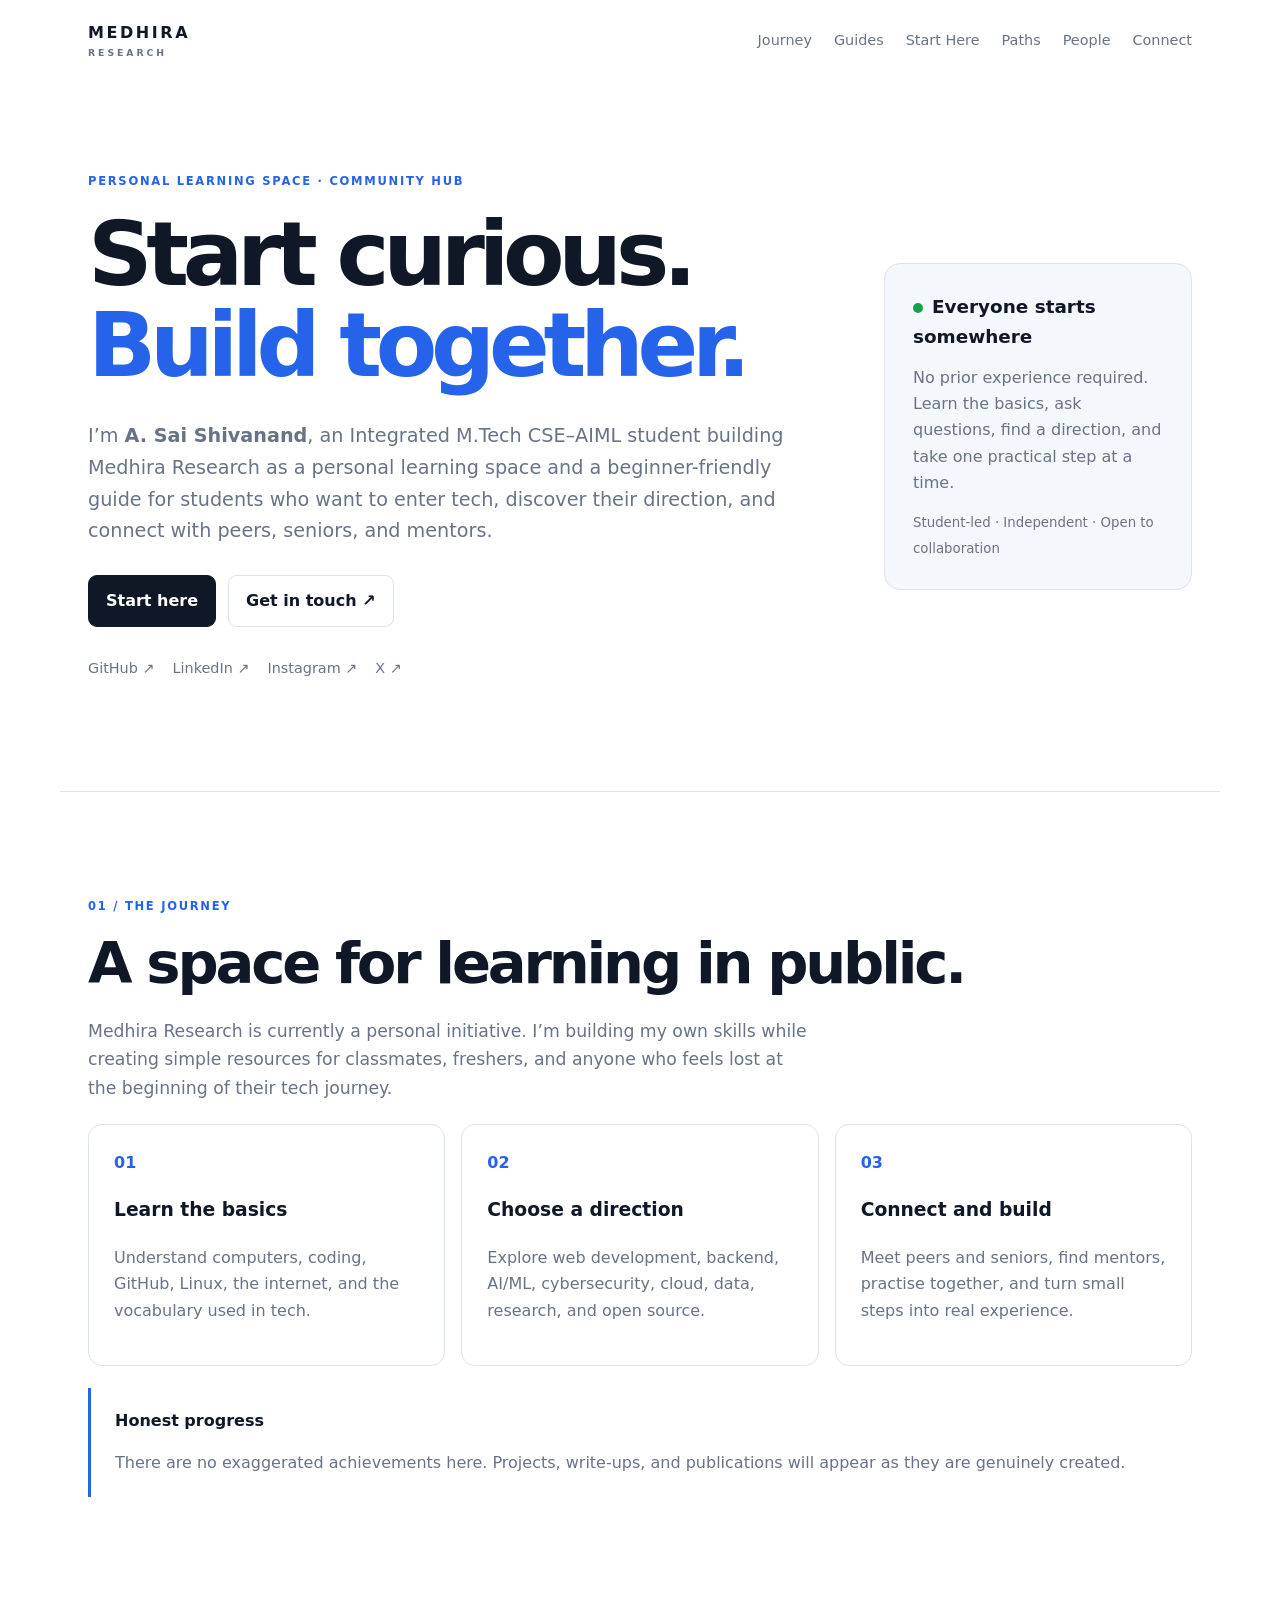
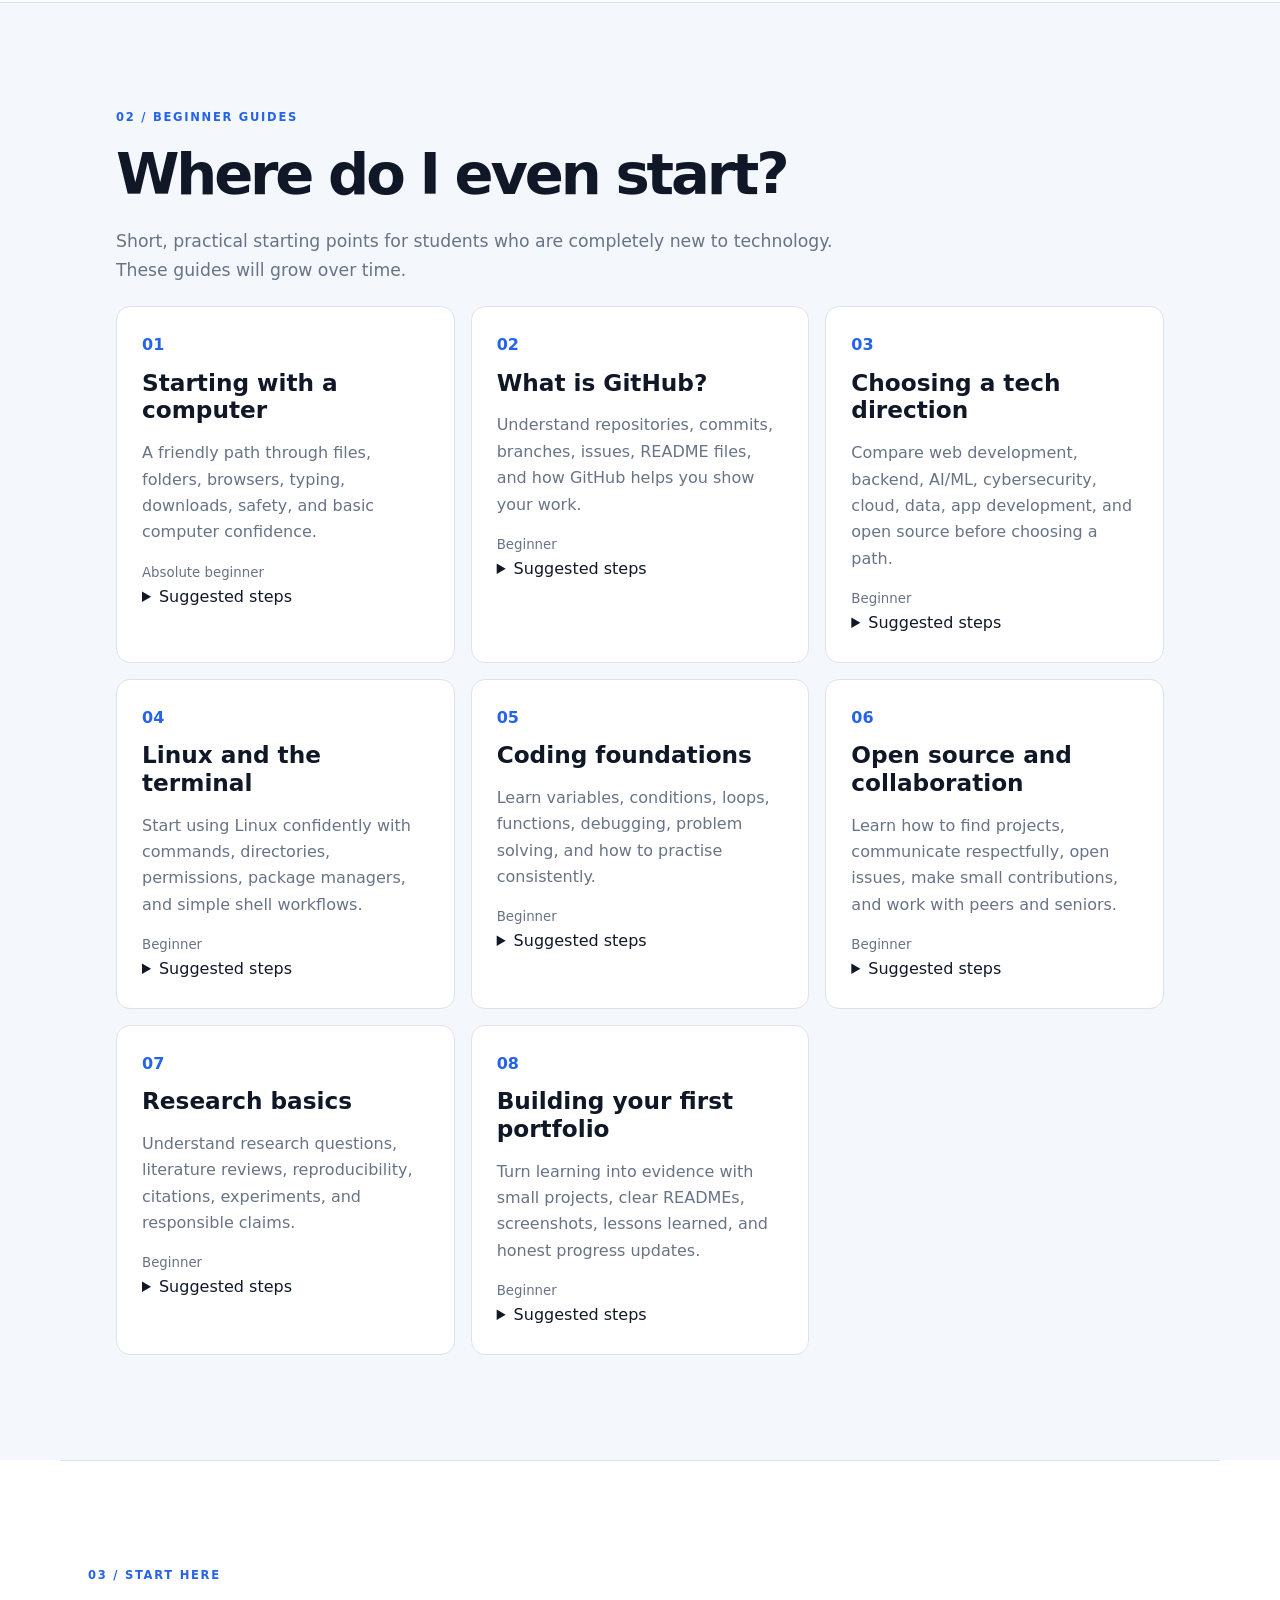
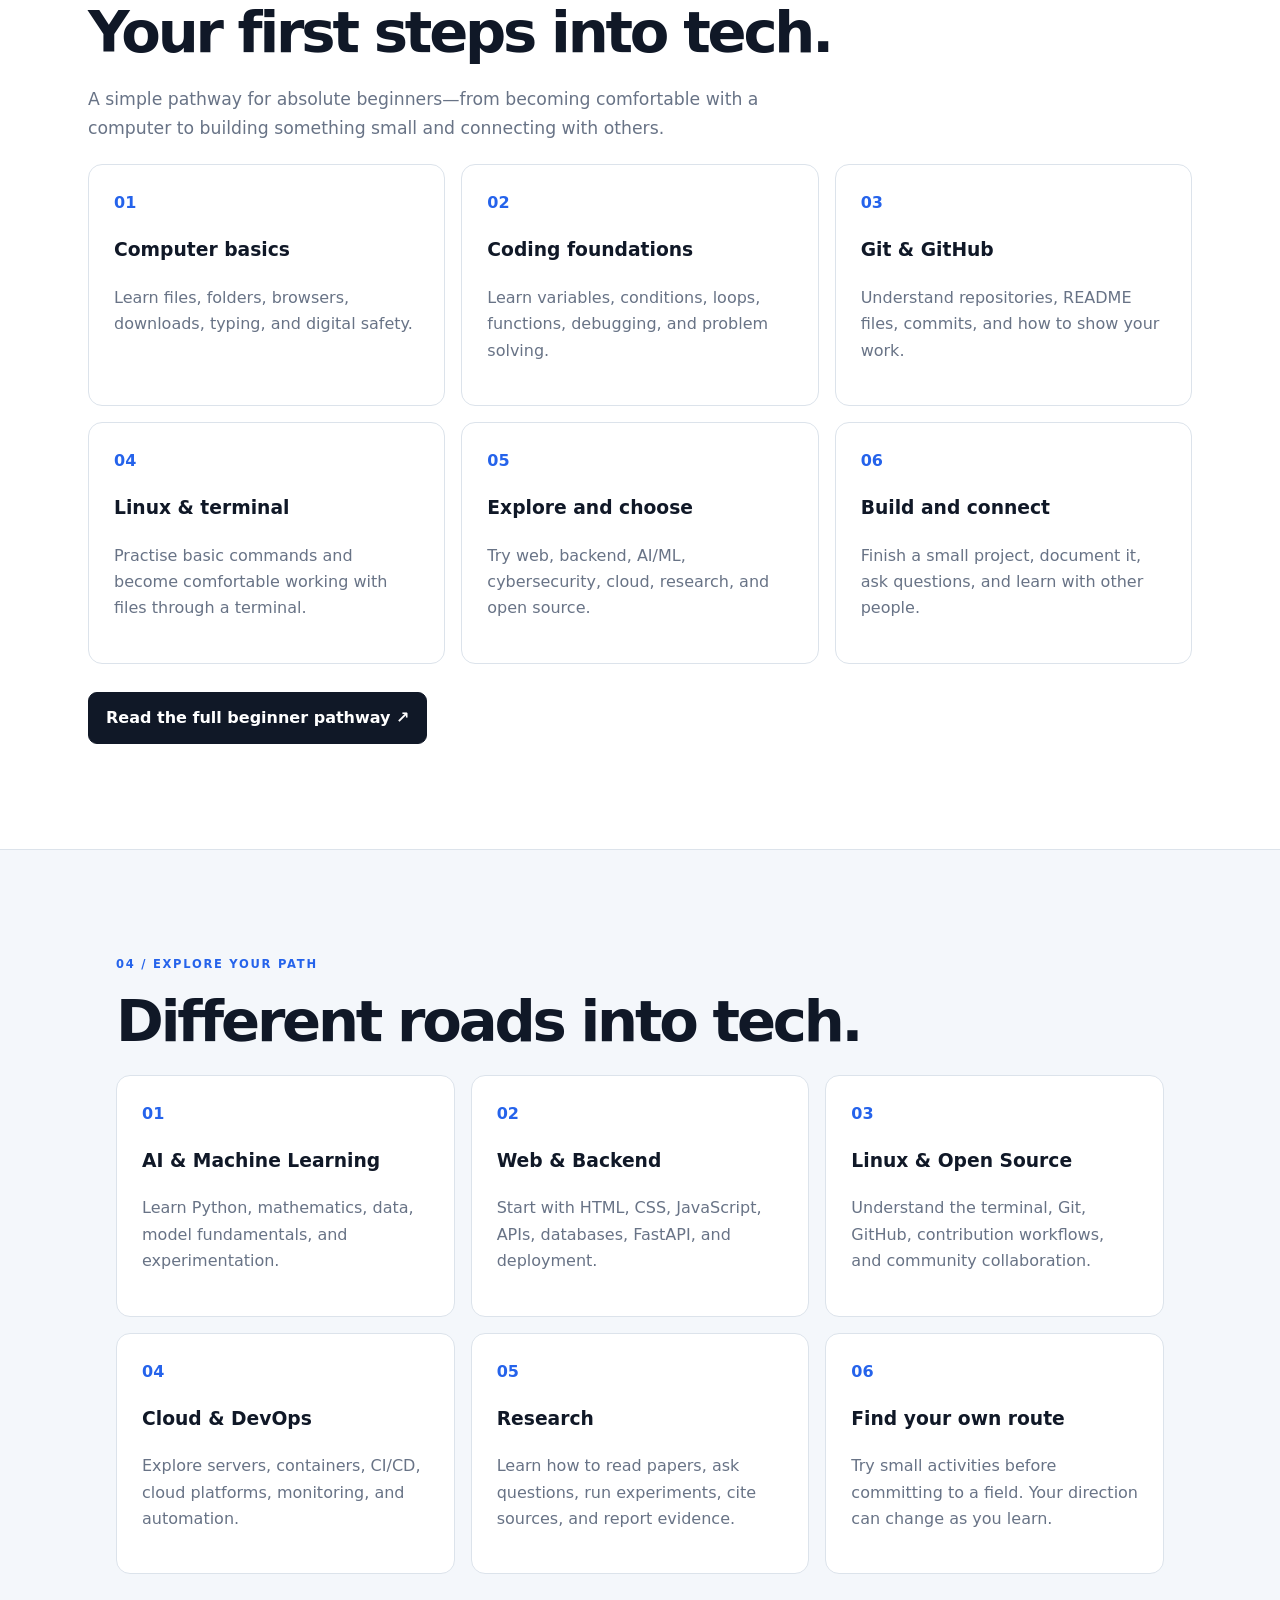
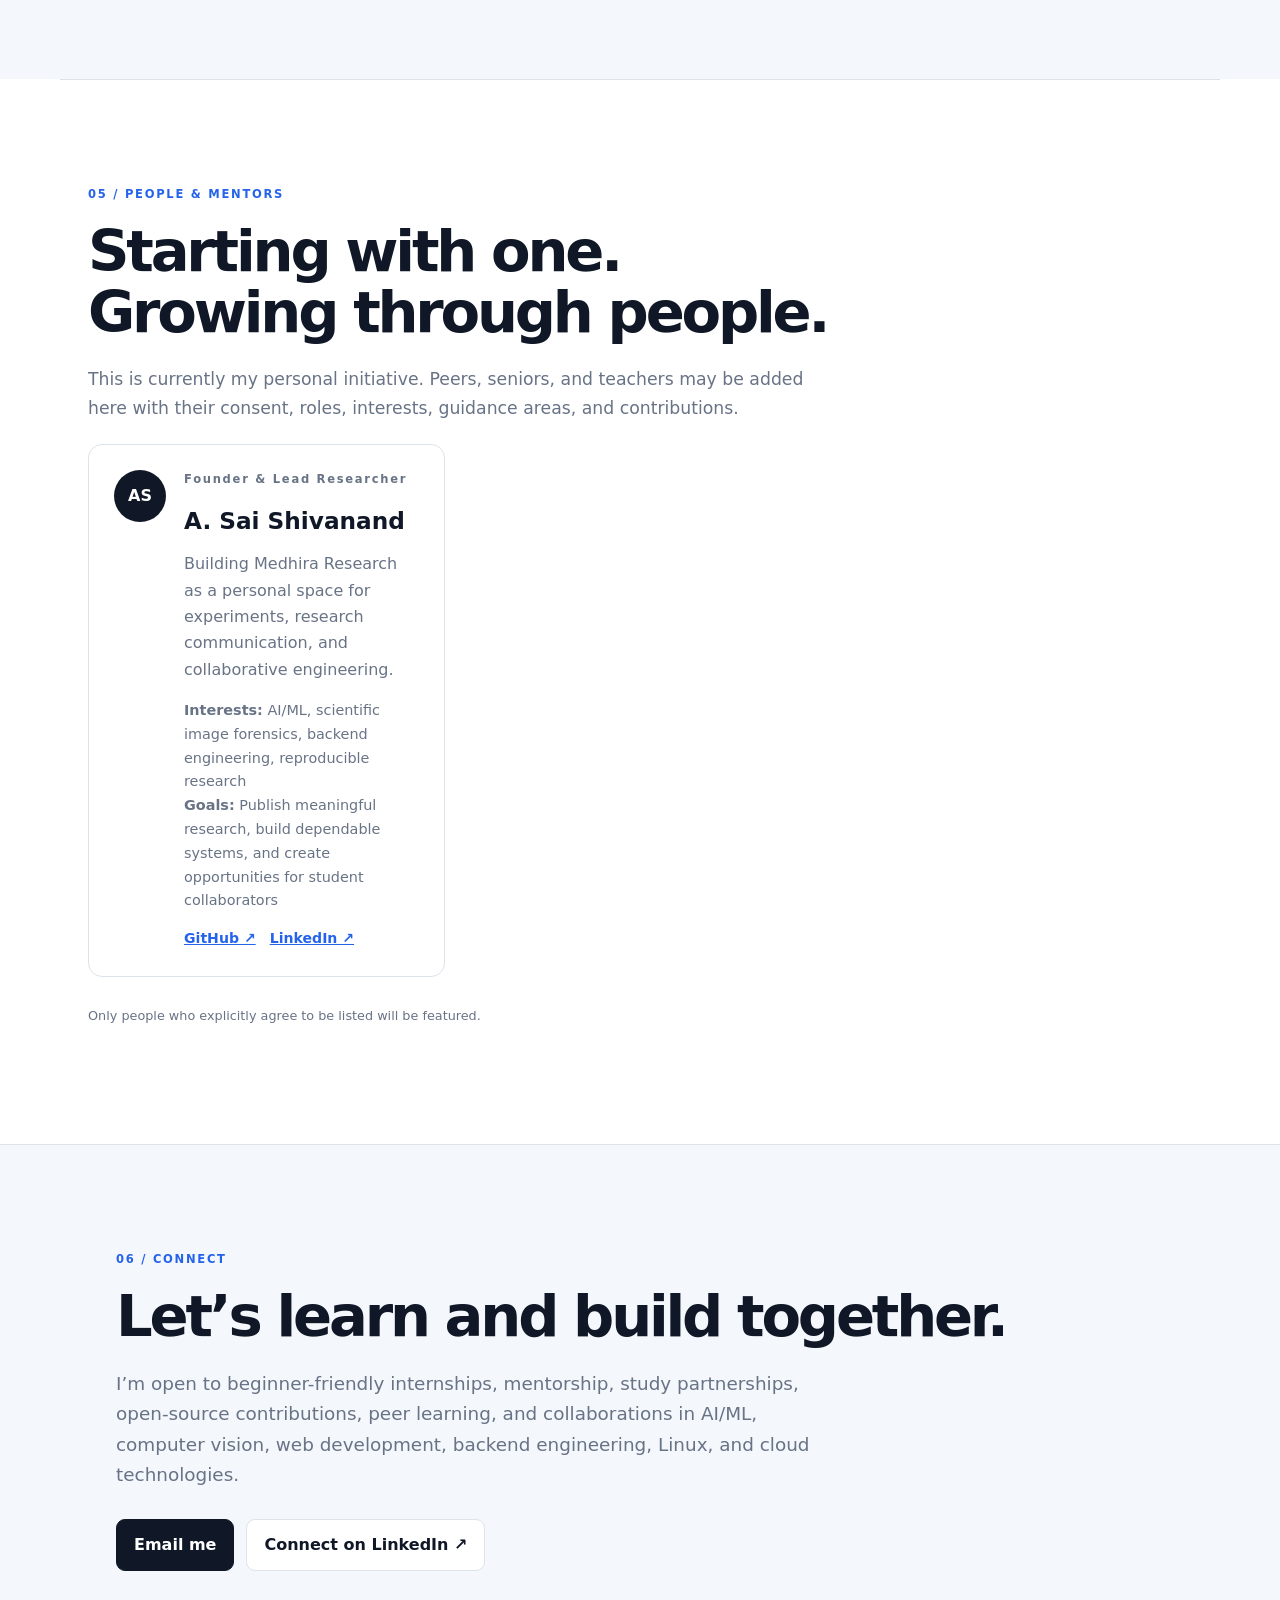
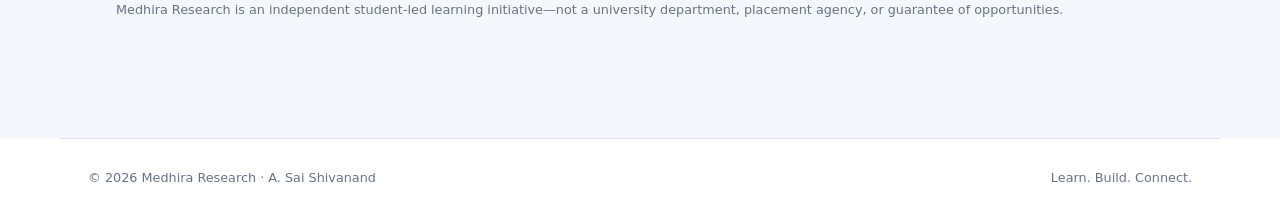
==== website/index.html @ bd8c0472 "Add Start Here beginner pathway to Medhira Research website" ====
<!doctype html>
<html lang="en">
<head>
  <meta charset="utf-8">
  <meta name="viewport" content="width=device-width, initial-scale=1">
  <meta name="description" content="Medhira Research — a beginner-friendly learning, technology guidance, and collaboration space created by A. Sai Shivanand.">
  <title>Medhira Research | Learn. Build. Connect.</title>
  <link rel="stylesheet" href="style.css">
</head>
<body>
<header class="site-header shell">
  <a class="brand" href="#home"><span>MEDHIRA</span><small>RESEARCH</small></a>
  <nav aria-label="Primary navigation"><a href="#journey">Journey</a><a href="#guides">Guides</a><a href="#start-here">Start Here</a><a href="#interests">Paths</a><a href="#people">People</a><a href="#collaborate">Connect</a></nav>
</header>
<main>
<section id="home" class="hero shell">
  <div>
    <p class="kicker">PERSONAL LEARNING SPACE · COMMUNITY HUB</p>
    <h1>Start curious.<br><em>Build together.</em></h1>
    <p class="hero-text">I’m <strong>A. Sai Shivanand</strong>, an Integrated M.Tech CSE–AIML student building Medhira Research as a personal learning space and a beginner-friendly guide for students who want to enter tech, discover their direction, and connect with peers, seniors, and mentors.</p>
    <div class="button-row"><a class="button primary" href="#start-here">Start here</a><a class="button" href="mailto:asaishivanand@gmail.com">Get in touch ↗</a></div>
    <div class="social-row" aria-label="Social profiles"><a href="https://github.com/asaishivanand-design" target="_blank" rel="noreferrer">GitHub ↗</a><a href="https://www.linkedin.com/in/sai-shivanand-appalla-9398b3321/" target="_blank" rel="noreferrer">LinkedIn ↗</a><a href="https://www.instagram.com/_shivanand_21/" target="_blank" rel="noreferrer">Instagram ↗</a><a href="https://x.com/_shivanand_" target="_blank" rel="noreferrer">X ↗</a></div>
  </div>
  <aside class="hero-note"><span class="status-dot"></span><strong>Everyone starts somewhere</strong><p>No prior experience required. Learn the basics, ask questions, find a direction, and take one practical step at a time.</p><small>Student-led · Independent · Open to collaboration</small></aside>
</section>
<section id="journey" class="section shell">
  <p class="kicker">01 / THE JOURNEY</p><h2>A space for learning in public.</h2>
  <p class="section-intro">Medhira Research is currently a personal initiative. I’m building my own skills while creating simple resources for classmates, freshers, and anyone who feels lost at the beginning of their tech journey.</p>
  <div class="research-grid"><article><span>01</span><h3>Learn the basics</h3><p>Understand computers, coding, GitHub, Linux, the internet, and the vocabulary used in tech.</p></article><article><span>02</span><h3>Choose a direction</h3><p>Explore web development, backend, AI/ML, cybersecurity, cloud, data, research, and open source.</p></article><article><span>03</span><h3>Connect and build</h3><p>Meet peers and seniors, find mentors, practise together, and turn small steps into real experience.</p></article></div>
  <div class="research-note"><strong>Honest progress</strong><p>There are no exaggerated achievements here. Projects, write-ups, and publications will appear as they are genuinely created.</p></div>
</section>
<section id="guides" class="section tint"><div class="shell"><p class="kicker">02 / BEGINNER GUIDES</p><h2>Where do I even start?</h2><p class="section-intro">Short, practical starting points for students who are completely new to technology. These guides will grow over time.</p><div id="guide-list" class="project-grid"><p class="muted-text">Loading beginner guides…</p></div></div></section>
<section id="start-here" class="section shell"><p class="kicker">03 / START HERE</p><h2>Your first steps into tech.</h2><p class="section-intro">A simple pathway for absolute beginners—from becoming comfortable with a computer to building something small and connecting with others.</p><div class="research-grid"><article><span>01</span><h3>Computer basics</h3><p>Learn files, folders, browsers, downloads, typing, and digital safety.</p></article><article><span>02</span><h3>Coding foundations</h3><p>Learn variables, conditions, loops, functions, debugging, and problem solving.</p></article><article><span>03</span><h3>Git &amp; GitHub</h3><p>Understand repositories, README files, commits, and how to show your work.</p></article><article><span>04</span><h3>Linux &amp; terminal</h3><p>Practise basic commands and become comfortable working with files through a terminal.</p></article><article><span>05</span><h3>Explore and choose</h3><p>Try web, backend, AI/ML, cybersecurity, cloud, research, and open source.</p></article><article><span>06</span><h3>Build and connect</h3><p>Finish a small project, document it, ask questions, and learn with other people.</p></article></div><div class="button-row"><a class="button primary" href="https://github.com/asaishivanand-design/medhira-research/blob/main/community/START_HERE.md" target="_blank" rel="noreferrer">Read the full beginner pathway ↗</a></div></section>
<section id="interests" class="section tint"><div class="shell"><p class="kicker">04 / EXPLORE YOUR PATH</p><h2>Different roads into tech.</h2><div class="research-grid"><article><span>01</span><h3>AI &amp; Machine Learning</h3><p>Learn Python, mathematics, data, model fundamentals, and experimentation.</p></article><article><span>02</span><h3>Web &amp; Backend</h3><p>Start with HTML, CSS, JavaScript, APIs, databases, FastAPI, and deployment.</p></article><article><span>03</span><h3>Linux &amp; Open Source</h3><p>Understand the terminal, Git, GitHub, contribution workflows, and community collaboration.</p></article><article><span>04</span><h3>Cloud &amp; DevOps</h3><p>Explore servers, containers, CI/CD, cloud platforms, monitoring, and automation.</p></article><article><span>05</span><h3>Research</h3><p>Learn how to read papers, ask questions, run experiments, cite sources, and report evidence.</p></article><article><span>06</span><h3>Find your own route</h3><p>Try small activities before committing to a field. Your direction can change as you learn.</p></article></div></div></section>
<section id="people" class="section shell"><p class="kicker">05 / PEOPLE &amp; MENTORS</p><h2>Starting with one.<br>Growing through people.</h2><p class="section-intro">This is currently my personal initiative. Peers, seniors, and teachers may be added here with their consent, roles, interests, guidance areas, and contributions.</p><div id="team-list" class="team-grid"><p class="muted-text">Loading profile…</p></div><p class="fine-print">Only people who explicitly agree to be listed will be featured.</p></section>
<section id="collaborate" class="section tint"><div class="shell"><div class="collaboration"><p class="kicker">06 / CONNECT</p><h2>Let’s learn and build together.</h2><p>I’m open to beginner-friendly internships, mentorship, study partnerships, open-source contributions, peer learning, and collaborations in AI/ML, computer vision, web development, backend engineering, Linux, and cloud technologies.</p><div class="button-row"><a class="button primary" href="mailto:asaishivanand@gmail.com?subject=Medhira%20Research%20conversation">Email me</a><a class="button" href="https://www.linkedin.com/in/sai-shivanand-appalla-9398b3321/" target="_blank" rel="noreferrer">Connect on LinkedIn ↗</a></div><p class="fine-print">Medhira Research is an independent student-led learning initiative—not a university department, placement agency, or guarantee of opportunities.</p></div></div></section>
</main>
<footer class="site-footer shell"><span>© <span id="year"></span> Medhira Research · A. Sai Shivanand</span><span>Learn. Build. Connect.</span></footer>
<script>
const esc=v=>String(v??'').replace(/[&<>\"']/g,c=>({'&':'&amp;','<':'&lt;','>':'&gt;','\"':'&quot;',"'":'&#39;'}[c]));
document.querySelector('#year').textContent=new Date().getFullYear();
fetch('data/guides.json').then(r=>r.json()).then(items=>{document.querySelector('#guide-list').innerHTML=items.map((g,i)=>`<article class="project-card"><span class="card-index">${String(i+1).padStart(2,'0')}</span><h3>${esc(g.title)}</h3><p>${esc(g.description)}</p><small>${esc(g.level)}</small><details><summary>Suggested steps</summary><ul>${g.steps.map(s=>`<li>${esc(s)}</li>`).join('')}</ul></details></article>`).join('')}).catch(()=>document.querySelector('#guide-list').innerHTML='<p class="muted-text">Guides unavailable right now.</p>');
fetch('data/team.json').then(r=>r.json()).then(people=>{document.querySelector('#team-list').innerHTML=people.map(p=>`<article class="person-card"><div class="avatar">${esc(p.initials)}</div><div><p class="tag">${esc(p.role)}</p><h3>${esc(p.name)}</h3><p>${esc(p.bio)}</p><p class="person-meta"><strong>Interests:</strong> ${esc(p.interests)}<br><strong>Goals:</strong> ${esc(p.goals)}</p><div class="person-links">${p.github?`<a href="${esc(p.github)}" target="_blank" rel="noreferrer">GitHub ↗</a>`:''}${p.linkedin?`<a href="${esc(p.linkedin)}" target="_blank" rel="noreferrer">LinkedIn ↗</a>`:''}</div></div></article>`).join('')}).catch(()=>document.querySelector('#team-list').innerHTML='<p class="muted-text">Profile unavailable.</p>');
</script>
</body></html>
---- website/style.css ----
:root{--ink:#101827;--muted:#687386;--line:#dce3eb;--paper:#fff;--soft:#f4f7fb;--accent:#2563eb;--accent-soft:#eaf1ff}*{box-sizing:border-box}html{scroll-behavior:smooth}body{margin:0;font-family:Inter,ui-sans-serif,system-ui,-apple-system,BlinkMacSystemFont,"Segoe UI",sans-serif;color:var(--ink);background:var(--paper);line-height:1.65}a{color:inherit}.shell{max-width:1160px;margin:0 auto;padding-left:28px;padding-right:28px}.site-header{display:flex;justify-content:space-between;align-items:center;gap:24px;padding-top:25px;padding-bottom:25px}.brand{display:inline-flex;flex-direction:column;text-decoration:none;font-weight:900;letter-spacing:.16em;line-height:1}.brand small{font-size:.58rem;letter-spacing:.32em;color:var(--muted);margin-top:7px}.site-header nav{display:flex;gap:22px;flex-wrap:wrap}.site-header nav a{font-size:.9rem;color:var(--muted);text-decoration:none}.site-header nav a:hover,.text-link:hover{color:var(--accent)}.hero{min-height:78vh;display:grid;grid-template-columns:minmax(0,1.65fr) minmax(250px,.7fr);align-items:center;gap:70px;padding-top:90px;padding-bottom:110px}.kicker,.tag{font-size:.72rem;letter-spacing:.15em;font-weight:800;color:var(--accent);margin:0 0 18px}.hero h1{font-size:clamp(3rem,7vw,6.7rem);line-height:1.01;letter-spacing:-.07em;margin:0 0 30px;max-width:900px}.hero h1 em{font-style:normal;color:var(--accent)}.hero-text{font-size:1.2rem;color:var(--muted);max-width:720px}.button-row{display:flex;gap:12px;flex-wrap:wrap;margin-top:28px}.button{display:inline-block;border:1px solid var(--line);border-radius:9px;padding:12px 17px;text-decoration:none;font-weight:750;background:var(--paper)}.button.primary{background:var(--ink);border-color:var(--ink);color:#fff}.social-row{display:flex;gap:18px;flex-wrap:wrap;margin-top:30px}.social-row a{font-size:.9rem;color:var(--muted);text-decoration:none}.hero-note{border:1px solid var(--line);border-radius:16px;padding:28px;background:var(--soft)}.hero-note strong{font-size:1.15rem}.hero-note p{color:var(--muted);margin:12px 0}.hero-note small{color:var(--muted)}.status-dot{display:inline-block;width:10px;height:10px;border-radius:50%;background:#16a34a;margin-right:9px}.section{border-top:1px solid var(--line);padding-top:105px;padding-bottom:105px}.section h2{font-size:clamp(2.2rem,4.5vw,4.2rem);line-height:1.05;letter-spacing:-.055em;margin:0 0 22px}.section-intro{color:var(--muted);font-size:1.08rem;max-width:720px}.featured-project{display:grid;grid-template-columns:1fr auto;gap:30px;border:1px solid var(--line);border-radius:16px;padding:34px;margin-top:38px;background:linear-gradient(135deg,#fff,var(--soft))}.featured-project h3,.project-card h3,.person-card h3{font-size:1.45rem;line-height:1.2;margin:10px 0}.featured-project p{max-width:760px;color:var(--muted)}.project-number{font-size:5rem;font-weight:900;color:var(--accent-soft);line-height:1}.tag-list{display:flex;flex-wrap:wrap;gap:8px;margin:22px 0}.tag-list span{font-size:.78rem;border:1px solid var(--line);padding:5px 9px;border-radius:999px;background:#fff}.text-link{display:inline-block;color:var(--accent);font-weight:800;text-decoration:none;margin-top:14px}.project-grid,.research-grid,.team-grid{display:grid;grid-template-columns:repeat(3,1fr);gap:16px;margin-top:22px}.project-card,.research-grid article,.person-card{border:1px solid var(--line);border-radius:14px;padding:25px;background:#fff}.project-card .card-index,.research-grid article>span{color:var(--accent);font-weight:850}.project-card p,.project-card small,.research-grid p,.person-card p{color:var(--muted)}.project-card small{display:block;margin-top:16px}.tint{background:var(--soft);max-width:none;padding-left:max(28px,calc((100% - 1104px)/2));padding-right:max(28px,calc((100% - 1104px)/2))}.research-note{margin-top:22px;padding:20px 24px;border-left:3px solid var(--accent);background:#fff}.research-note p{margin-bottom:0;color:var(--muted)}.person-card{display:grid;grid-template-columns:auto 1fr;gap:18px}.avatar{width:52px;height:52px;display:grid;place-items:center;border-radius:50%;background:var(--ink);color:#fff;font-weight:850}.person-card h3{margin-top:4px}.person-meta{font-size:.9rem}.person-links{display:flex;gap:14px;flex-wrap:wrap}.person-links a{color:var(--accent);font-size:.88rem;font-weight:750}.collaboration{max-width:1160px}.collaboration>p:not(.kicker):not(.fine-print){max-width:700px;color:var(--muted);font-size:1.15rem}.fine-print{font-size:.8rem;color:var(--muted);margin-top:28px}.muted-text{color:var(--muted)}.site-footer{border-top:1px solid var(--line);padding-top:28px;padding-bottom:28px;display:flex;justify-content:space-between;gap:20px;flex-wrap:wrap;color:var(--muted);font-size:.8rem}@media(max-width:800px){.site-header{align-items:flex-start;flex-direction:column}.hero{grid-template-columns:1fr;gap:32px;padding-top:65px}.project-grid,.research-grid,.team-grid{grid-template-columns:1fr}.section{padding-top:70px;padding-bottom:70px}.featured-project{grid-template-columns:1fr}.project-number{display:none}}
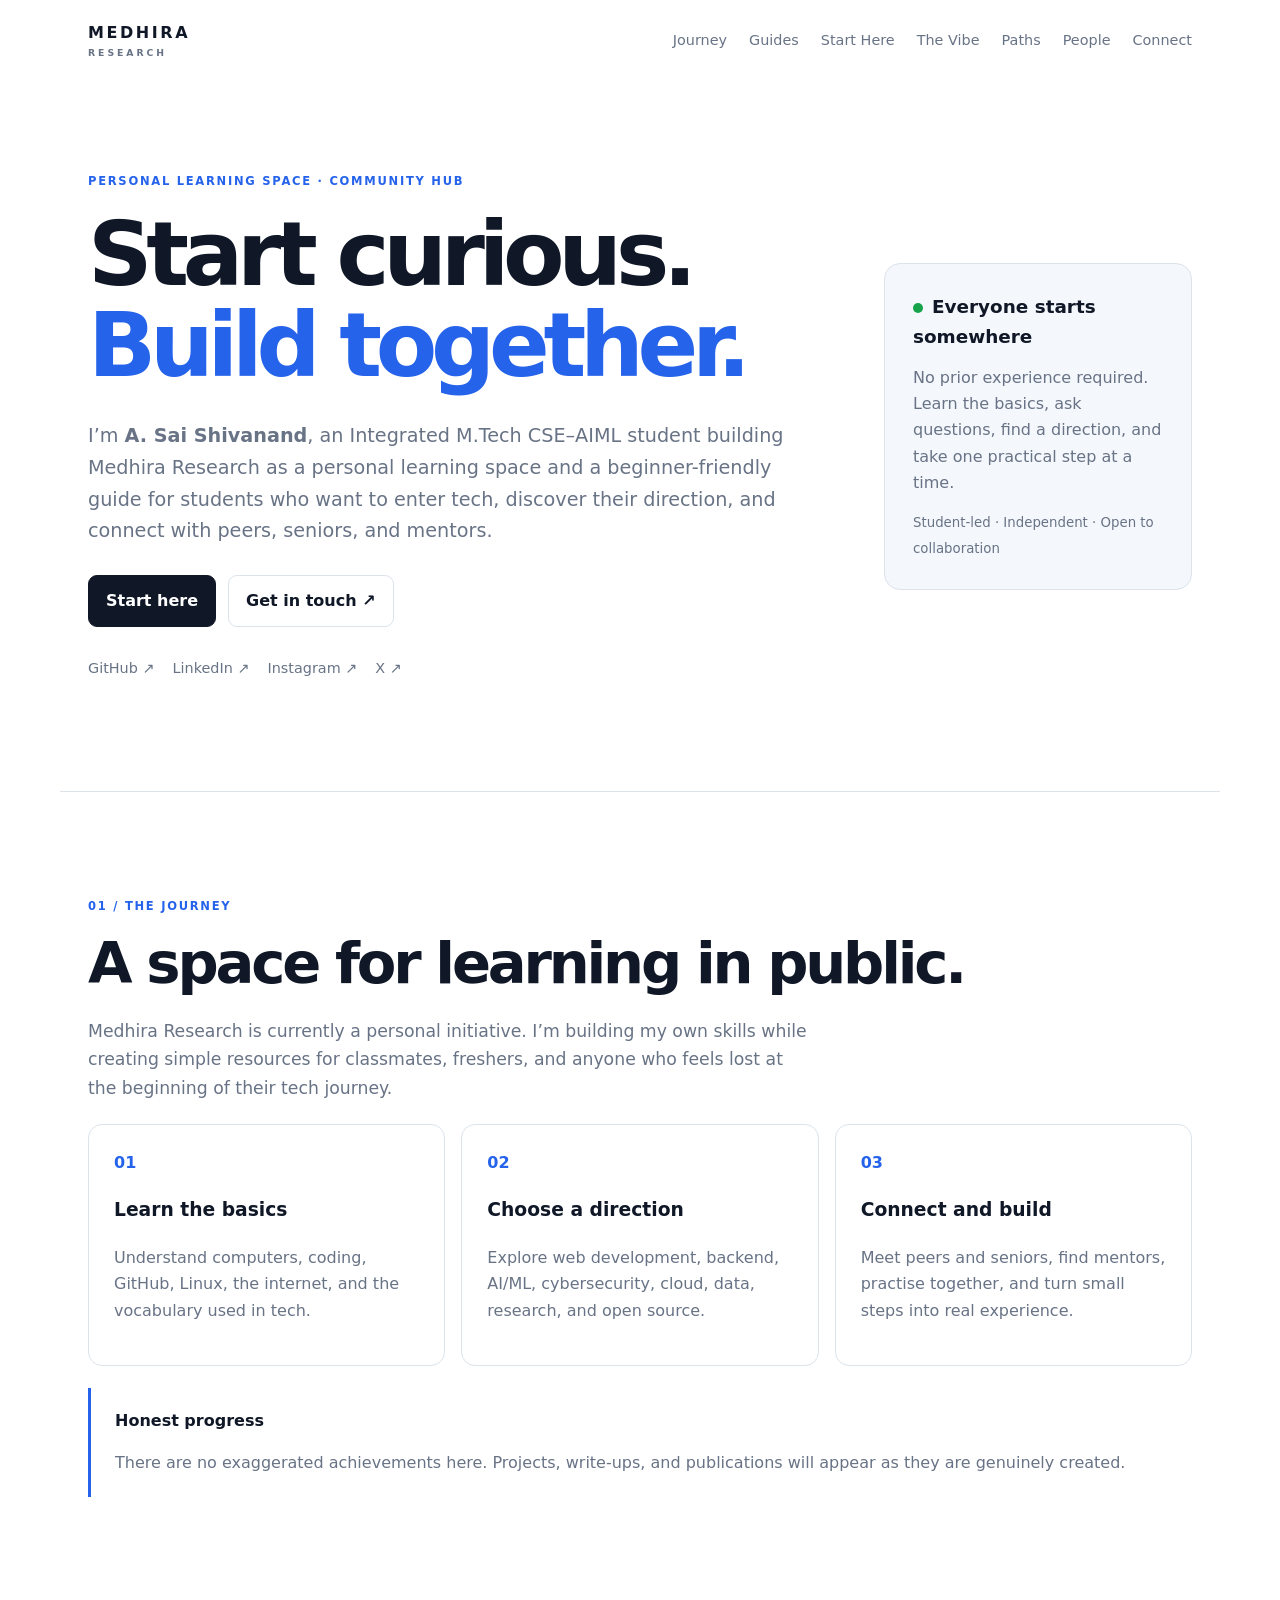
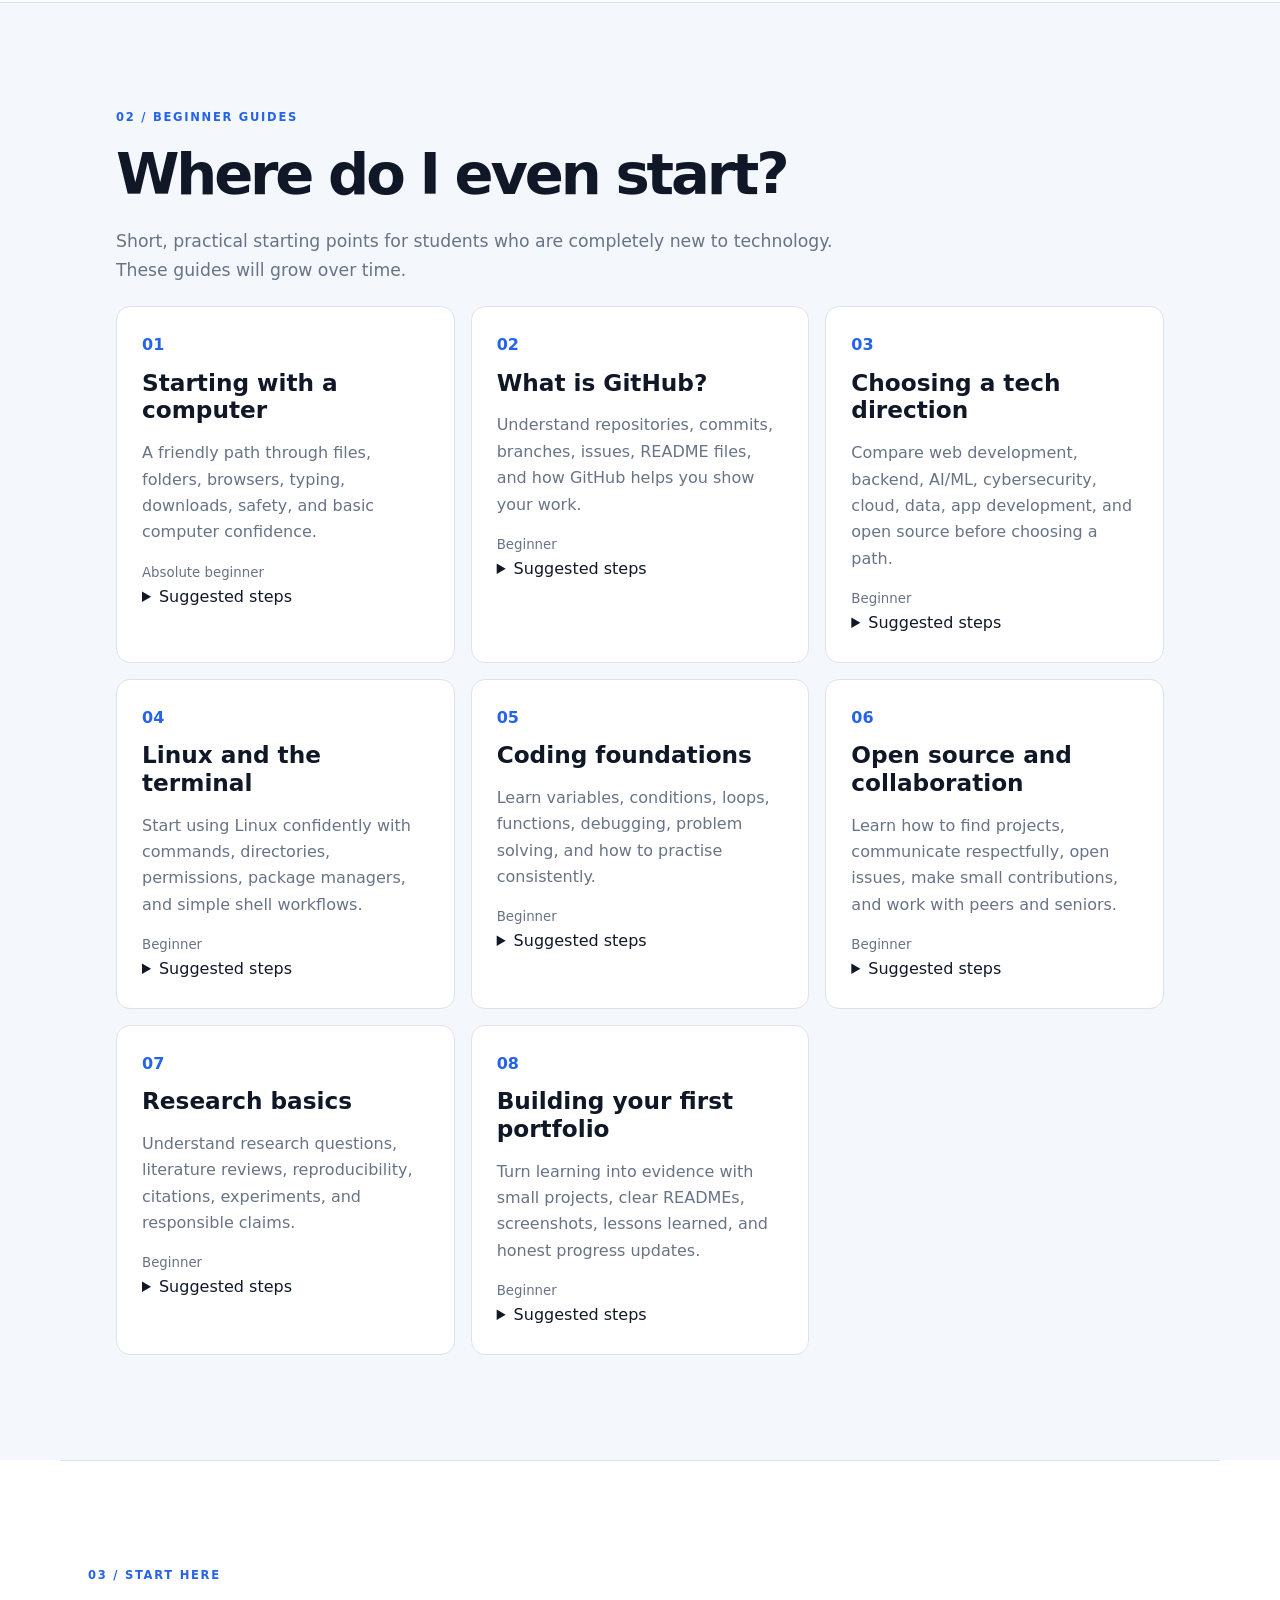
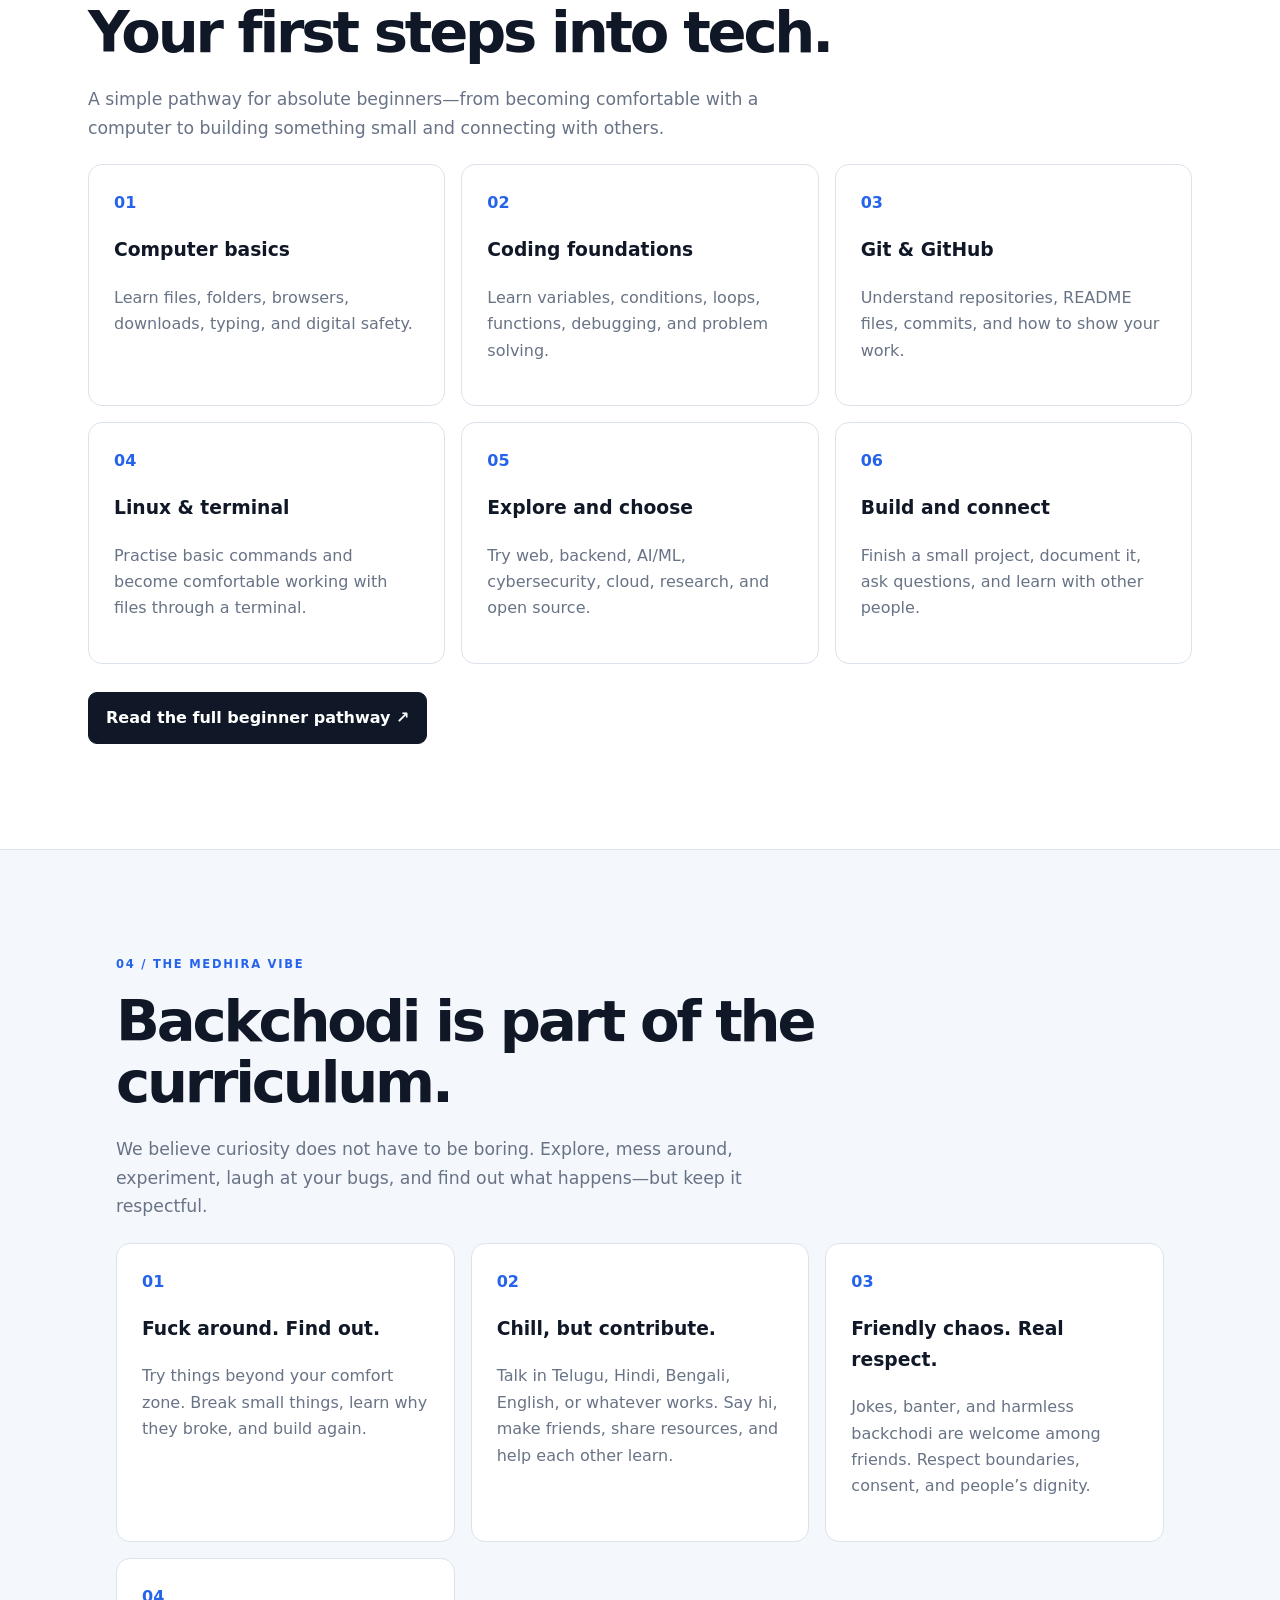
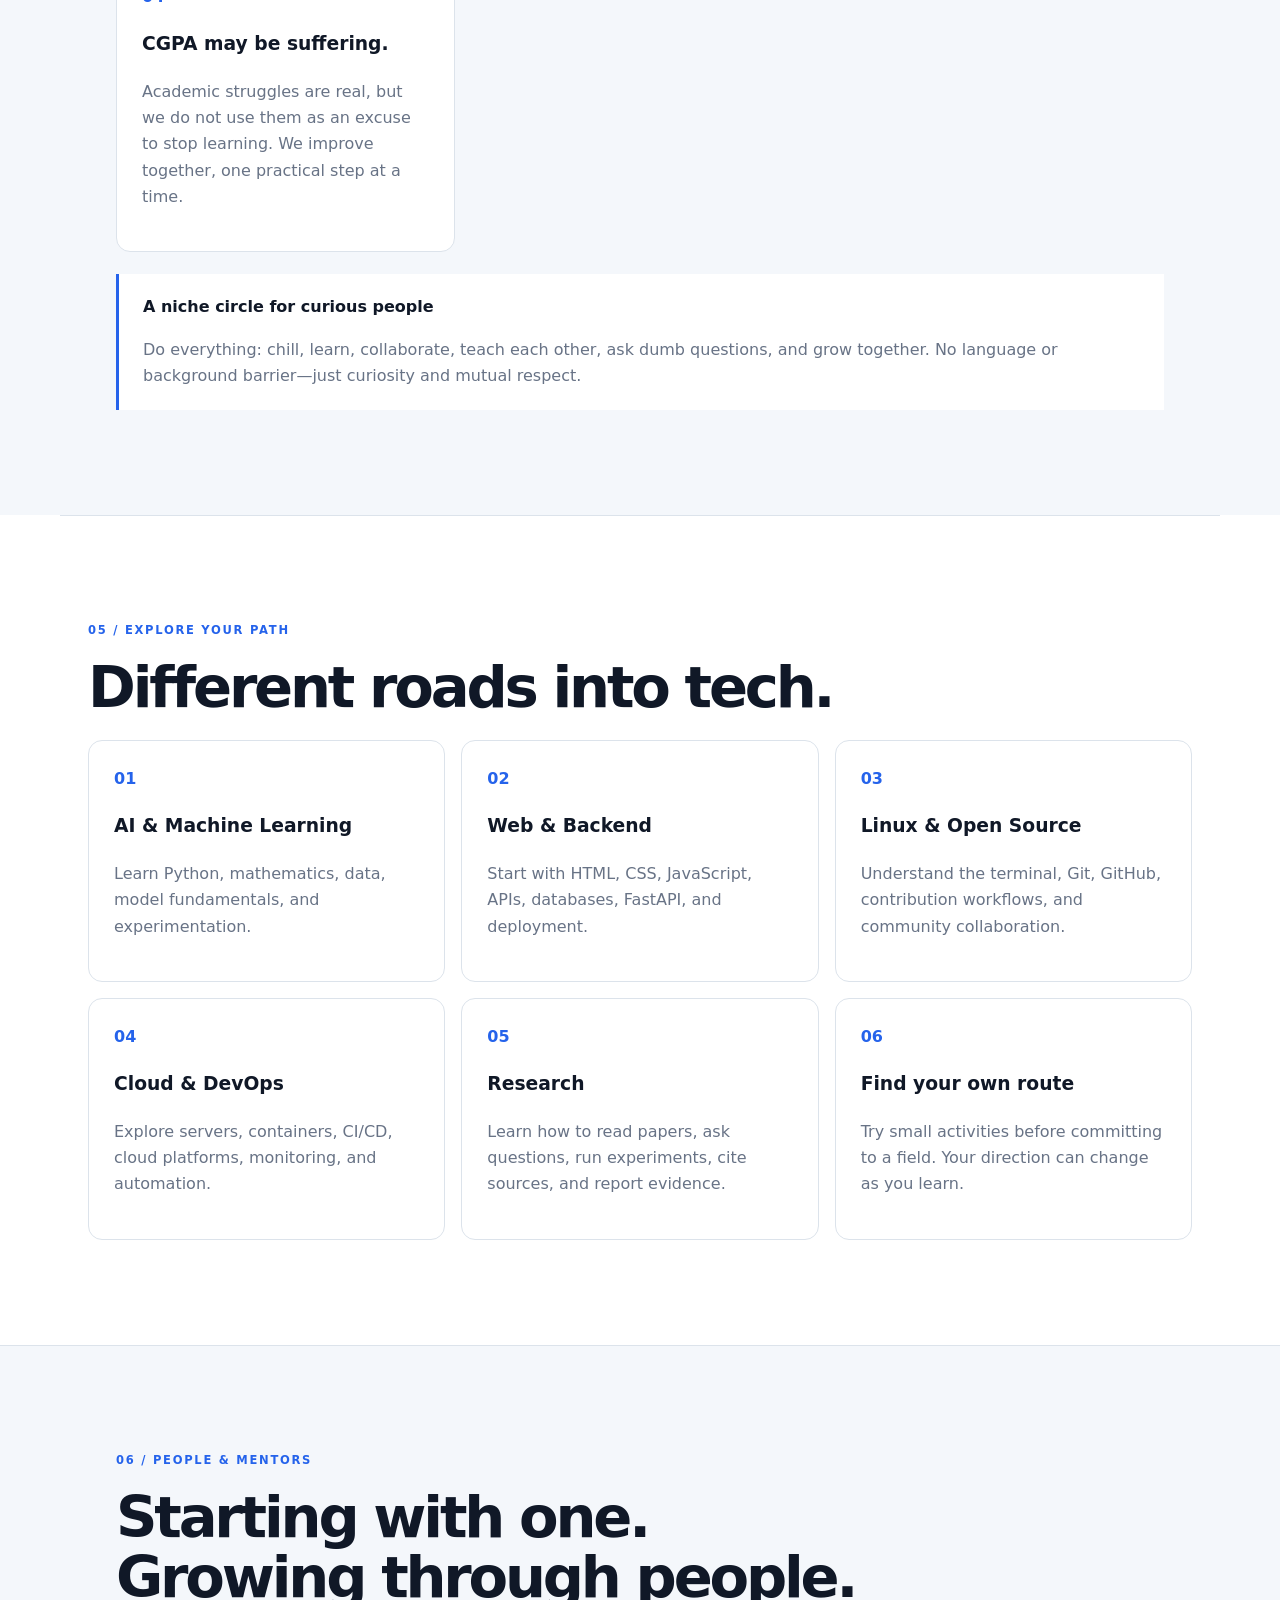
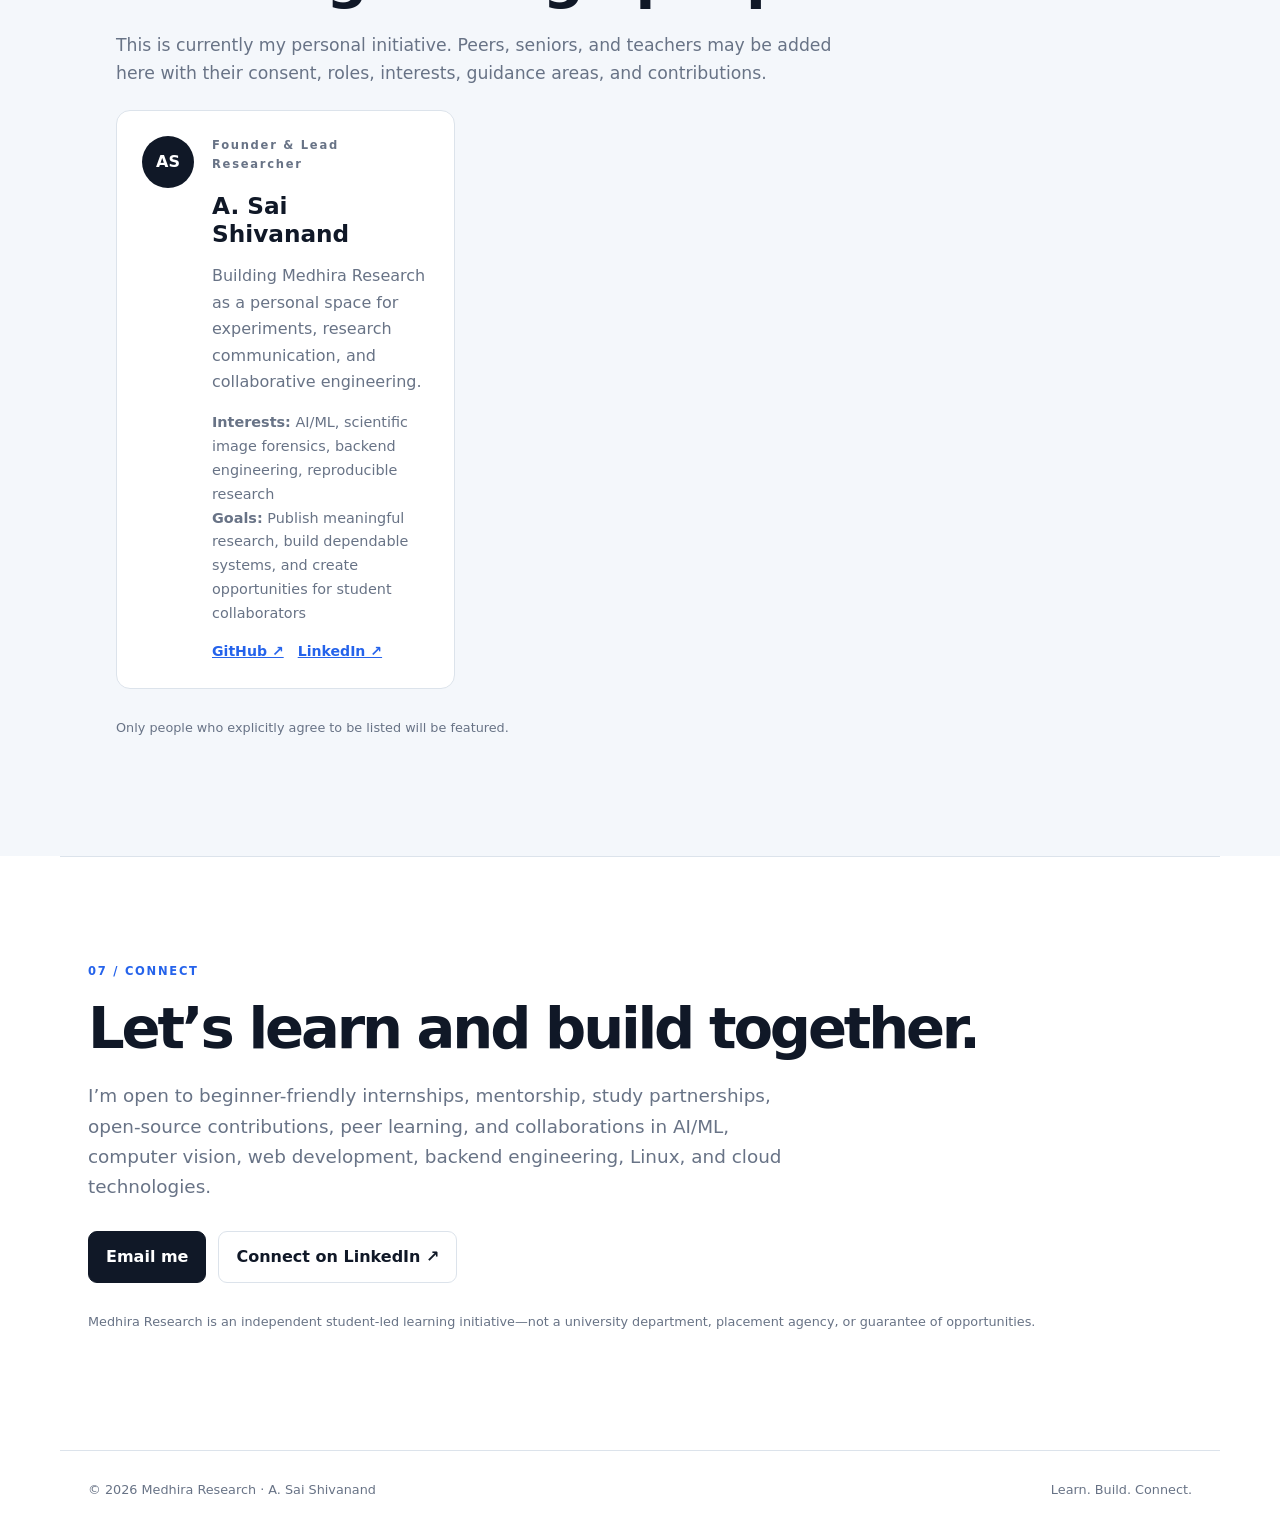
==== commit f5f63856: "Add the Medhira Research community vibe section" ====
--- a/website/index.html
+++ b/website/index.html
@@ -10,7 +10,7 @@
 <body>
 <header class="site-header shell">
   <a class="brand" href="#home"><span>MEDHIRA</span><small>RESEARCH</small></a>
-  <nav aria-label="Primary navigation"><a href="#journey">Journey</a><a href="#guides">Guides</a><a href="#start-here">Start Here</a><a href="#interests">Paths</a><a href="#people">People</a><a href="#collaborate">Connect</a></nav>
+  <nav aria-label="Primary navigation"><a href="#journey">Journey</a><a href="#guides">Guides</a><a href="#start-here">Start Here</a><a href="#vibe">The Vibe</a><a href="#interests">Paths</a><a href="#people">People</a><a href="#collaborate">Connect</a></nav>
 </header>
 <main>
 <section id="home" class="hero shell">
@@ -31,9 +31,10 @@
 </section>
 <section id="guides" class="section tint"><div class="shell"><p class="kicker">02 / BEGINNER GUIDES</p><h2>Where do I even start?</h2><p class="section-intro">Short, practical starting points for students who are completely new to technology. These guides will grow over time.</p><div id="guide-list" class="project-grid"><p class="muted-text">Loading beginner guides…</p></div></div></section>
 <section id="start-here" class="section shell"><p class="kicker">03 / START HERE</p><h2>Your first steps into tech.</h2><p class="section-intro">A simple pathway for absolute beginners—from becoming comfortable with a computer to building something small and connecting with others.</p><div class="research-grid"><article><span>01</span><h3>Computer basics</h3><p>Learn files, folders, browsers, downloads, typing, and digital safety.</p></article><article><span>02</span><h3>Coding foundations</h3><p>Learn variables, conditions, loops, functions, debugging, and problem solving.</p></article><article><span>03</span><h3>Git &amp; GitHub</h3><p>Understand repositories, README files, commits, and how to show your work.</p></article><article><span>04</span><h3>Linux &amp; terminal</h3><p>Practise basic commands and become comfortable working with files through a terminal.</p></article><article><span>05</span><h3>Explore and choose</h3><p>Try web, backend, AI/ML, cybersecurity, cloud, research, and open source.</p></article><article><span>06</span><h3>Build and connect</h3><p>Finish a small project, document it, ask questions, and learn with other people.</p></article></div><div class="button-row"><a class="button primary" href="https://github.com/asaishivanand-design/medhira-research/blob/main/community/START_HERE.md" target="_blank" rel="noreferrer">Read the full beginner pathway ↗</a></div></section>
-<section id="interests" class="section tint"><div class="shell"><p class="kicker">04 / EXPLORE YOUR PATH</p><h2>Different roads into tech.</h2><div class="research-grid"><article><span>01</span><h3>AI &amp; Machine Learning</h3><p>Learn Python, mathematics, data, model fundamentals, and experimentation.</p></article><article><span>02</span><h3>Web &amp; Backend</h3><p>Start with HTML, CSS, JavaScript, APIs, databases, FastAPI, and deployment.</p></article><article><span>03</span><h3>Linux &amp; Open Source</h3><p>Understand the terminal, Git, GitHub, contribution workflows, and community collaboration.</p></article><article><span>04</span><h3>Cloud &amp; DevOps</h3><p>Explore servers, containers, CI/CD, cloud platforms, monitoring, and automation.</p></article><article><span>05</span><h3>Research</h3><p>Learn how to read papers, ask questions, run experiments, cite sources, and report evidence.</p></article><article><span>06</span><h3>Find your own route</h3><p>Try small activities before committing to a field. Your direction can change as you learn.</p></article></div></div></section>
-<section id="people" class="section shell"><p class="kicker">05 / PEOPLE &amp; MENTORS</p><h2>Starting with one.<br>Growing through people.</h2><p class="section-intro">This is currently my personal initiative. Peers, seniors, and teachers may be added here with their consent, roles, interests, guidance areas, and contributions.</p><div id="team-list" class="team-grid"><p class="muted-text">Loading profile…</p></div><p class="fine-print">Only people who explicitly agree to be listed will be featured.</p></section>
-<section id="collaborate" class="section tint"><div class="shell"><div class="collaboration"><p class="kicker">06 / CONNECT</p><h2>Let’s learn and build together.</h2><p>I’m open to beginner-friendly internships, mentorship, study partnerships, open-source contributions, peer learning, and collaborations in AI/ML, computer vision, web development, backend engineering, Linux, and cloud technologies.</p><div class="button-row"><a class="button primary" href="mailto:asaishivanand@gmail.com?subject=Medhira%20Research%20conversation">Email me</a><a class="button" href="https://www.linkedin.com/in/sai-shivanand-appalla-9398b3321/" target="_blank" rel="noreferrer">Connect on LinkedIn ↗</a></div><p class="fine-print">Medhira Research is an independent student-led learning initiative—not a university department, placement agency, or guarantee of opportunities.</p></div></div></section>
+<section id="vibe" class="section tint"><div class="shell"><p class="kicker">04 / THE MEDHIRA VIBE</p><h2>Backchodi is part of the curriculum.</h2><p class="section-intro">We believe curiosity does not have to be boring. Explore, mess around, experiment, laugh at your bugs, and find out what happens—but keep it respectful.</p><div class="research-grid"><article><span>01</span><h3>Fuck around. Find out.</h3><p>Try things beyond your comfort zone. Break small things, learn why they broke, and build again.</p></article><article><span>02</span><h3>Chill, but contribute.</h3><p>Talk in Telugu, Hindi, Bengali, English, or whatever works. Say hi, make friends, share resources, and help each other learn.</p></article><article><span>03</span><h3>Friendly chaos. Real respect.</h3><p>Jokes, banter, and harmless backchodi are welcome among friends. Respect boundaries, consent, and people’s dignity.</p></article><article><span>04</span><h3>CGPA may be suffering.</h3><p>Academic struggles are real, but we do not use them as an excuse to stop learning. We improve together, one practical step at a time.</p></article></div><div class="research-note"><strong>A niche circle for curious people</strong><p>Do everything: chill, learn, collaborate, teach each other, ask dumb questions, and grow together. No language or background barrier—just curiosity and mutual respect.</p></div></div></section>
+<section id="interests" class="section shell"><p class="kicker">05 / EXPLORE YOUR PATH</p><h2>Different roads into tech.</h2><div class="research-grid"><article><span>01</span><h3>AI &amp; Machine Learning</h3><p>Learn Python, mathematics, data, model fundamentals, and experimentation.</p></article><article><span>02</span><h3>Web &amp; Backend</h3><p>Start with HTML, CSS, JavaScript, APIs, databases, FastAPI, and deployment.</p></article><article><span>03</span><h3>Linux &amp; Open Source</h3><p>Understand the terminal, Git, GitHub, contribution workflows, and community collaboration.</p></article><article><span>04</span><h3>Cloud &amp; DevOps</h3><p>Explore servers, containers, CI/CD, cloud platforms, monitoring, and automation.</p></article><article><span>05</span><h3>Research</h3><p>Learn how to read papers, ask questions, run experiments, cite sources, and report evidence.</p></article><article><span>06</span><h3>Find your own route</h3><p>Try small activities before committing to a field. Your direction can change as you learn.</p></article></div></section>
+<section id="people" class="section tint"><div class="shell"><p class="kicker">06 / PEOPLE &amp; MENTORS</p><h2>Starting with one.<br>Growing through people.</h2><p class="section-intro">This is currently my personal initiative. Peers, seniors, and teachers may be added here with their consent, roles, interests, guidance areas, and contributions.</p><div id="team-list" class="team-grid"><p class="muted-text">Loading profile…</p></div><p class="fine-print">Only people who explicitly agree to be listed will be featured.</p></div></section>
+<section id="collaborate" class="section shell"><div class="collaboration"><p class="kicker">07 / CONNECT</p><h2>Let’s learn and build together.</h2><p>I’m open to beginner-friendly internships, mentorship, study partnerships, open-source contributions, peer learning, and collaborations in AI/ML, computer vision, web development, backend engineering, Linux, and cloud technologies.</p><div class="button-row"><a class="button primary" href="mailto:asaishivanand@gmail.com?subject=Medhira%20Research%20conversation">Email me</a><a class="button" href="https://www.linkedin.com/in/sai-shivanand-appalla-9398b3321/" target="_blank" rel="noreferrer">Connect on LinkedIn ↗</a></div><p class="fine-print">Medhira Research is an independent student-led learning initiative—not a university department, placement agency, or guarantee of opportunities.</p></div></section>
 </main>
 <footer class="site-footer shell"><span>© <span id="year"></span> Medhira Research · A. Sai Shivanand</span><span>Learn. Build. Connect.</span></footer>
 <script>
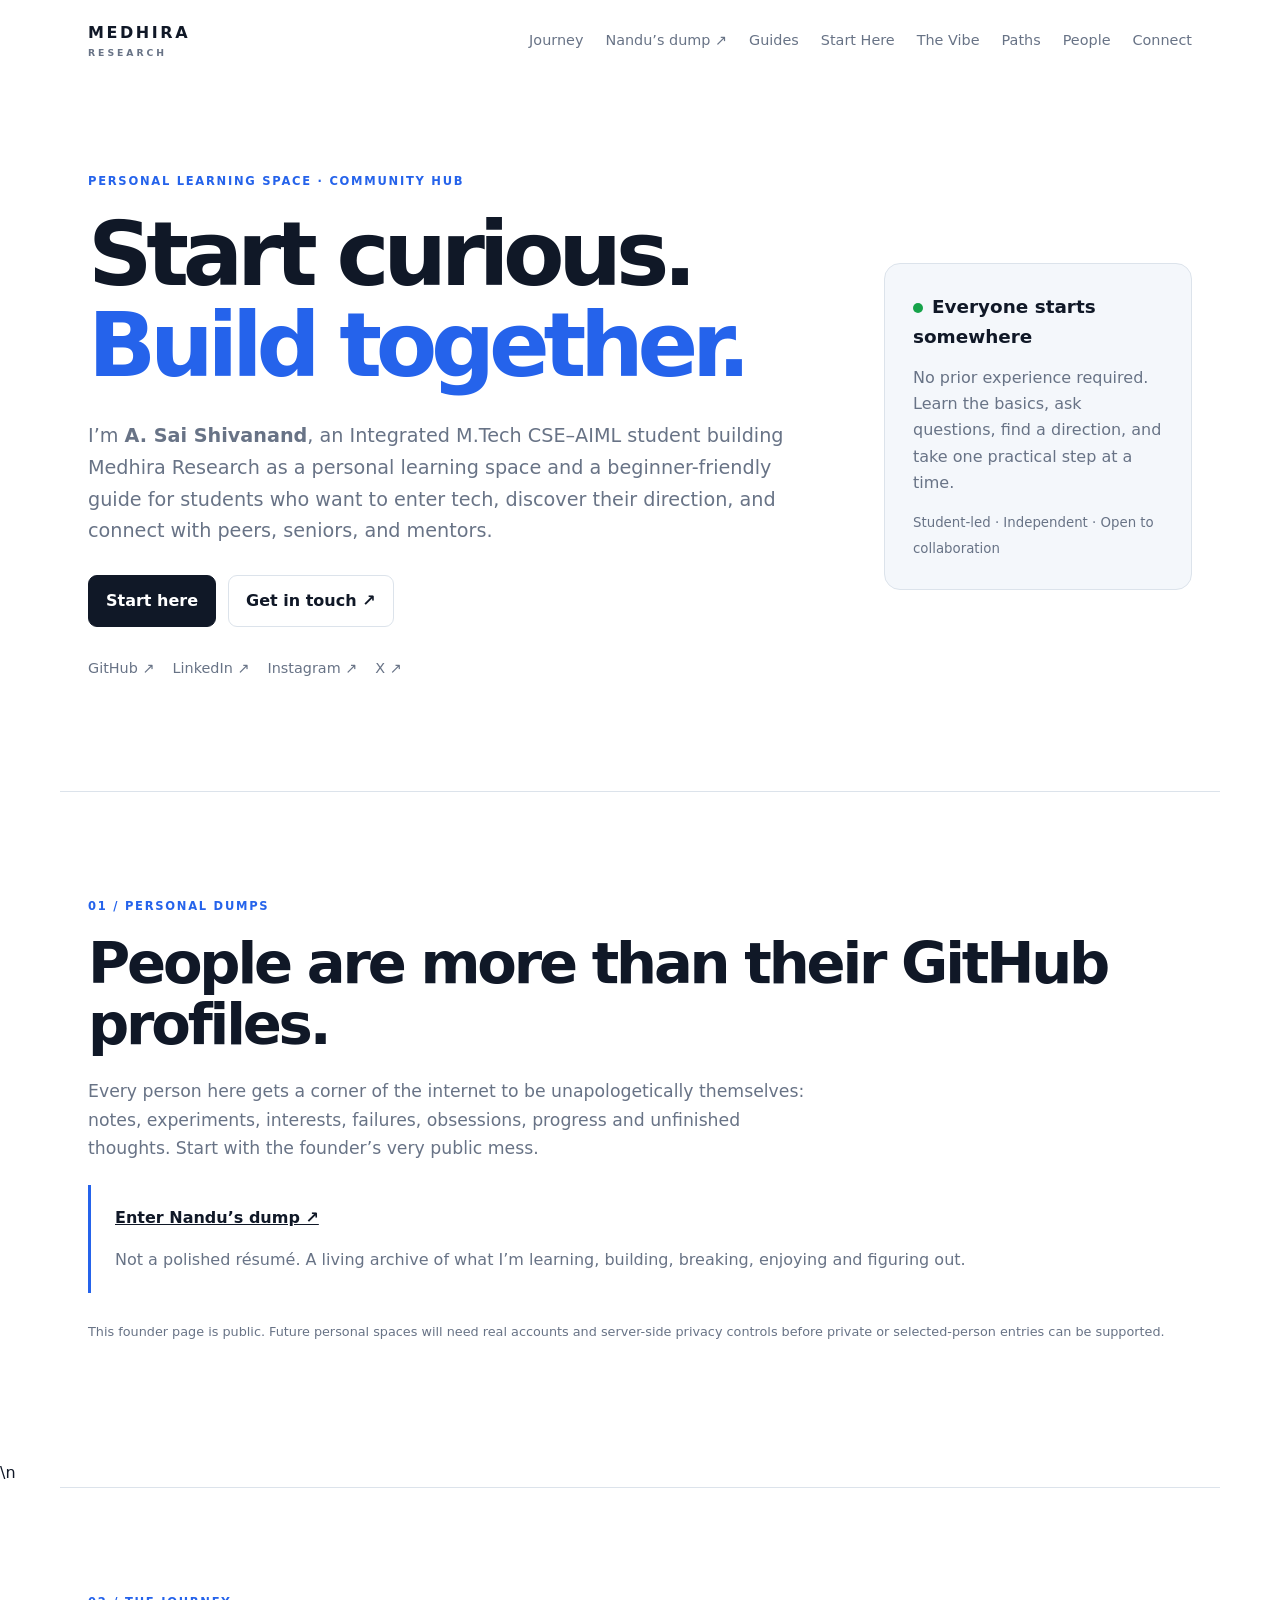
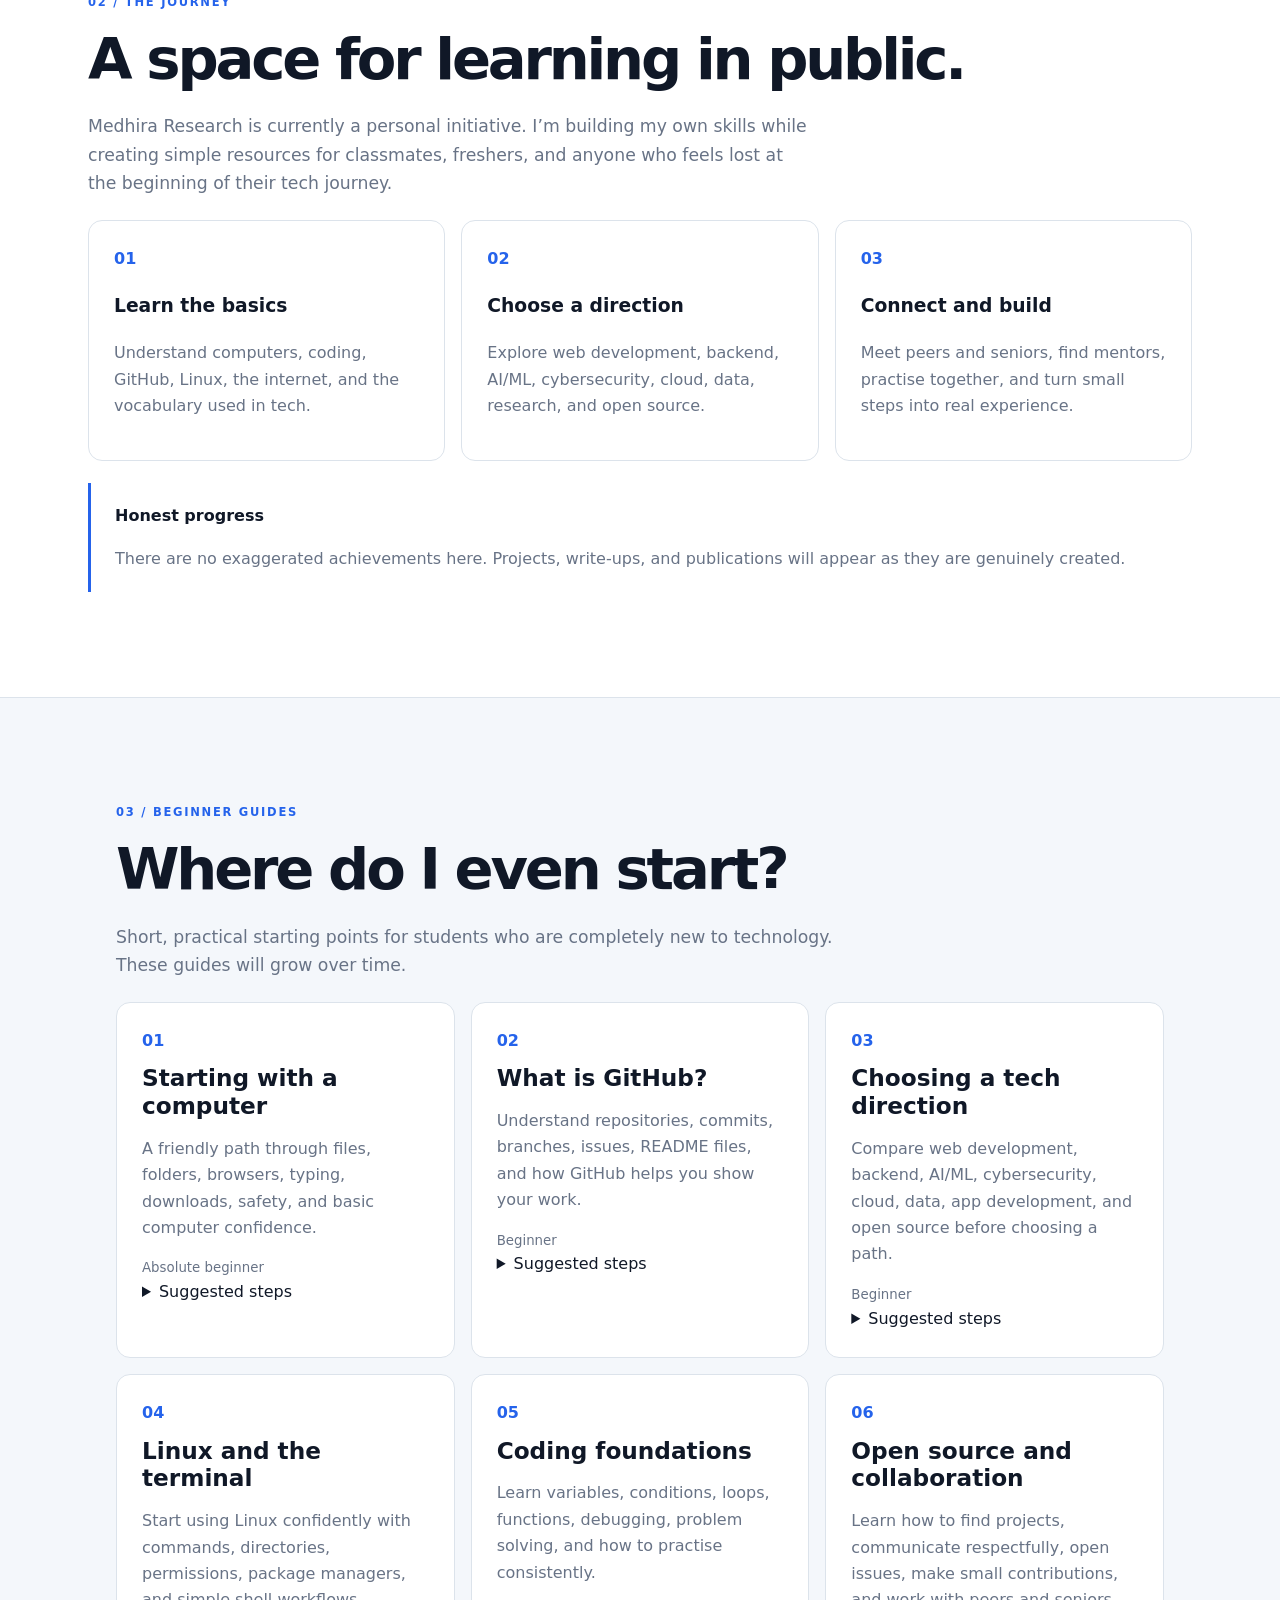
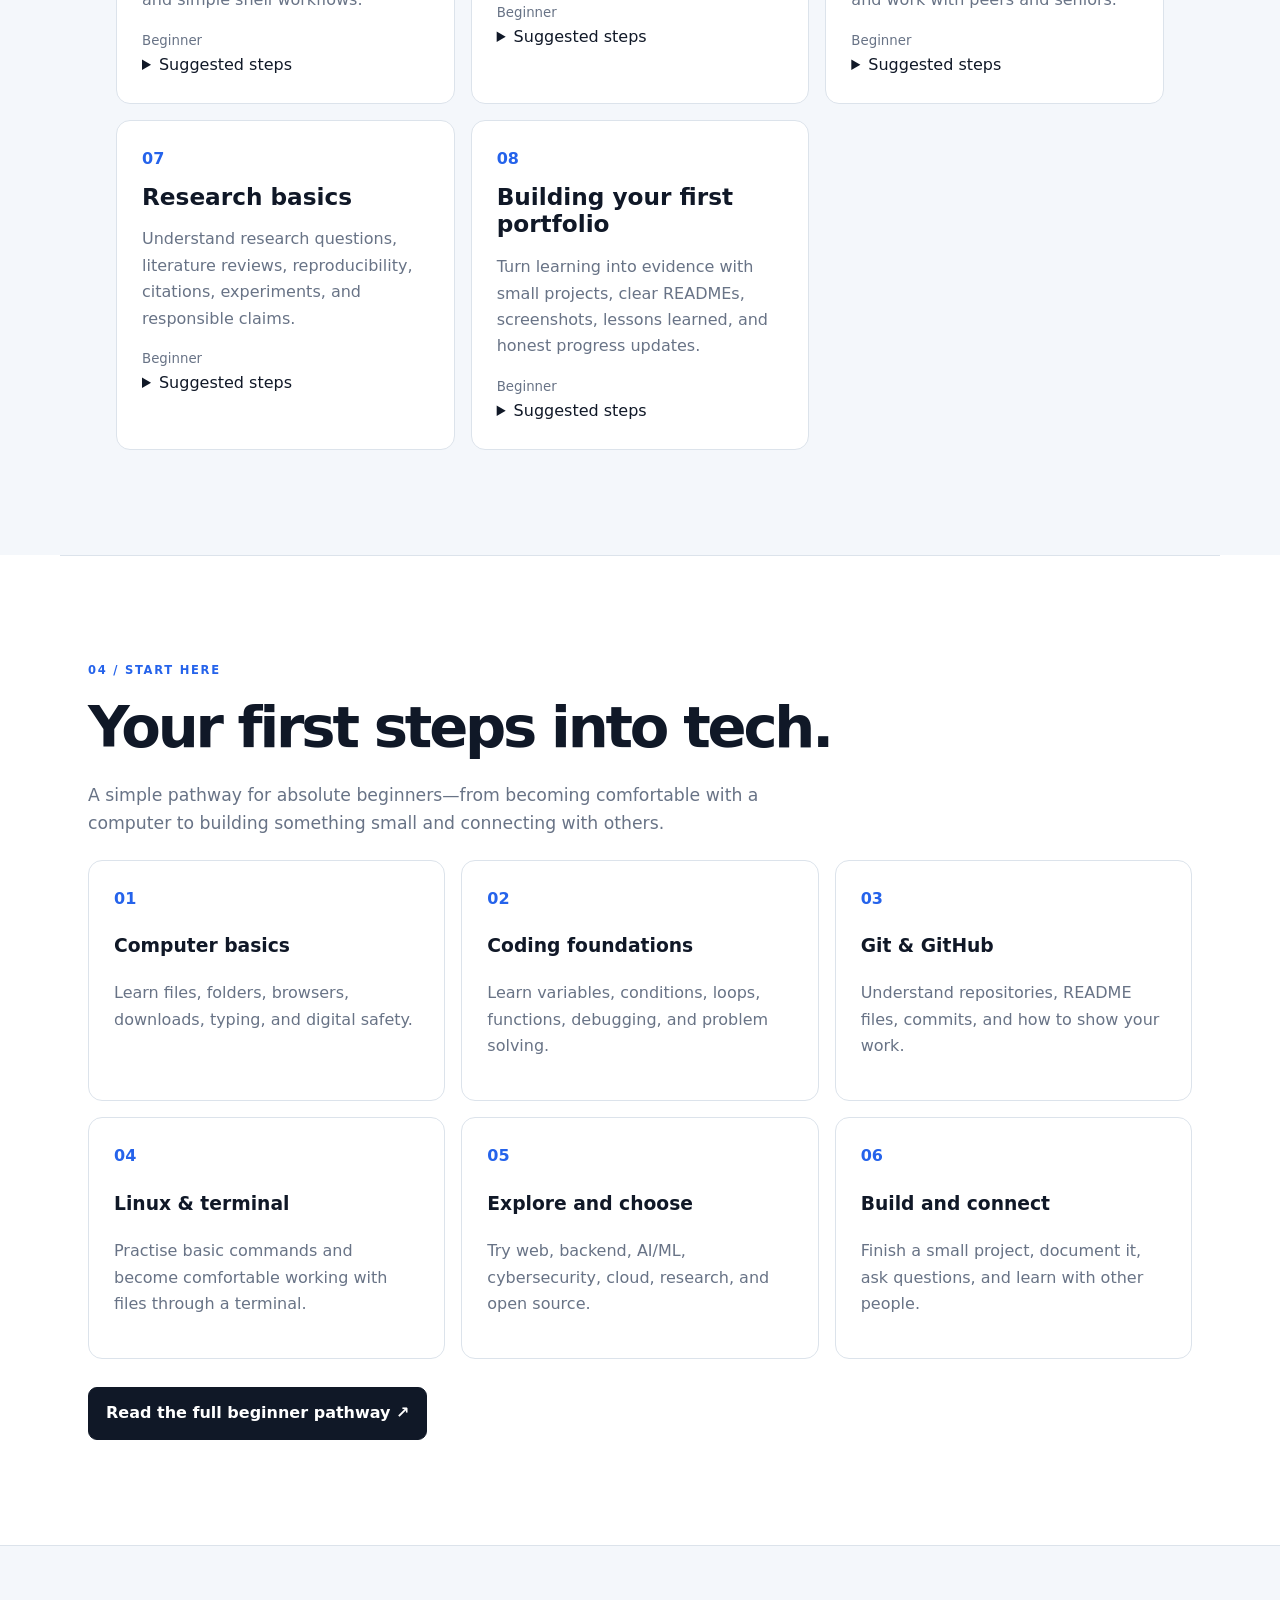
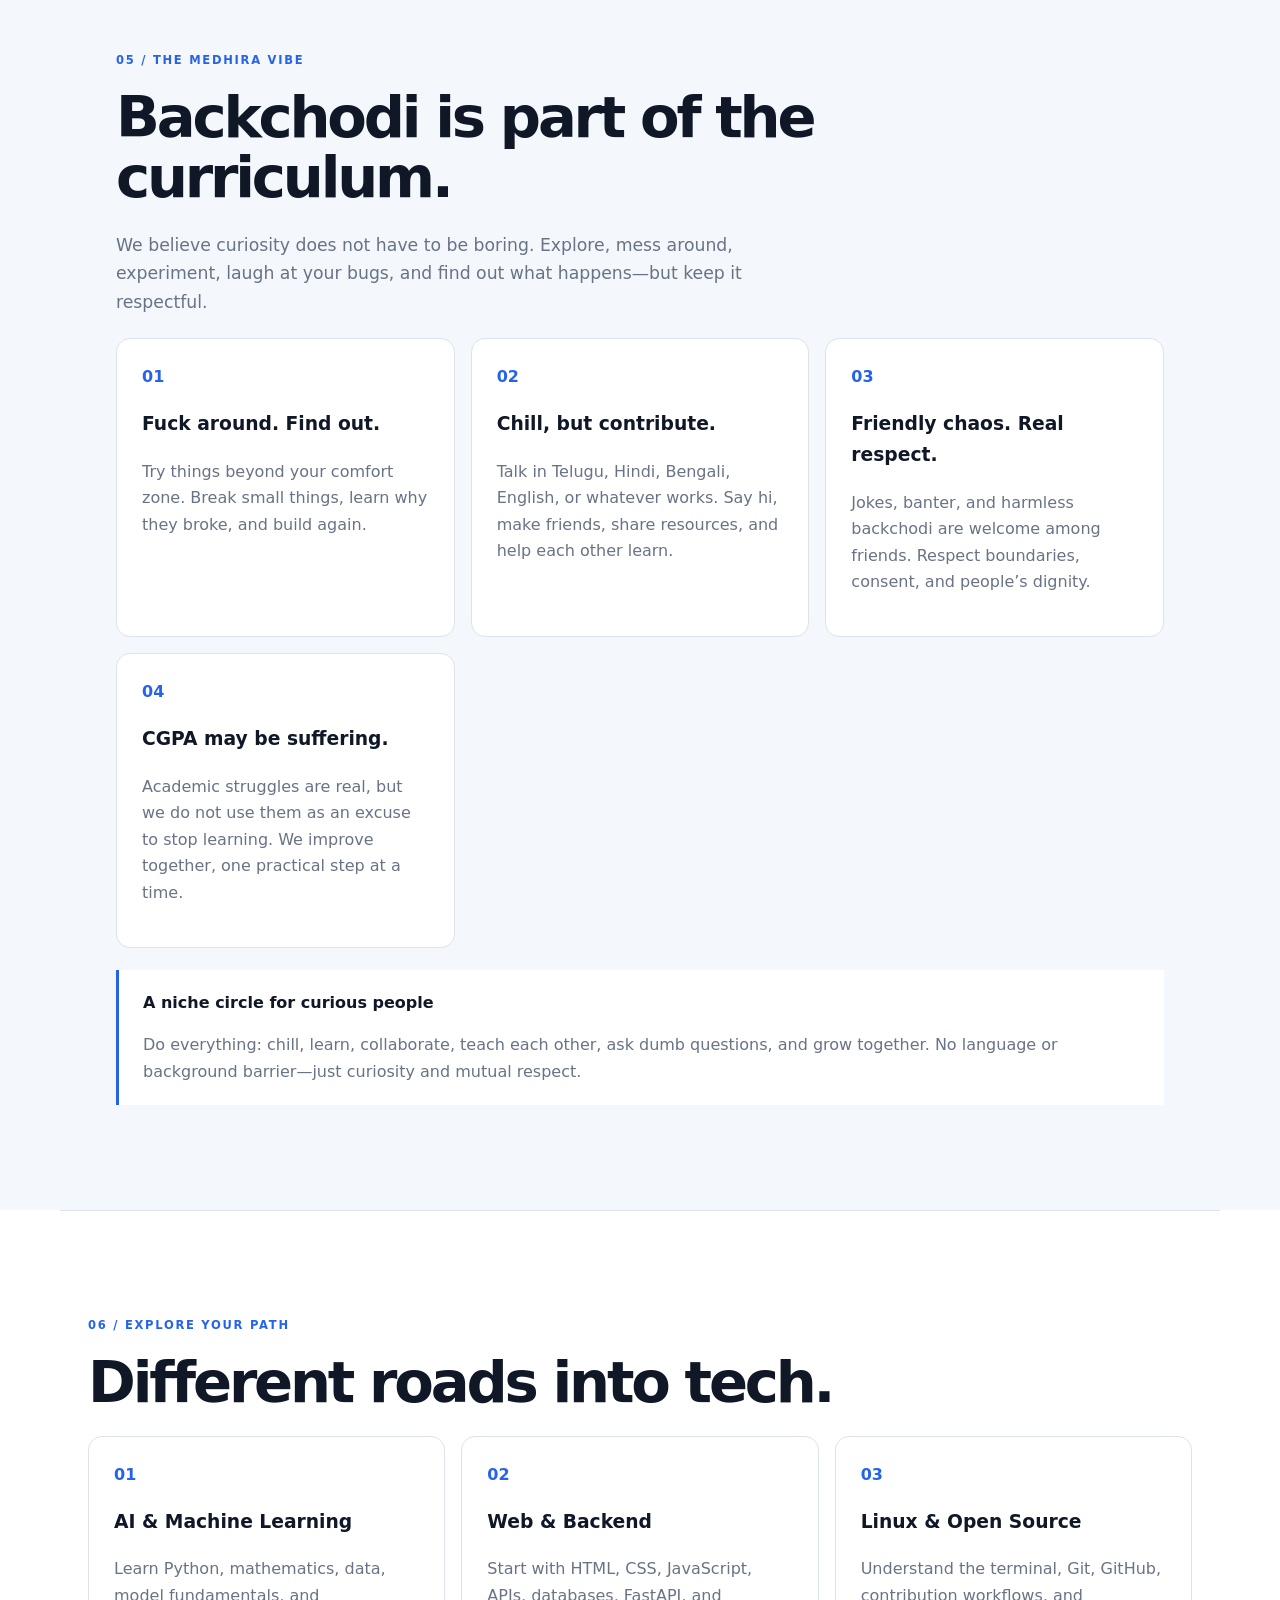
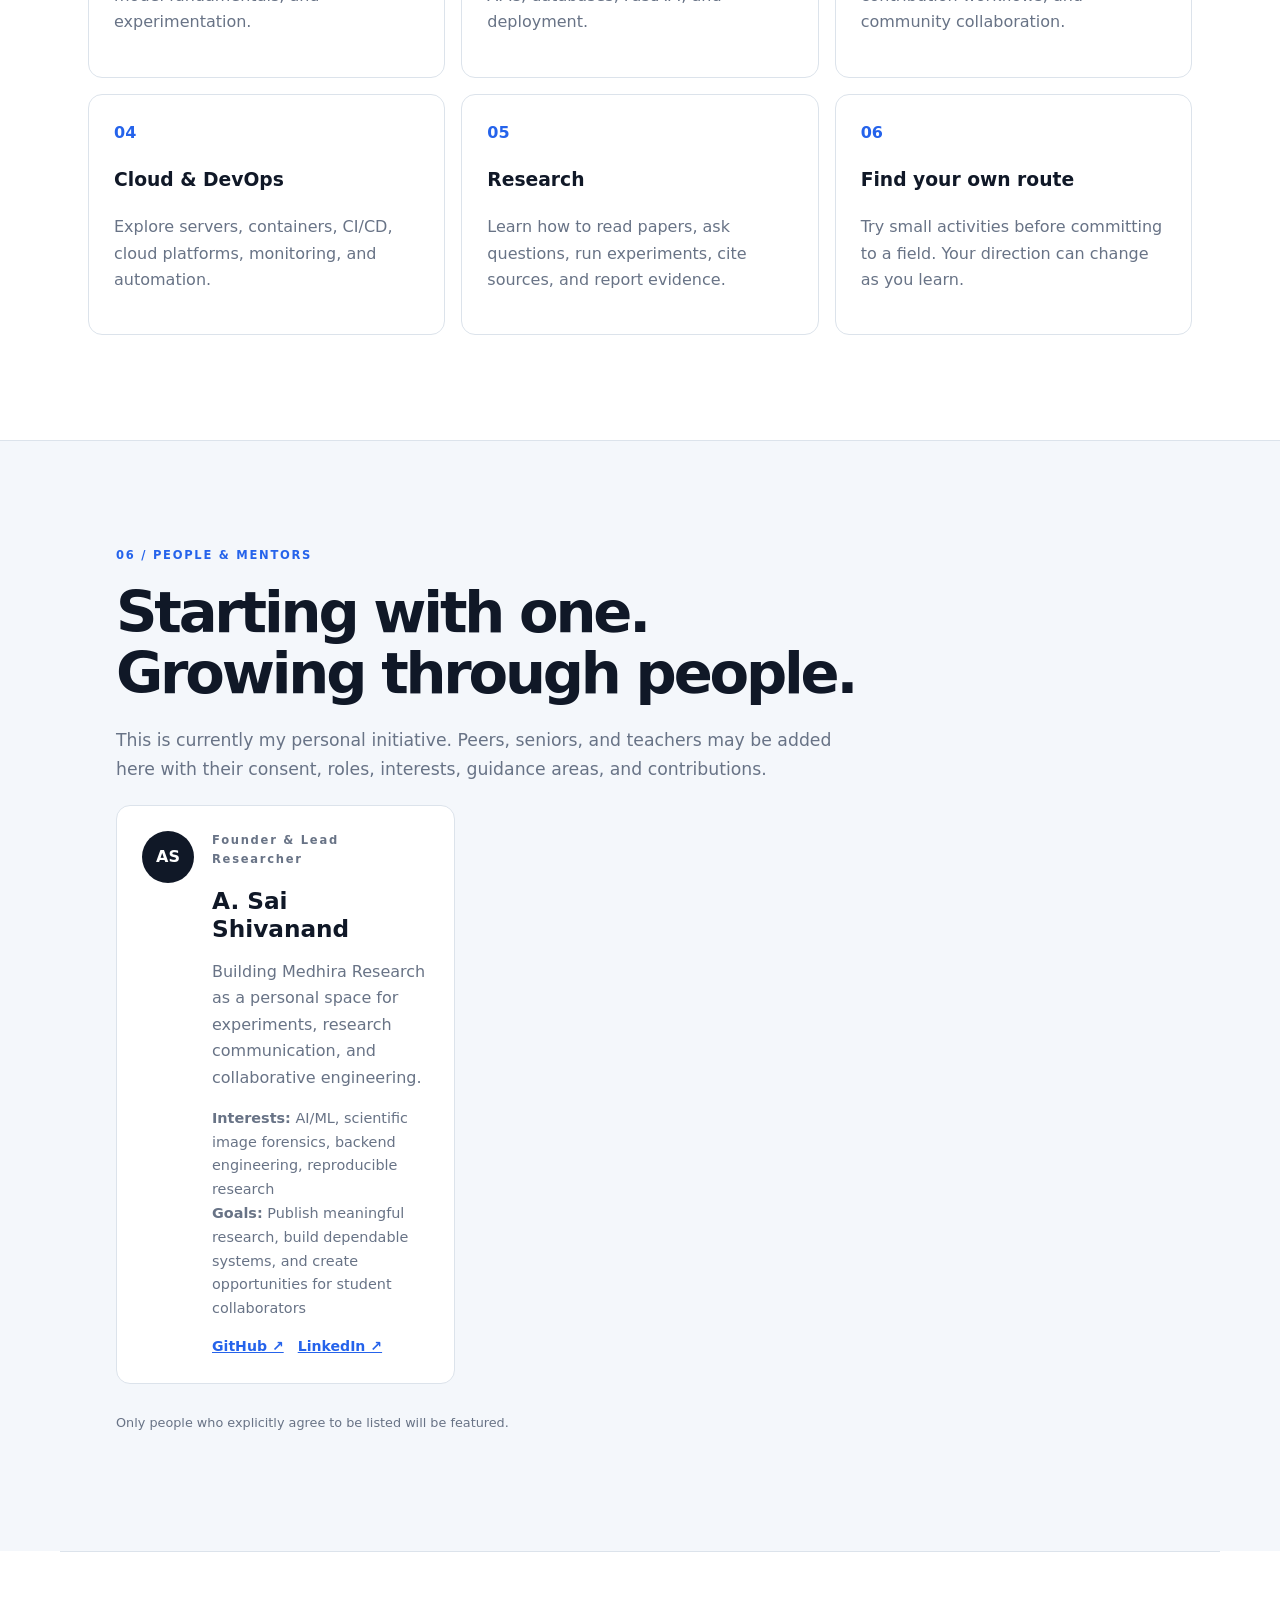
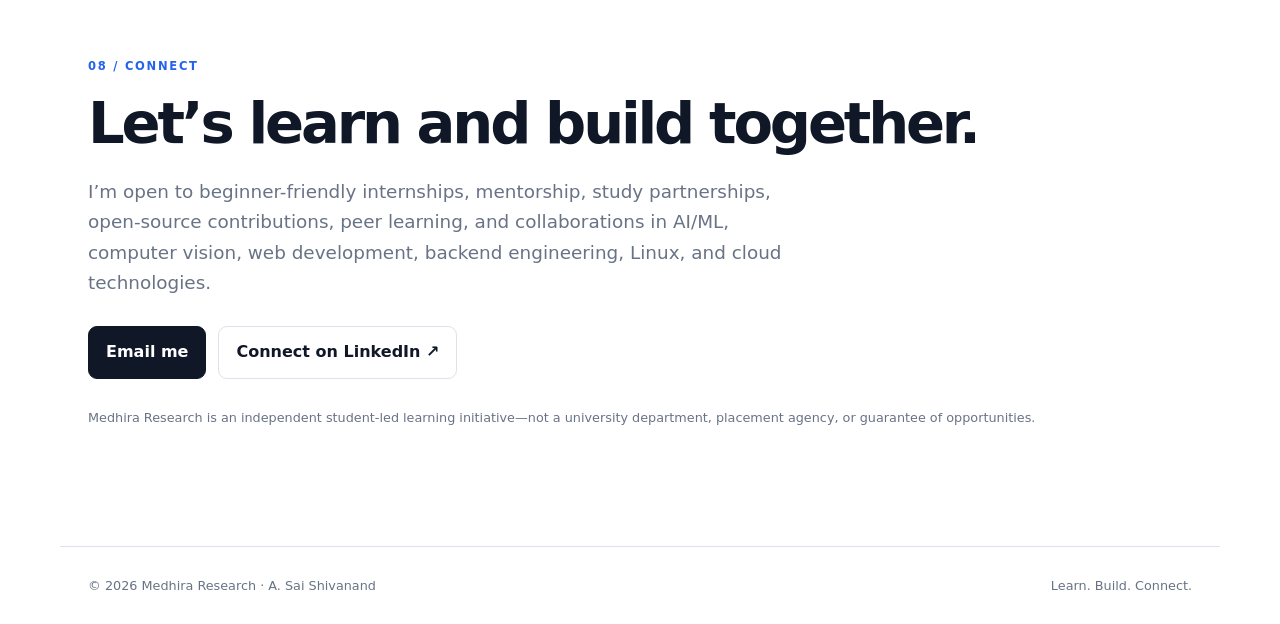
==== commit baf2bf08: "Add personal dump entry point to Medhira homepage" ====
--- a/website/index.html
+++ b/website/index.html
@@ -10,7 +10,7 @@
 <body>
 <header class="site-header shell">
   <a class="brand" href="#home"><span>MEDHIRA</span><small>RESEARCH</small></a>
-  <nav aria-label="Primary navigation"><a href="#journey">Journey</a><a href="#guides">Guides</a><a href="#start-here">Start Here</a><a href="#vibe">The Vibe</a><a href="#interests">Paths</a><a href="#people">People</a><a href="#collaborate">Connect</a></nav>
+  <nav aria-label="Primary navigation"><a href="#journey">Journey</a><a href="nandu/">Nandu’s dump ↗</a><a href="#guides">Guides</a><a href="#start-here">Start Here</a><a href="#vibe">The Vibe</a><a href="#interests">Paths</a><a href="#people">People</a><a href="#collaborate">Connect</a></nav>
 </header>
 <main>
 <section id="home" class="hero shell">
@@ -23,18 +23,18 @@
   </div>
   <aside class="hero-note"><span class="status-dot"></span><strong>Everyone starts somewhere</strong><p>No prior experience required. Learn the basics, ask questions, find a direction, and take one practical step at a time.</p><small>Student-led · Independent · Open to collaboration</small></aside>
 </section>
-<section id="journey" class="section shell">
-  <p class="kicker">01 / THE JOURNEY</p><h2>A space for learning in public.</h2>
+<section id="personal-dumps" class="section shell"><p class="kicker">01 / PERSONAL DUMPS</p><h2>People are more than their GitHub profiles.</h2><p class="section-intro">Every person here gets a corner of the internet to be unapologetically themselves: notes, experiments, interests, failures, obsessions, progress and unfinished thoughts. Start with the founder’s very public mess.</p><div class="research-note"><strong><a href="nandu/">Enter Nandu’s dump ↗</a></strong><p>Not a polished résumé. A living archive of what I’m learning, building, breaking, enjoying and figuring out.</p></div><p class="fine-print">This founder page is public. Future personal spaces will need real accounts and server-side privacy controls before private or selected-person entries can be supported.</p></section>\n<section id="journey" class="section shell">
+  <p class="kicker">02 / THE JOURNEY</p><h2>A space for learning in public.</h2>
   <p class="section-intro">Medhira Research is currently a personal initiative. I’m building my own skills while creating simple resources for classmates, freshers, and anyone who feels lost at the beginning of their tech journey.</p>
   <div class="research-grid"><article><span>01</span><h3>Learn the basics</h3><p>Understand computers, coding, GitHub, Linux, the internet, and the vocabulary used in tech.</p></article><article><span>02</span><h3>Choose a direction</h3><p>Explore web development, backend, AI/ML, cybersecurity, cloud, data, research, and open source.</p></article><article><span>03</span><h3>Connect and build</h3><p>Meet peers and seniors, find mentors, practise together, and turn small steps into real experience.</p></article></div>
   <div class="research-note"><strong>Honest progress</strong><p>There are no exaggerated achievements here. Projects, write-ups, and publications will appear as they are genuinely created.</p></div>
 </section>
-<section id="guides" class="section tint"><div class="shell"><p class="kicker">02 / BEGINNER GUIDES</p><h2>Where do I even start?</h2><p class="section-intro">Short, practical starting points for students who are completely new to technology. These guides will grow over time.</p><div id="guide-list" class="project-grid"><p class="muted-text">Loading beginner guides…</p></div></div></section>
-<section id="start-here" class="section shell"><p class="kicker">03 / START HERE</p><h2>Your first steps into tech.</h2><p class="section-intro">A simple pathway for absolute beginners—from becoming comfortable with a computer to building something small and connecting with others.</p><div class="research-grid"><article><span>01</span><h3>Computer basics</h3><p>Learn files, folders, browsers, downloads, typing, and digital safety.</p></article><article><span>02</span><h3>Coding foundations</h3><p>Learn variables, conditions, loops, functions, debugging, and problem solving.</p></article><article><span>03</span><h3>Git &amp; GitHub</h3><p>Understand repositories, README files, commits, and how to show your work.</p></article><article><span>04</span><h3>Linux &amp; terminal</h3><p>Practise basic commands and become comfortable working with files through a terminal.</p></article><article><span>05</span><h3>Explore and choose</h3><p>Try web, backend, AI/ML, cybersecurity, cloud, research, and open source.</p></article><article><span>06</span><h3>Build and connect</h3><p>Finish a small project, document it, ask questions, and learn with other people.</p></article></div><div class="button-row"><a class="button primary" href="https://github.com/asaishivanand-design/medhira-research/blob/main/community/START_HERE.md" target="_blank" rel="noreferrer">Read the full beginner pathway ↗</a></div></section>
-<section id="vibe" class="section tint"><div class="shell"><p class="kicker">04 / THE MEDHIRA VIBE</p><h2>Backchodi is part of the curriculum.</h2><p class="section-intro">We believe curiosity does not have to be boring. Explore, mess around, experiment, laugh at your bugs, and find out what happens—but keep it respectful.</p><div class="research-grid"><article><span>01</span><h3>Fuck around. Find out.</h3><p>Try things beyond your comfort zone. Break small things, learn why they broke, and build again.</p></article><article><span>02</span><h3>Chill, but contribute.</h3><p>Talk in Telugu, Hindi, Bengali, English, or whatever works. Say hi, make friends, share resources, and help each other learn.</p></article><article><span>03</span><h3>Friendly chaos. Real respect.</h3><p>Jokes, banter, and harmless backchodi are welcome among friends. Respect boundaries, consent, and people’s dignity.</p></article><article><span>04</span><h3>CGPA may be suffering.</h3><p>Academic struggles are real, but we do not use them as an excuse to stop learning. We improve together, one practical step at a time.</p></article></div><div class="research-note"><strong>A niche circle for curious people</strong><p>Do everything: chill, learn, collaborate, teach each other, ask dumb questions, and grow together. No language or background barrier—just curiosity and mutual respect.</p></div></div></section>
-<section id="interests" class="section shell"><p class="kicker">05 / EXPLORE YOUR PATH</p><h2>Different roads into tech.</h2><div class="research-grid"><article><span>01</span><h3>AI &amp; Machine Learning</h3><p>Learn Python, mathematics, data, model fundamentals, and experimentation.</p></article><article><span>02</span><h3>Web &amp; Backend</h3><p>Start with HTML, CSS, JavaScript, APIs, databases, FastAPI, and deployment.</p></article><article><span>03</span><h3>Linux &amp; Open Source</h3><p>Understand the terminal, Git, GitHub, contribution workflows, and community collaboration.</p></article><article><span>04</span><h3>Cloud &amp; DevOps</h3><p>Explore servers, containers, CI/CD, cloud platforms, monitoring, and automation.</p></article><article><span>05</span><h3>Research</h3><p>Learn how to read papers, ask questions, run experiments, cite sources, and report evidence.</p></article><article><span>06</span><h3>Find your own route</h3><p>Try small activities before committing to a field. Your direction can change as you learn.</p></article></div></section>
+<section id="guides" class="section tint"><div class="shell"><p class="kicker">03 / BEGINNER GUIDES</p><h2>Where do I even start?</h2><p class="section-intro">Short, practical starting points for students who are completely new to technology. These guides will grow over time.</p><div id="guide-list" class="project-grid"><p class="muted-text">Loading beginner guides…</p></div></div></section>
+<section id="start-here" class="section shell"><p class="kicker">04 / START HERE</p><h2>Your first steps into tech.</h2><p class="section-intro">A simple pathway for absolute beginners—from becoming comfortable with a computer to building something small and connecting with others.</p><div class="research-grid"><article><span>01</span><h3>Computer basics</h3><p>Learn files, folders, browsers, downloads, typing, and digital safety.</p></article><article><span>02</span><h3>Coding foundations</h3><p>Learn variables, conditions, loops, functions, debugging, and problem solving.</p></article><article><span>03</span><h3>Git &amp; GitHub</h3><p>Understand repositories, README files, commits, and how to show your work.</p></article><article><span>04</span><h3>Linux &amp; terminal</h3><p>Practise basic commands and become comfortable working with files through a terminal.</p></article><article><span>05</span><h3>Explore and choose</h3><p>Try web, backend, AI/ML, cybersecurity, cloud, research, and open source.</p></article><article><span>06</span><h3>Build and connect</h3><p>Finish a small project, document it, ask questions, and learn with other people.</p></article></div><div class="button-row"><a class="button primary" href="https://github.com/Medhira-Research/medhira-research/blob/main/community/START_HERE.md" target="_blank" rel="noreferrer">Read the full beginner pathway ↗</a></div></section>
+<section id="vibe" class="section tint"><div class="shell"><p class="kicker">05 / THE MEDHIRA VIBE</p><h2>Backchodi is part of the curriculum.</h2><p class="section-intro">We believe curiosity does not have to be boring. Explore, mess around, experiment, laugh at your bugs, and find out what happens—but keep it respectful.</p><div class="research-grid"><article><span>01</span><h3>Fuck around. Find out.</h3><p>Try things beyond your comfort zone. Break small things, learn why they broke, and build again.</p></article><article><span>02</span><h3>Chill, but contribute.</h3><p>Talk in Telugu, Hindi, Bengali, English, or whatever works. Say hi, make friends, share resources, and help each other learn.</p></article><article><span>03</span><h3>Friendly chaos. Real respect.</h3><p>Jokes, banter, and harmless backchodi are welcome among friends. Respect boundaries, consent, and people’s dignity.</p></article><article><span>04</span><h3>CGPA may be suffering.</h3><p>Academic struggles are real, but we do not use them as an excuse to stop learning. We improve together, one practical step at a time.</p></article></div><div class="research-note"><strong>A niche circle for curious people</strong><p>Do everything: chill, learn, collaborate, teach each other, ask dumb questions, and grow together. No language or background barrier—just curiosity and mutual respect.</p></div></div></section>
+<section id="interests" class="section shell"><p class="kicker">06 / EXPLORE YOUR PATH</p><h2>Different roads into tech.</h2><div class="research-grid"><article><span>01</span><h3>AI &amp; Machine Learning</h3><p>Learn Python, mathematics, data, model fundamentals, and experimentation.</p></article><article><span>02</span><h3>Web &amp; Backend</h3><p>Start with HTML, CSS, JavaScript, APIs, databases, FastAPI, and deployment.</p></article><article><span>03</span><h3>Linux &amp; Open Source</h3><p>Understand the terminal, Git, GitHub, contribution workflows, and community collaboration.</p></article><article><span>04</span><h3>Cloud &amp; DevOps</h3><p>Explore servers, containers, CI/CD, cloud platforms, monitoring, and automation.</p></article><article><span>05</span><h3>Research</h3><p>Learn how to read papers, ask questions, run experiments, cite sources, and report evidence.</p></article><article><span>06</span><h3>Find your own route</h3><p>Try small activities before committing to a field. Your direction can change as you learn.</p></article></div></section>
 <section id="people" class="section tint"><div class="shell"><p class="kicker">06 / PEOPLE &amp; MENTORS</p><h2>Starting with one.<br>Growing through people.</h2><p class="section-intro">This is currently my personal initiative. Peers, seniors, and teachers may be added here with their consent, roles, interests, guidance areas, and contributions.</p><div id="team-list" class="team-grid"><p class="muted-text">Loading profile…</p></div><p class="fine-print">Only people who explicitly agree to be listed will be featured.</p></div></section>
-<section id="collaborate" class="section shell"><div class="collaboration"><p class="kicker">07 / CONNECT</p><h2>Let’s learn and build together.</h2><p>I’m open to beginner-friendly internships, mentorship, study partnerships, open-source contributions, peer learning, and collaborations in AI/ML, computer vision, web development, backend engineering, Linux, and cloud technologies.</p><div class="button-row"><a class="button primary" href="mailto:asaishivanand@gmail.com?subject=Medhira%20Research%20conversation">Email me</a><a class="button" href="https://www.linkedin.com/in/sai-shivanand-appalla-9398b3321/" target="_blank" rel="noreferrer">Connect on LinkedIn ↗</a></div><p class="fine-print">Medhira Research is an independent student-led learning initiative—not a university department, placement agency, or guarantee of opportunities.</p></div></section>
+<section id="collaborate" class="section shell"><div class="collaboration"><p class="kicker">08 / CONNECT</p><h2>Let’s learn and build together.</h2><p>I’m open to beginner-friendly internships, mentorship, study partnerships, open-source contributions, peer learning, and collaborations in AI/ML, computer vision, web development, backend engineering, Linux, and cloud technologies.</p><div class="button-row"><a class="button primary" href="mailto:asaishivanand@gmail.com?subject=Medhira%20Research%20conversation">Email me</a><a class="button" href="https://www.linkedin.com/in/sai-shivanand-appalla-9398b3321/" target="_blank" rel="noreferrer">Connect on LinkedIn ↗</a></div><p class="fine-print">Medhira Research is an independent student-led learning initiative—not a university department, placement agency, or guarantee of opportunities.</p></div></section>
 </main>
 <footer class="site-footer shell"><span>© <span id="year"></span> Medhira Research · A. Sai Shivanand</span><span>Learn. Build. Connect.</span></footer>
 <script>
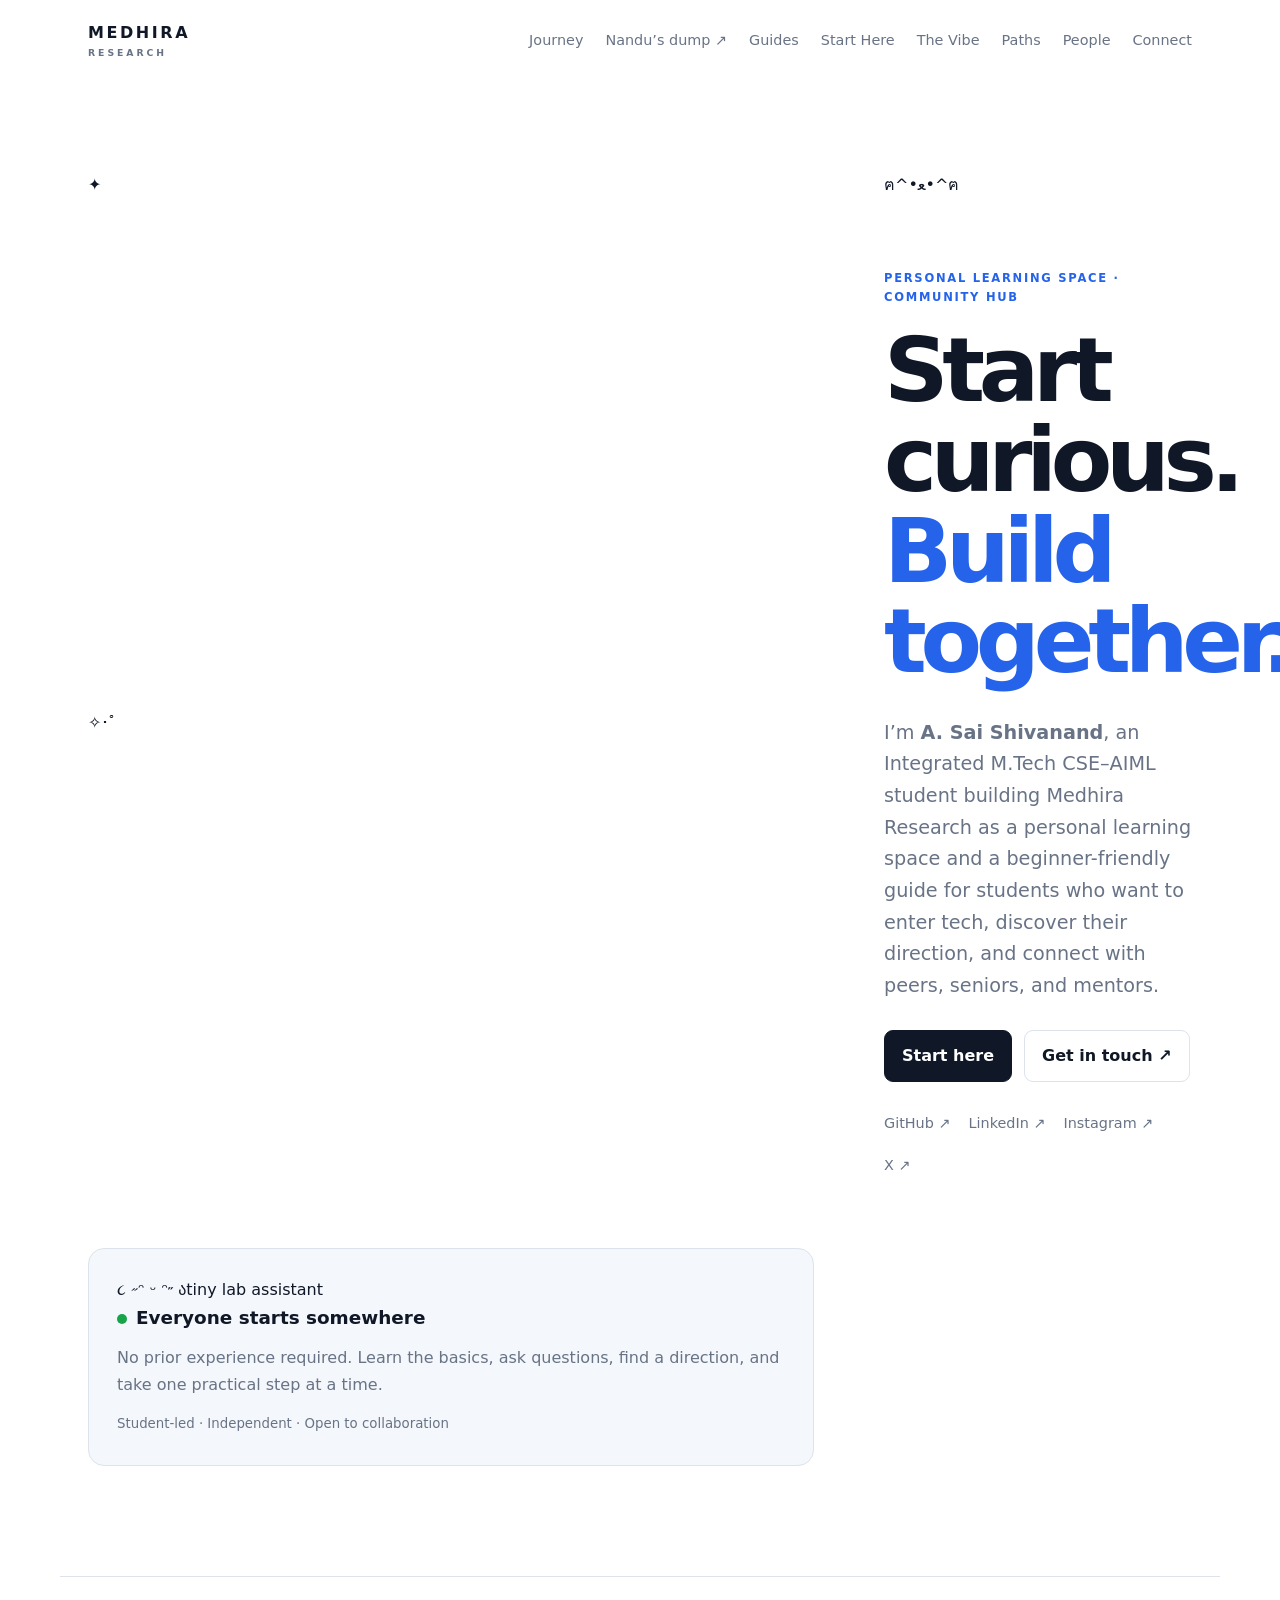
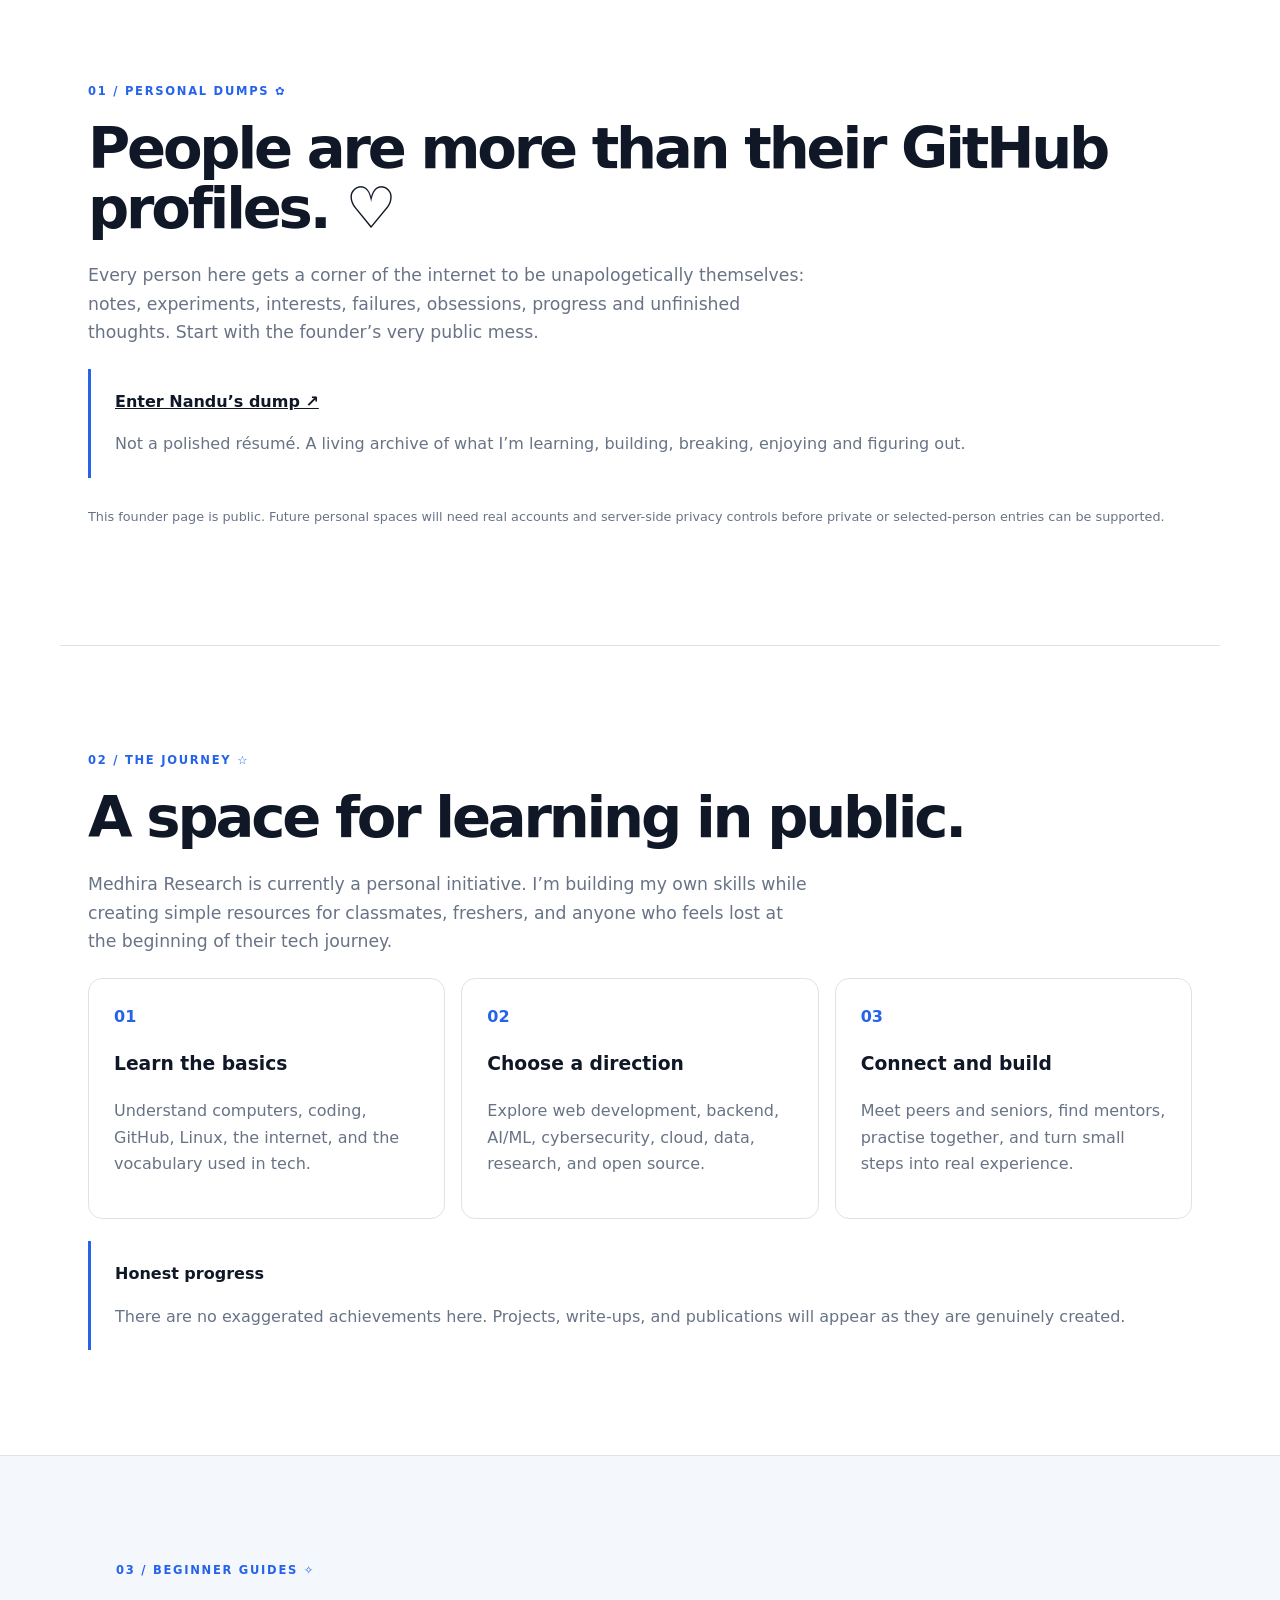
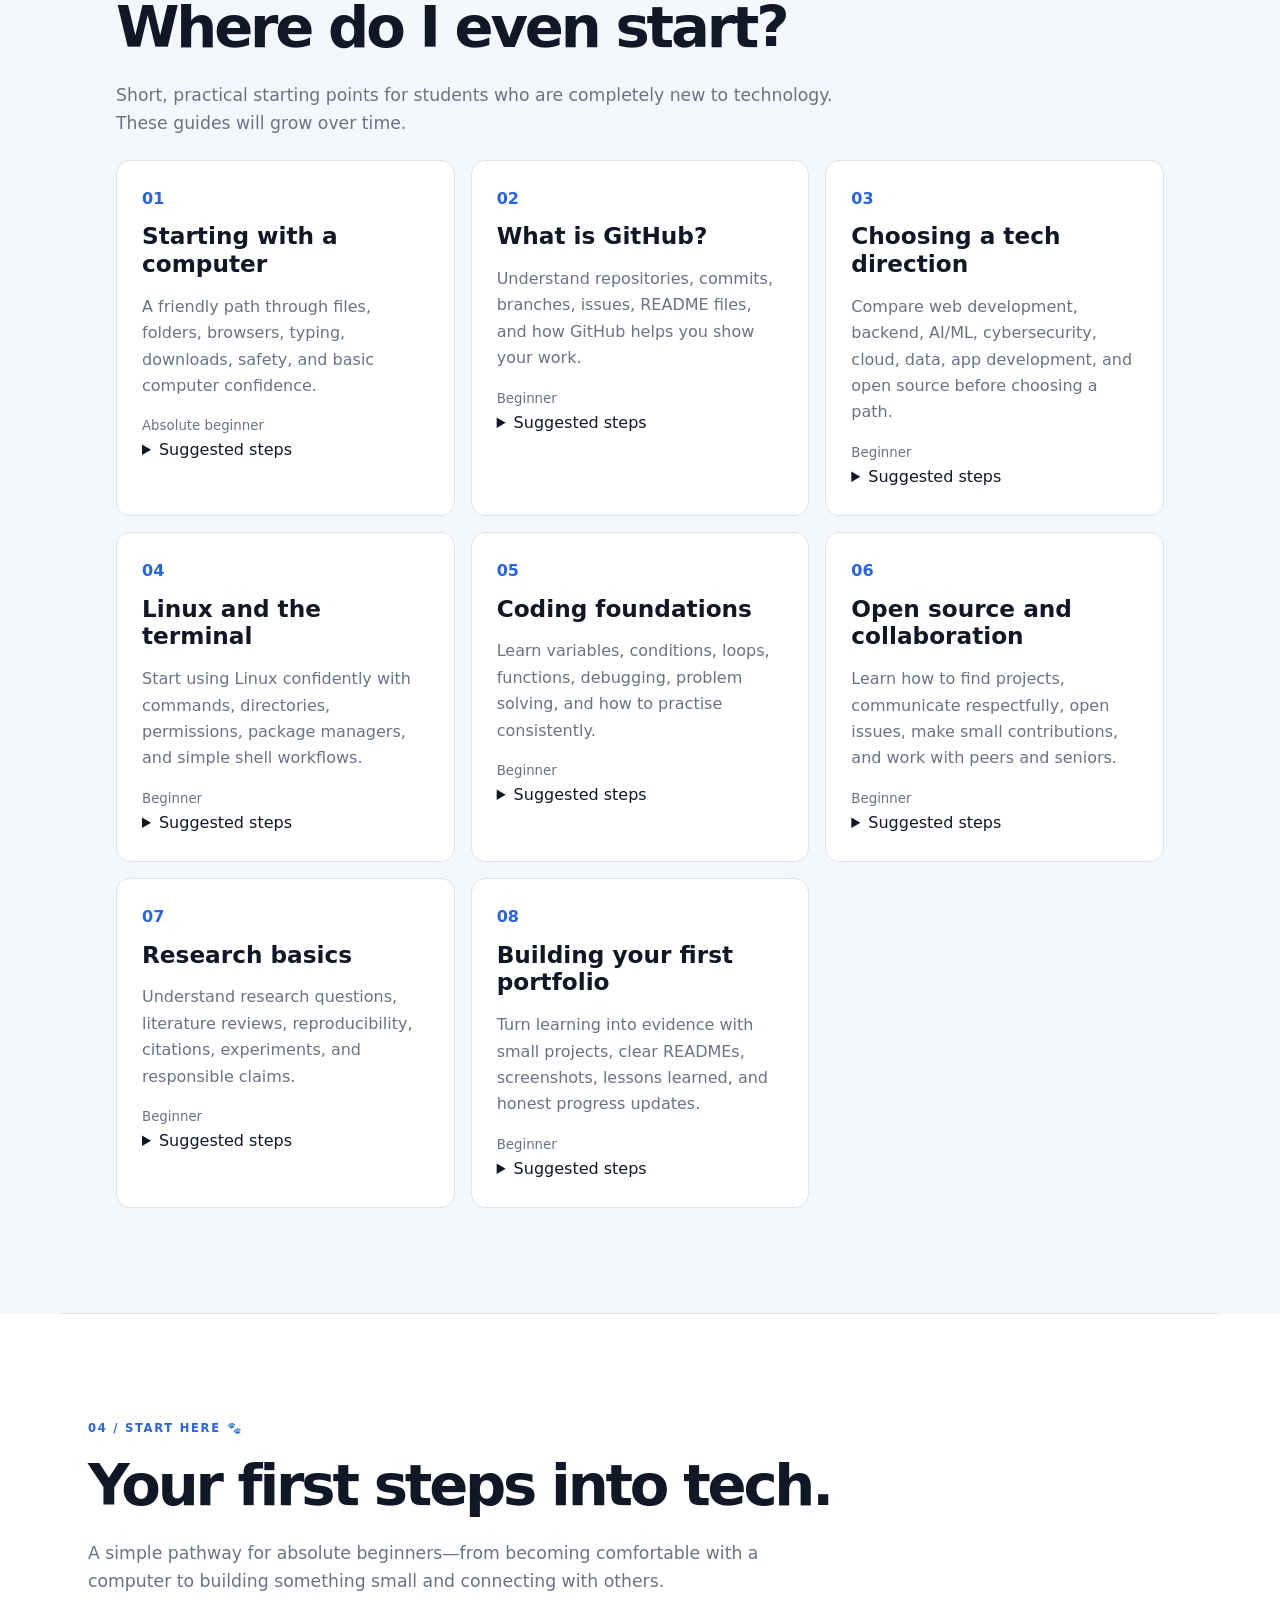
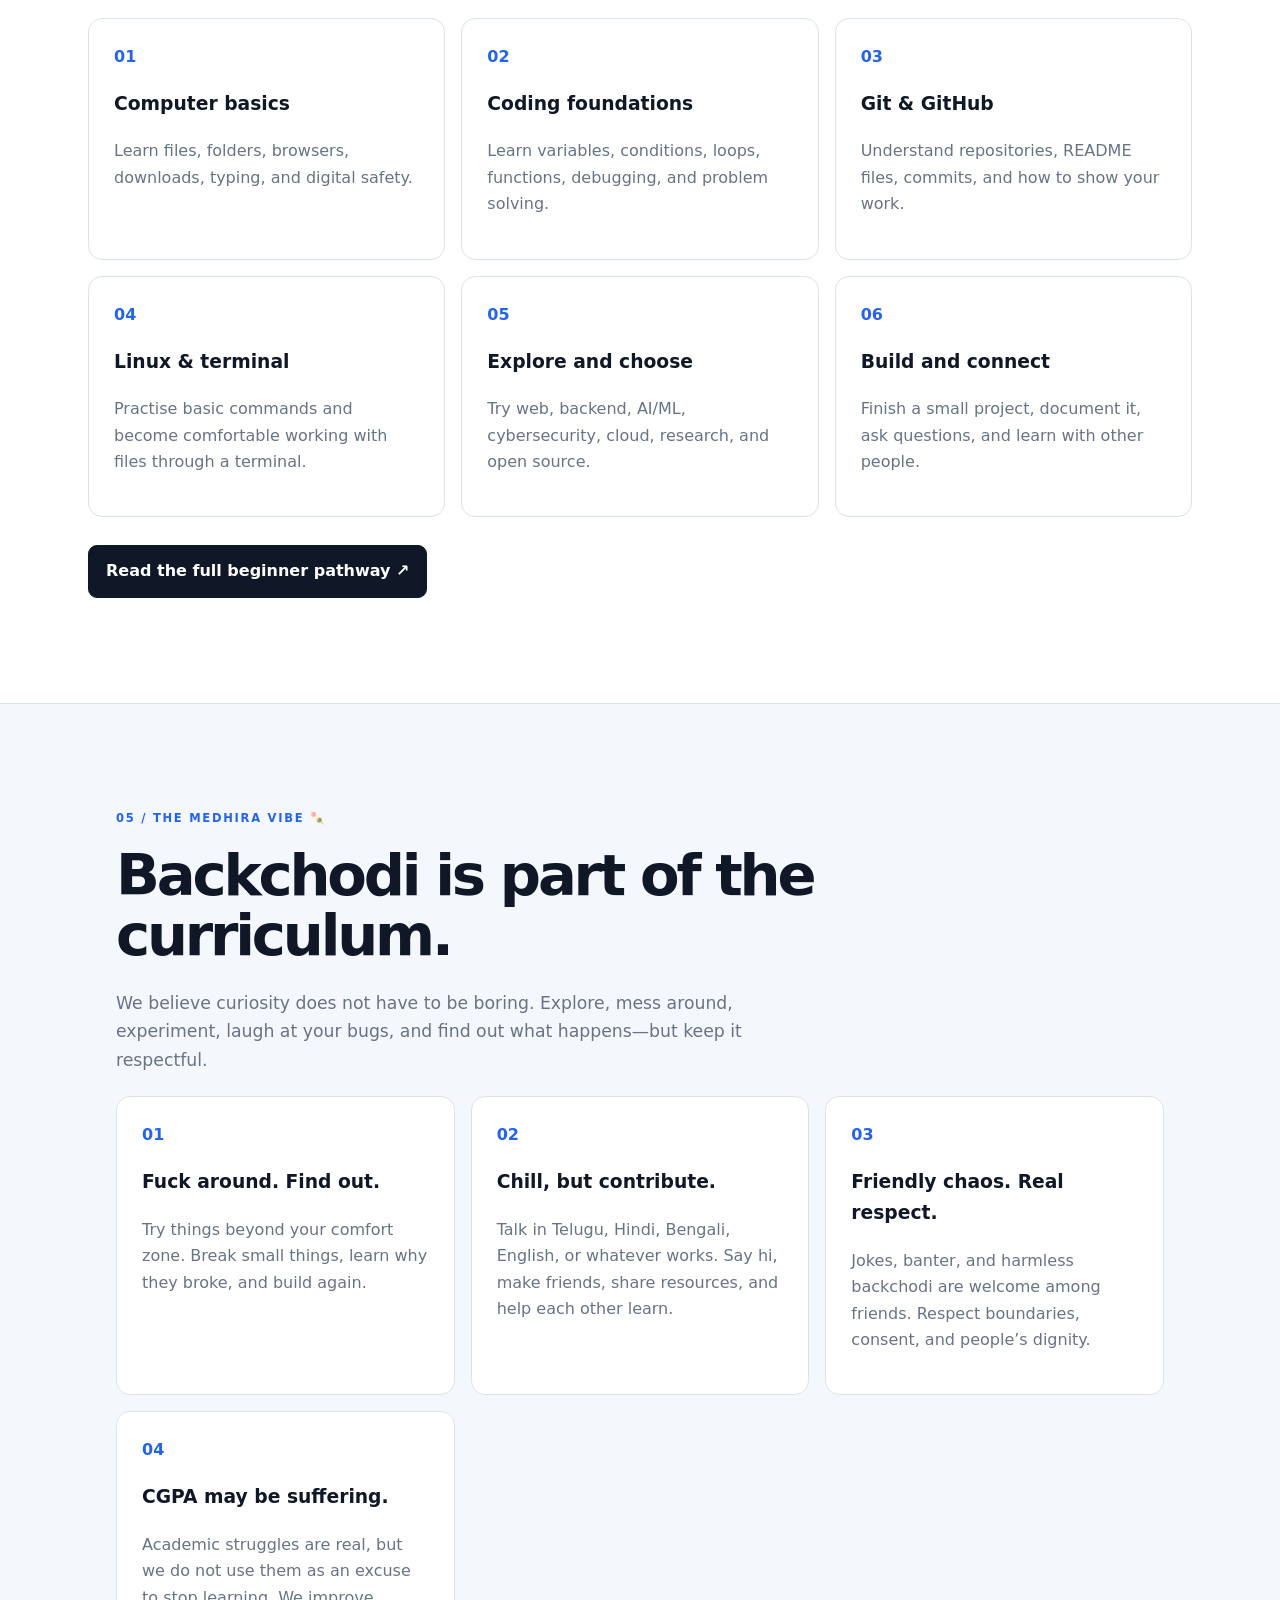
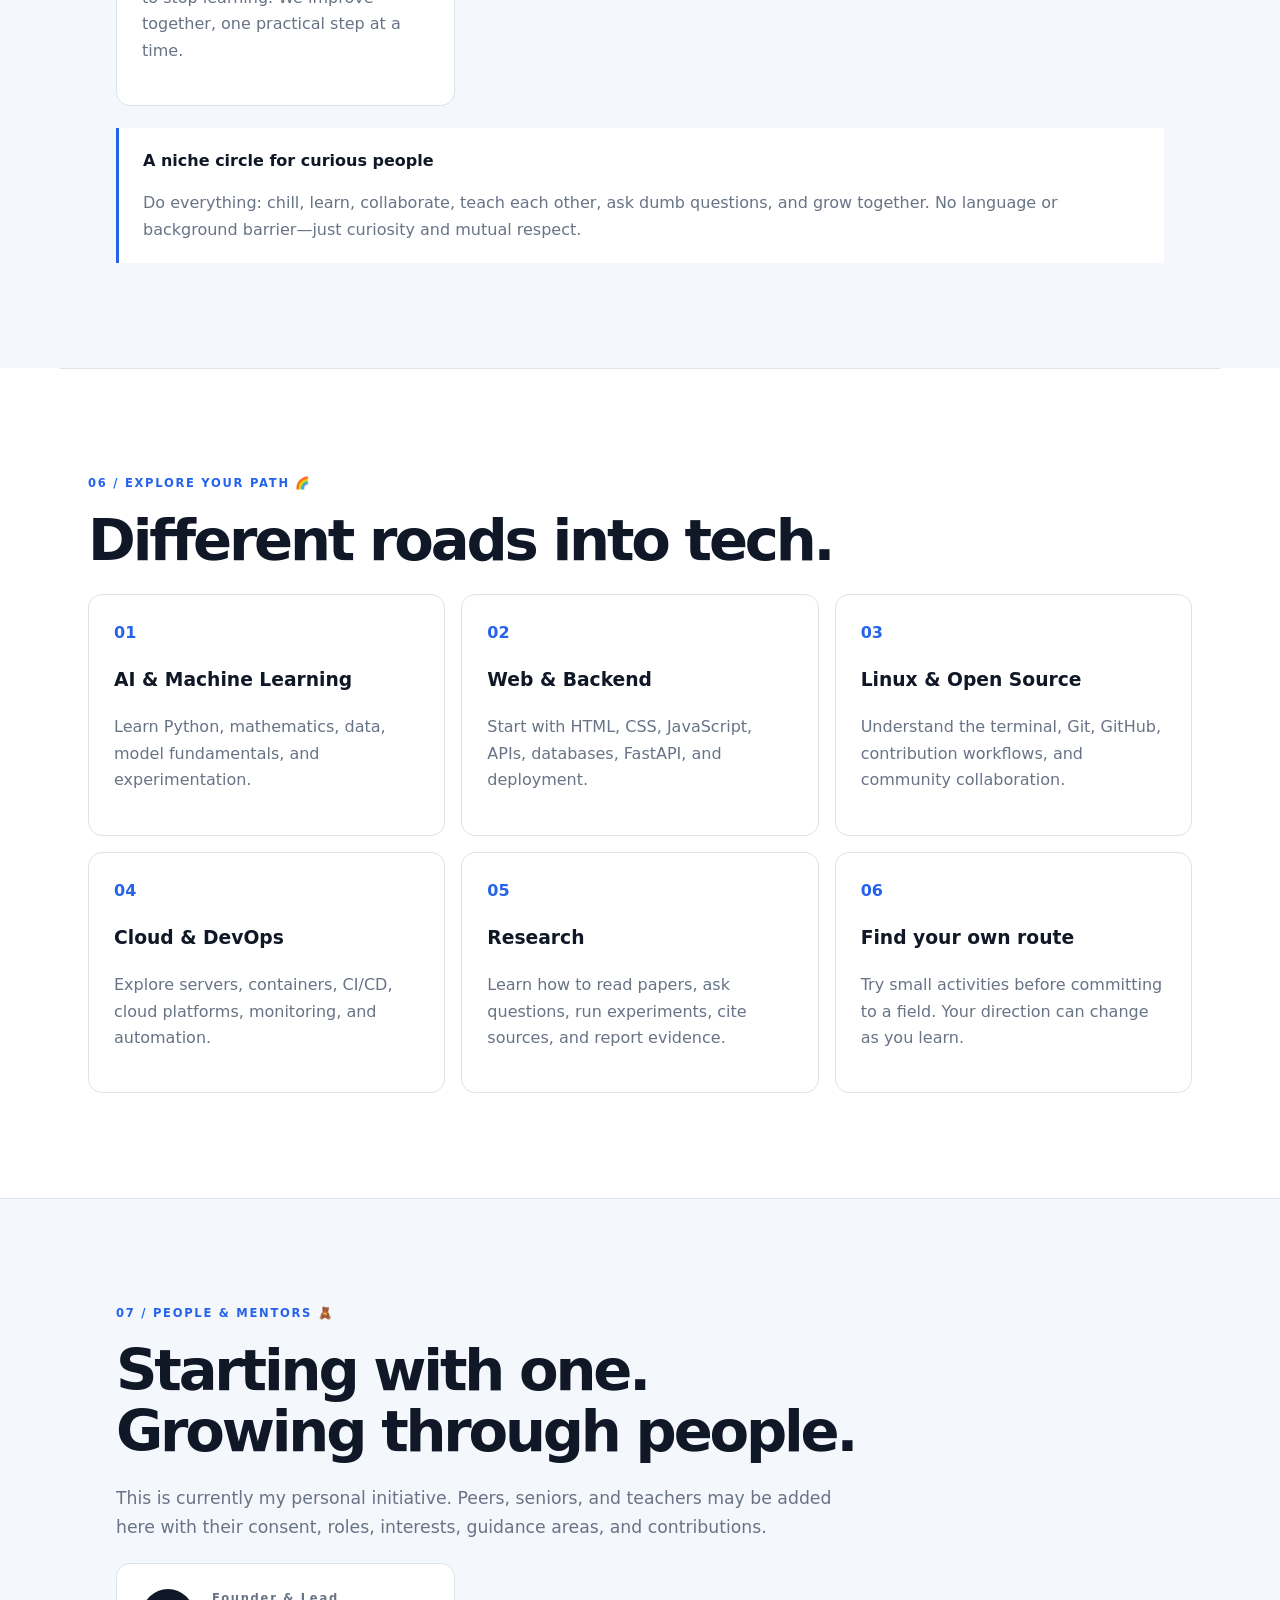
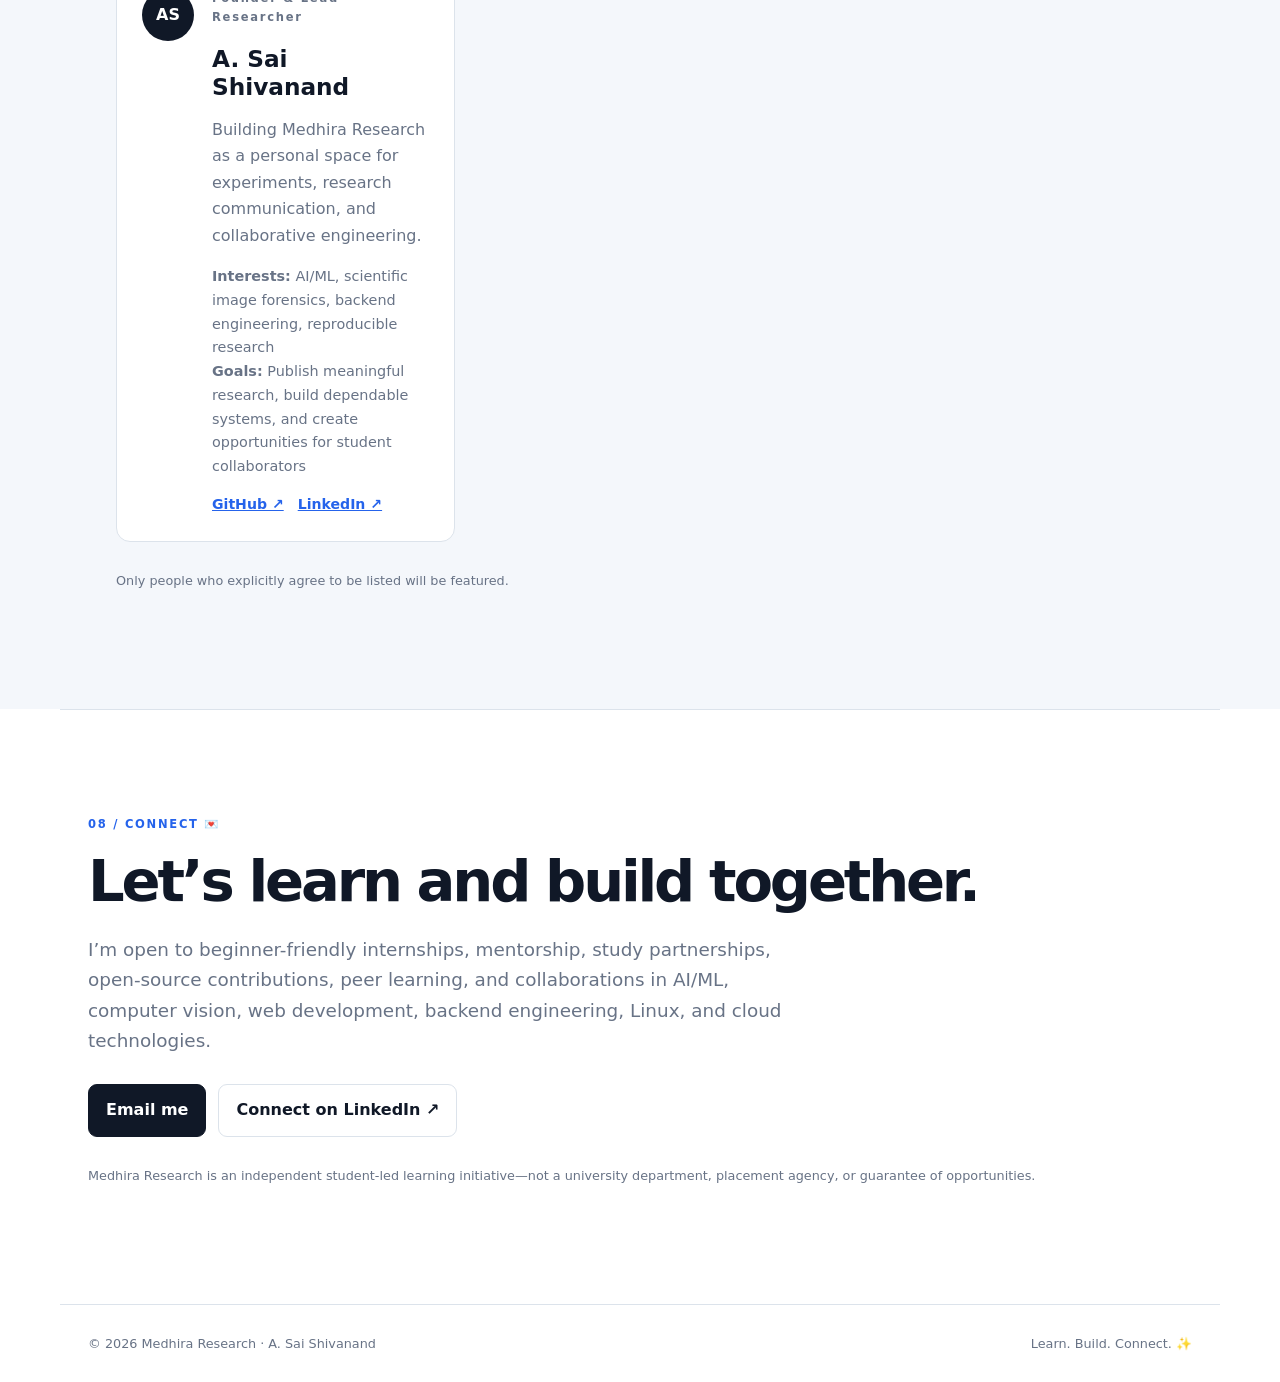
==== commit 8e416eac: "design: add playful anime-inspired website details" ====
--- a/website/index.html
+++ b/website/index.html
@@ -14,6 +14,7 @@
 </header>
 <main>
 <section id="home" class="hero shell">
+  <div class="sticker sticker-star" aria-hidden="true">✦</div><div class="sticker sticker-cat" aria-hidden="true">ฅ^•ﻌ•^ฅ</div><div class="sticker sticker-spark" aria-hidden="true">✧･ﾟ</div>
   <div>
     <p class="kicker">PERSONAL LEARNING SPACE · COMMUNITY HUB</p>
     <h1>Start curious.<br><em>Build together.</em></h1>
@@ -21,22 +22,23 @@
     <div class="button-row"><a class="button primary" href="#start-here">Start here</a><a class="button" href="mailto:asaishivanand@gmail.com">Get in touch ↗</a></div>
     <div class="social-row" aria-label="Social profiles"><a href="https://github.com/asaishivanand-design" target="_blank" rel="noreferrer">GitHub ↗</a><a href="https://www.linkedin.com/in/sai-shivanand-appalla-9398b3321/" target="_blank" rel="noreferrer">LinkedIn ↗</a><a href="https://www.instagram.com/_shivanand_21/" target="_blank" rel="noreferrer">Instagram ↗</a><a href="https://x.com/_shivanand_" target="_blank" rel="noreferrer">X ↗</a></div>
   </div>
-  <aside class="hero-note"><span class="status-dot"></span><strong>Everyone starts somewhere</strong><p>No prior experience required. Learn the basics, ask questions, find a direction, and take one practical step at a time.</p><small>Student-led · Independent · Open to collaboration</small></aside>
+  <aside class="hero-note"><div class="mascot" aria-hidden="true"><span class="mascot-face">૮ ˶ᵔ ᵕ ᵔ˶ ა</span><span class="mascot-caption">tiny lab assistant</span></div><span class="status-dot"></span><strong>Everyone starts somewhere</strong><p>No prior experience required. Learn the basics, ask questions, find a direction, and take one practical step at a time.</p><small>Student-led · Independent · Open to collaboration</small></aside>
 </section>
-<section id="personal-dumps" class="section shell"><p class="kicker">01 / PERSONAL DUMPS</p><h2>People are more than their GitHub profiles.</h2><p class="section-intro">Every person here gets a corner of the internet to be unapologetically themselves: notes, experiments, interests, failures, obsessions, progress and unfinished thoughts. Start with the founder’s very public mess.</p><div class="research-note"><strong><a href="nandu/">Enter Nandu’s dump ↗</a></strong><p>Not a polished résumé. A living archive of what I’m learning, building, breaking, enjoying and figuring out.</p></div><p class="fine-print">This founder page is public. Future personal spaces will need real accounts and server-side privacy controls before private or selected-person entries can be supported.</p></section>\n<section id="journey" class="section shell">
-  <p class="kicker">02 / THE JOURNEY</p><h2>A space for learning in public.</h2>
+<section id="personal-dumps" class="section shell"><p class="kicker">01 / PERSONAL DUMPS ✿</p><h2>People are more than their GitHub profiles. <span class="heading-doodle">♡</span></h2><p class="section-intro">Every person here gets a corner of the internet to be unapologetically themselves: notes, experiments, interests, failures, obsessions, progress and unfinished thoughts. Start with the founder’s very public mess.</p><div class="research-note"><strong><a href="nandu/">Enter Nandu’s dump ↗</a></strong><p>Not a polished résumé. A living archive of what I’m learning, building, breaking, enjoying and figuring out.</p></div><p class="fine-print">This founder page is public. Future personal spaces will need real accounts and server-side privacy controls before private or selected-person entries can be supported.</p></section>
+<section id="journey" class="section shell">
+  <p class="kicker">02 / THE JOURNEY ☆</p><h2>A space for learning in public.</h2>
   <p class="section-intro">Medhira Research is currently a personal initiative. I’m building my own skills while creating simple resources for classmates, freshers, and anyone who feels lost at the beginning of their tech journey.</p>
   <div class="research-grid"><article><span>01</span><h3>Learn the basics</h3><p>Understand computers, coding, GitHub, Linux, the internet, and the vocabulary used in tech.</p></article><article><span>02</span><h3>Choose a direction</h3><p>Explore web development, backend, AI/ML, cybersecurity, cloud, data, research, and open source.</p></article><article><span>03</span><h3>Connect and build</h3><p>Meet peers and seniors, find mentors, practise together, and turn small steps into real experience.</p></article></div>
   <div class="research-note"><strong>Honest progress</strong><p>There are no exaggerated achievements here. Projects, write-ups, and publications will appear as they are genuinely created.</p></div>
 </section>
-<section id="guides" class="section tint"><div class="shell"><p class="kicker">03 / BEGINNER GUIDES</p><h2>Where do I even start?</h2><p class="section-intro">Short, practical starting points for students who are completely new to technology. These guides will grow over time.</p><div id="guide-list" class="project-grid"><p class="muted-text">Loading beginner guides…</p></div></div></section>
-<section id="start-here" class="section shell"><p class="kicker">04 / START HERE</p><h2>Your first steps into tech.</h2><p class="section-intro">A simple pathway for absolute beginners—from becoming comfortable with a computer to building something small and connecting with others.</p><div class="research-grid"><article><span>01</span><h3>Computer basics</h3><p>Learn files, folders, browsers, downloads, typing, and digital safety.</p></article><article><span>02</span><h3>Coding foundations</h3><p>Learn variables, conditions, loops, functions, debugging, and problem solving.</p></article><article><span>03</span><h3>Git &amp; GitHub</h3><p>Understand repositories, README files, commits, and how to show your work.</p></article><article><span>04</span><h3>Linux &amp; terminal</h3><p>Practise basic commands and become comfortable working with files through a terminal.</p></article><article><span>05</span><h3>Explore and choose</h3><p>Try web, backend, AI/ML, cybersecurity, cloud, research, and open source.</p></article><article><span>06</span><h3>Build and connect</h3><p>Finish a small project, document it, ask questions, and learn with other people.</p></article></div><div class="button-row"><a class="button primary" href="https://github.com/Medhira-Research/medhira-research/blob/main/community/START_HERE.md" target="_blank" rel="noreferrer">Read the full beginner pathway ↗</a></div></section>
-<section id="vibe" class="section tint"><div class="shell"><p class="kicker">05 / THE MEDHIRA VIBE</p><h2>Backchodi is part of the curriculum.</h2><p class="section-intro">We believe curiosity does not have to be boring. Explore, mess around, experiment, laugh at your bugs, and find out what happens—but keep it respectful.</p><div class="research-grid"><article><span>01</span><h3>Fuck around. Find out.</h3><p>Try things beyond your comfort zone. Break small things, learn why they broke, and build again.</p></article><article><span>02</span><h3>Chill, but contribute.</h3><p>Talk in Telugu, Hindi, Bengali, English, or whatever works. Say hi, make friends, share resources, and help each other learn.</p></article><article><span>03</span><h3>Friendly chaos. Real respect.</h3><p>Jokes, banter, and harmless backchodi are welcome among friends. Respect boundaries, consent, and people’s dignity.</p></article><article><span>04</span><h3>CGPA may be suffering.</h3><p>Academic struggles are real, but we do not use them as an excuse to stop learning. We improve together, one practical step at a time.</p></article></div><div class="research-note"><strong>A niche circle for curious people</strong><p>Do everything: chill, learn, collaborate, teach each other, ask dumb questions, and grow together. No language or background barrier—just curiosity and mutual respect.</p></div></div></section>
-<section id="interests" class="section shell"><p class="kicker">06 / EXPLORE YOUR PATH</p><h2>Different roads into tech.</h2><div class="research-grid"><article><span>01</span><h3>AI &amp; Machine Learning</h3><p>Learn Python, mathematics, data, model fundamentals, and experimentation.</p></article><article><span>02</span><h3>Web &amp; Backend</h3><p>Start with HTML, CSS, JavaScript, APIs, databases, FastAPI, and deployment.</p></article><article><span>03</span><h3>Linux &amp; Open Source</h3><p>Understand the terminal, Git, GitHub, contribution workflows, and community collaboration.</p></article><article><span>04</span><h3>Cloud &amp; DevOps</h3><p>Explore servers, containers, CI/CD, cloud platforms, monitoring, and automation.</p></article><article><span>05</span><h3>Research</h3><p>Learn how to read papers, ask questions, run experiments, cite sources, and report evidence.</p></article><article><span>06</span><h3>Find your own route</h3><p>Try small activities before committing to a field. Your direction can change as you learn.</p></article></div></section>
-<section id="people" class="section tint"><div class="shell"><p class="kicker">06 / PEOPLE &amp; MENTORS</p><h2>Starting with one.<br>Growing through people.</h2><p class="section-intro">This is currently my personal initiative. Peers, seniors, and teachers may be added here with their consent, roles, interests, guidance areas, and contributions.</p><div id="team-list" class="team-grid"><p class="muted-text">Loading profile…</p></div><p class="fine-print">Only people who explicitly agree to be listed will be featured.</p></div></section>
-<section id="collaborate" class="section shell"><div class="collaboration"><p class="kicker">08 / CONNECT</p><h2>Let’s learn and build together.</h2><p>I’m open to beginner-friendly internships, mentorship, study partnerships, open-source contributions, peer learning, and collaborations in AI/ML, computer vision, web development, backend engineering, Linux, and cloud technologies.</p><div class="button-row"><a class="button primary" href="mailto:asaishivanand@gmail.com?subject=Medhira%20Research%20conversation">Email me</a><a class="button" href="https://www.linkedin.com/in/sai-shivanand-appalla-9398b3321/" target="_blank" rel="noreferrer">Connect on LinkedIn ↗</a></div><p class="fine-print">Medhira Research is an independent student-led learning initiative—not a university department, placement agency, or guarantee of opportunities.</p></div></section>
+<section id="guides" class="section tint"><div class="shell"><p class="kicker">03 / BEGINNER GUIDES ✧</p><h2>Where do I even start?</h2><p class="section-intro">Short, practical starting points for students who are completely new to technology. These guides will grow over time.</p><div id="guide-list" class="project-grid"><p class="muted-text">Loading beginner guides…</p></div></div></section>
+<section id="start-here" class="section shell"><p class="kicker">04 / START HERE 🐾</p><h2>Your first steps into tech.</h2><p class="section-intro">A simple pathway for absolute beginners—from becoming comfortable with a computer to building something small and connecting with others.</p><div class="research-grid"><article><span>01</span><h3>Computer basics</h3><p>Learn files, folders, browsers, downloads, typing, and digital safety.</p></article><article><span>02</span><h3>Coding foundations</h3><p>Learn variables, conditions, loops, functions, debugging, and problem solving.</p></article><article><span>03</span><h3>Git &amp; GitHub</h3><p>Understand repositories, README files, commits, and how to show your work.</p></article><article><span>04</span><h3>Linux &amp; terminal</h3><p>Practise basic commands and become comfortable working with files through a terminal.</p></article><article><span>05</span><h3>Explore and choose</h3><p>Try web, backend, AI/ML, cybersecurity, cloud, research, and open source.</p></article><article><span>06</span><h3>Build and connect</h3><p>Finish a small project, document it, ask questions, and learn with other people.</p></article></div><div class="button-row"><a class="button primary" href="https://github.com/Medhira-Research/medhira-research/blob/main/community/START_HERE.md" target="_blank" rel="noreferrer">Read the full beginner pathway ↗</a></div></section>
+<section id="vibe" class="section tint"><div class="shell"><p class="kicker">05 / THE MEDHIRA VIBE 🍡</p><h2>Backchodi is part of the curriculum.</h2><p class="section-intro">We believe curiosity does not have to be boring. Explore, mess around, experiment, laugh at your bugs, and find out what happens—but keep it respectful.</p><div class="research-grid"><article><span>01</span><h3>Fuck around. Find out.</h3><p>Try things beyond your comfort zone. Break small things, learn why they broke, and build again.</p></article><article><span>02</span><h3>Chill, but contribute.</h3><p>Talk in Telugu, Hindi, Bengali, English, or whatever works. Say hi, make friends, share resources, and help each other learn.</p></article><article><span>03</span><h3>Friendly chaos. Real respect.</h3><p>Jokes, banter, and harmless backchodi are welcome among friends. Respect boundaries, consent, and people’s dignity.</p></article><article><span>04</span><h3>CGPA may be suffering.</h3><p>Academic struggles are real, but we do not use them as an excuse to stop learning. We improve together, one practical step at a time.</p></article></div><div class="research-note"><strong>A niche circle for curious people</strong><p>Do everything: chill, learn, collaborate, teach each other, ask dumb questions, and grow together. No language or background barrier—just curiosity and mutual respect.</p></div></div></section>
+<section id="interests" class="section shell"><p class="kicker">06 / EXPLORE YOUR PATH 🌈</p><h2>Different roads into tech.</h2><div class="research-grid"><article><span>01</span><h3>AI &amp; Machine Learning</h3><p>Learn Python, mathematics, data, model fundamentals, and experimentation.</p></article><article><span>02</span><h3>Web &amp; Backend</h3><p>Start with HTML, CSS, JavaScript, APIs, databases, FastAPI, and deployment.</p></article><article><span>03</span><h3>Linux &amp; Open Source</h3><p>Understand the terminal, Git, GitHub, contribution workflows, and community collaboration.</p></article><article><span>04</span><h3>Cloud &amp; DevOps</h3><p>Explore servers, containers, CI/CD, cloud platforms, monitoring, and automation.</p></article><article><span>05</span><h3>Research</h3><p>Learn how to read papers, ask questions, run experiments, cite sources, and report evidence.</p></article><article><span>06</span><h3>Find your own route</h3><p>Try small activities before committing to a field. Your direction can change as you learn.</p></article></div></section>
+<section id="people" class="section tint"><div class="shell"><p class="kicker">07 / PEOPLE &amp; MENTORS 🧸</p><h2>Starting with one.<br>Growing through people.</h2><p class="section-intro">This is currently my personal initiative. Peers, seniors, and teachers may be added here with their consent, roles, interests, guidance areas, and contributions.</p><div id="team-list" class="team-grid"><p class="muted-text">Loading profile…</p></div><p class="fine-print">Only people who explicitly agree to be listed will be featured.</p></div></section>
+<section id="collaborate" class="section shell"><div class="collaboration"><p class="kicker">08 / CONNECT 💌</p><h2>Let’s learn and build together.</h2><p>I’m open to beginner-friendly internships, mentorship, study partnerships, open-source contributions, peer learning, and collaborations in AI/ML, computer vision, web development, backend engineering, Linux, and cloud technologies.</p><div class="button-row"><a class="button primary" href="mailto:asaishivanand@gmail.com?subject=Medhira%20Research%20conversation">Email me</a><a class="button" href="https://www.linkedin.com/in/sai-shivanand-appalla-9398b3321/" target="_blank" rel="noreferrer">Connect on LinkedIn ↗</a></div><p class="fine-print">Medhira Research is an independent student-led learning initiative—not a university department, placement agency, or guarantee of opportunities.</p></div></section>
 </main>
-<footer class="site-footer shell"><span>© <span id="year"></span> Medhira Research · A. Sai Shivanand</span><span>Learn. Build. Connect.</span></footer>
+<footer class="site-footer shell"><span>© <span id="year"></span> Medhira Research · A. Sai Shivanand</span><span>Learn. Build. Connect. ✨</span></footer>
 <script>
 const esc=v=>String(v??'').replace(/[&<>\"']/g,c=>({'&':'&amp;','<':'&lt;','>':'&gt;','\"':'&quot;',"'":'&#39;'}[c]));
 document.querySelector('#year').textContent=new Date().getFullYear();
--- a/website/style.css
+++ b/website/style.css
@@ -1 +1,3 @@
-:root{--ink:#101827;--muted:#687386;--line:#dce3eb;--paper:#fff;--soft:#f4f7fb;--accent:#2563eb;--accent-soft:#eaf1ff}*{box-sizing:border-box}html{scroll-behavior:smooth}body{margin:0;font-family:Inter,ui-sans-serif,system-ui,-apple-system,BlinkMacSystemFont,"Segoe UI",sans-serif;color:var(--ink);background:var(--paper);line-height:1.65}a{color:inherit}.shell{max-width:1160px;margin:0 auto;padding-left:28px;padding-right:28px}.site-header{display:flex;justify-content:space-between;align-items:center;gap:24px;padding-top:25px;padding-bottom:25px}.brand{display:inline-flex;flex-direction:column;text-decoration:none;font-weight:900;letter-spacing:.16em;line-height:1}.brand small{font-size:.58rem;letter-spacing:.32em;color:var(--muted);margin-top:7px}.site-header nav{display:flex;gap:22px;flex-wrap:wrap}.site-header nav a{font-size:.9rem;color:var(--muted);text-decoration:none}.site-header nav a:hover,.text-link:hover{color:var(--accent)}.hero{min-height:78vh;display:grid;grid-template-columns:minmax(0,1.65fr) minmax(250px,.7fr);align-items:center;gap:70px;padding-top:90px;padding-bottom:110px}.kicker,.tag{font-size:.72rem;letter-spacing:.15em;font-weight:800;color:var(--accent);margin:0 0 18px}.hero h1{font-size:clamp(3rem,7vw,6.7rem);line-height:1.01;letter-spacing:-.07em;margin:0 0 30px;max-width:900px}.hero h1 em{font-style:normal;color:var(--accent)}.hero-text{font-size:1.2rem;color:var(--muted);max-width:720px}.button-row{display:flex;gap:12px;flex-wrap:wrap;margin-top:28px}.button{display:inline-block;border:1px solid var(--line);border-radius:9px;padding:12px 17px;text-decoration:none;font-weight:750;background:var(--paper)}.button.primary{background:var(--ink);border-color:var(--ink);color:#fff}.social-row{display:flex;gap:18px;flex-wrap:wrap;margin-top:30px}.social-row a{font-size:.9rem;color:var(--muted);text-decoration:none}.hero-note{border:1px solid var(--line);border-radius:16px;padding:28px;background:var(--soft)}.hero-note strong{font-size:1.15rem}.hero-note p{color:var(--muted);margin:12px 0}.hero-note small{color:var(--muted)}.status-dot{display:inline-block;width:10px;height:10px;border-radius:50%;background:#16a34a;margin-right:9px}.section{border-top:1px solid var(--line);padding-top:105px;padding-bottom:105px}.section h2{font-size:clamp(2.2rem,4.5vw,4.2rem);line-height:1.05;letter-spacing:-.055em;margin:0 0 22px}.section-intro{color:var(--muted);font-size:1.08rem;max-width:720px}.featured-project{display:grid;grid-template-columns:1fr auto;gap:30px;border:1px solid var(--line);border-radius:16px;padding:34px;margin-top:38px;background:linear-gradient(135deg,#fff,var(--soft))}.featured-project h3,.project-card h3,.person-card h3{font-size:1.45rem;line-height:1.2;margin:10px 0}.featured-project p{max-width:760px;color:var(--muted)}.project-number{font-size:5rem;font-weight:900;color:var(--accent-soft);line-height:1}.tag-list{display:flex;flex-wrap:wrap;gap:8px;margin:22px 0}.tag-list span{font-size:.78rem;border:1px solid var(--line);padding:5px 9px;border-radius:999px;background:#fff}.text-link{display:inline-block;color:var(--accent);font-weight:800;text-decoration:none;margin-top:14px}.project-grid,.research-grid,.team-grid{display:grid;grid-template-columns:repeat(3,1fr);gap:16px;margin-top:22px}.project-card,.research-grid article,.person-card{border:1px solid var(--line);border-radius:14px;padding:25px;background:#fff}.project-card .card-index,.research-grid article>span{color:var(--accent);font-weight:850}.project-card p,.project-card small,.research-grid p,.person-card p{color:var(--muted)}.project-card small{display:block;margin-top:16px}.tint{background:var(--soft);max-width:none;padding-left:max(28px,calc((100% - 1104px)/2));padding-right:max(28px,calc((100% - 1104px)/2))}.research-note{margin-top:22px;padding:20px 24px;border-left:3px solid var(--accent);background:#fff}.research-note p{margin-bottom:0;color:var(--muted)}.person-card{display:grid;grid-template-columns:auto 1fr;gap:18px}.avatar{width:52px;height:52px;display:grid;place-items:center;border-radius:50%;background:var(--ink);color:#fff;font-weight:850}.person-card h3{margin-top:4px}.person-meta{font-size:.9rem}.person-links{display:flex;gap:14px;flex-wrap:wrap}.person-links a{color:var(--accent);font-size:.88rem;font-weight:750}.collaboration{max-width:1160px}.collaboration>p:not(.kicker):not(.fine-print){max-width:700px;color:var(--muted);font-size:1.15rem}.fine-print{font-size:.8rem;color:var(--muted);margin-top:28px}.muted-text{color:var(--muted)}.site-footer{border-top:1px solid var(--line);padding-top:28px;padding-bottom:28px;display:flex;justify-content:space-between;gap:20px;flex-wrap:wrap;color:var(--muted);font-size:.8rem}@media(max-width:800px){.site-header{align-items:flex-start;flex-direction:column}.hero{grid-template-columns:1fr;gap:32px;padding-top:65px}.project-grid,.research-grid,.team-grid{grid-template-columns:1fr}.section{padding-top:70px;padding-bottom:70px}.featured-project{grid-template-columns:1fr}.project-number{display:none}}+:root{--ink:#101827;--muted:#687386;--line:#dce3eb;--paper:#fff;--soft:#f4f7fb;--accent:#2563eb;--accent-soft:#eaf1ff}*{box-sizing:border-box}html{scroll-behavior:smooth}body{margin:0;font-family:Inter,ui-sans-serif,system-ui,-apple-system,BlinkMacSystemFont,"Segoe UI",sans-serif;color:var(--ink);background:var(--paper);line-height:1.65}a{color:inherit}.shell{max-width:1160px;margin:0 auto;padding-left:28px;padding-right:28px}.site-header{display:flex;justify-content:space-between;align-items:center;gap:24px;padding-top:25px;padding-bottom:25px}.brand{display:inline-flex;flex-direction:column;text-decoration:none;font-weight:900;letter-spacing:.16em;line-height:1}.brand small{font-size:.58rem;letter-spacing:.32em;color:var(--muted);margin-top:7px}.site-header nav{display:flex;gap:22px;flex-wrap:wrap}.site-header nav a{font-size:.9rem;color:var(--muted);text-decoration:none}.site-header nav a:hover,.text-link:hover{color:var(--accent)}.hero{min-height:78vh;display:grid;grid-template-columns:minmax(0,1.65fr) minmax(250px,.7fr);align-items:center;gap:70px;padding-top:90px;padding-bottom:110px}.kicker,.tag{font-size:.72rem;letter-spacing:.15em;font-weight:800;color:var(--accent);margin:0 0 18px}.hero h1{font-size:clamp(3rem,7vw,6.7rem);line-height:1.01;letter-spacing:-.07em;margin:0 0 30px;max-width:900px}.hero h1 em{font-style:normal;color:var(--accent)}.hero-text{font-size:1.2rem;color:var(--muted);max-width:720px}.button-row{display:flex;gap:12px;flex-wrap:wrap;margin-top:28px}.button{display:inline-block;border:1px solid var(--line);border-radius:9px;padding:12px 17px;text-decoration:none;font-weight:750;background:var(--paper)}.button.primary{background:var(--ink);border-color:var(--ink);color:#fff}.social-row{display:flex;gap:18px;flex-wrap:wrap;margin-top:30px}.social-row a{font-size:.9rem;color:var(--muted);text-decoration:none}.hero-note{border:1px solid var(--line);border-radius:16px;padding:28px;background:var(--soft)}.hero-note strong{font-size:1.15rem}.hero-note p{color:var(--muted);margin:12px 0}.hero-note small{color:var(--muted)}.status-dot{display:inline-block;width:10px;height:10px;border-radius:50%;background:#16a34a;margin-right:9px}.section{border-top:1px solid var(--line);padding-top:105px;padding-bottom:105px}.section h2{font-size:clamp(2.2rem,4.5vw,4.2rem);line-height:1.05;letter-spacing:-.055em;margin:0 0 22px}.section-intro{color:var(--muted);font-size:1.08rem;max-width:720px}.featured-project{display:grid;grid-template-columns:1fr auto;gap:30px;border:1px solid var(--line);border-radius:16px;padding:34px;margin-top:38px;background:linear-gradient(135deg,#fff,var(--soft))}.featured-project h3,.project-card h3,.person-card h3{font-size:1.45rem;line-height:1.2;margin:10px 0}.featured-project p{max-width:760px;color:var(--muted)}.project-number{font-size:5rem;font-weight:900;color:var(--accent-soft);line-height:1}.tag-list{display:flex;flex-wrap:wrap;gap:8px;margin:22px 0}.tag-list span{font-size:.78rem;border:1px solid var(--line);padding:5px 9px;border-radius:999px;background:#fff}.text-link{display:inline-block;color:var(--accent);font-weight:800;text-decoration:none;margin-top:14px}.project-grid,.research-grid,.team-grid{display:grid;grid-template-columns:repeat(3,1fr);gap:16px;margin-top:22px}.project-card,.research-grid article,.person-card{border:1px solid var(--line);border-radius:14px;padding:25px;background:#fff}.project-card .card-index,.research-grid article>span{color:var(--accent);font-weight:850}.project-card p,.project-card small,.research-grid p,.person-card p{color:var(--muted)}.project-card small{display:block;margin-top:16px}.tint{background:var(--soft);max-width:none;padding-left:max(28px,calc((100% - 1104px)/2));padding-right:max(28px,calc((100% - 1104px)/2))}.research-note{margin-top:22px;padding:20px 24px;border-left:3px solid var(--accent);background:#fff}.research-note p{margin-bottom:0;color:var(--muted)}.person-card{display:grid;grid-template-columns:auto 1fr;gap:18px}.avatar{width:52px;height:52px;display:grid;place-items:center;border-radius:50%;background:var(--ink);color:#fff;font-weight:850}.person-card h3{margin-top:4px}.person-meta{font-size:.9rem}.person-links{display:flex;gap:14px;flex-wrap:wrap}.person-links a{color:var(--accent);font-size:.88rem;font-weight:750}.collaboration{max-width:1160px}.collaboration>p:not(.kicker):not(.fine-print){max-width:700px;color:var(--muted);font-size:1.15rem}.fine-print{font-size:.8rem;color:var(--muted);margin-top:28px}.muted-text{color:var(--muted)}.site-footer{border-top:1px solid var(--line);padding-top:28px;padding-bottom:28px;display:flex;justify-content:space-between;gap:20px;flex-wrap:wrap;color:var(--muted);font-size:.8rem}@media(max-width:800px){.site-header{align-items:flex-start;flex-direction:column}.hero{grid-template-columns:1fr;gap:32px;padding-top:65px}.project-grid,.research-grid,.team-grid{grid-template-columns:1fr}.section{padding-top:70px;padding-bottom:70px}.featured-project{grid-template-columns:1fr}.project-number{display:none}}
+/* Personal dump */
+.dump-hero{padding:76px 0 58px;border-bottom:1px solid var(--line)}.dump-hero h1{font-size:clamp(3rem,8vw,6.5rem);line-height:.98;letter-spacing:-.07em;margin:0 0 24px}.dump-hero h1 em{font-style:normal;color:var(--accent)}.dump-lede{font-size:1.2rem;color:var(--muted);max-width:780px}.dump-meta{display:flex;gap:10px;flex-wrap:wrap;margin:24px 0}.dump-meta span,.dump-chip{font-size:.78rem;border:1px solid var(--line);border-radius:999px;padding:6px 11px;color:var(--muted)}.dump-grid{display:grid;grid-template-columns:repeat(2,minmax(0,1fr));gap:16px;margin:26px 0 60px}.dump-card{border:1px solid var(--line);border-radius:14px;padding:24px;background:var(--paper)}.dump-card h2{font-size:1.45rem;margin:0 0 12px}.dump-card p,.dump-card li{color:var(--muted)}.dump-card.wide{grid-column:1/-1}.dump-card .raw-line{font-size:1.1rem;color:var(--ink);font-weight:700}.dump-warning{border-left:3px solid var(--accent);background:var(--soft);padding:16px 20px;color:var(--muted);font-size:.9rem}@media(max-width:700px){.dump-grid{grid-template-columns:1fr}.dump-card.wide{grid-column:auto}}
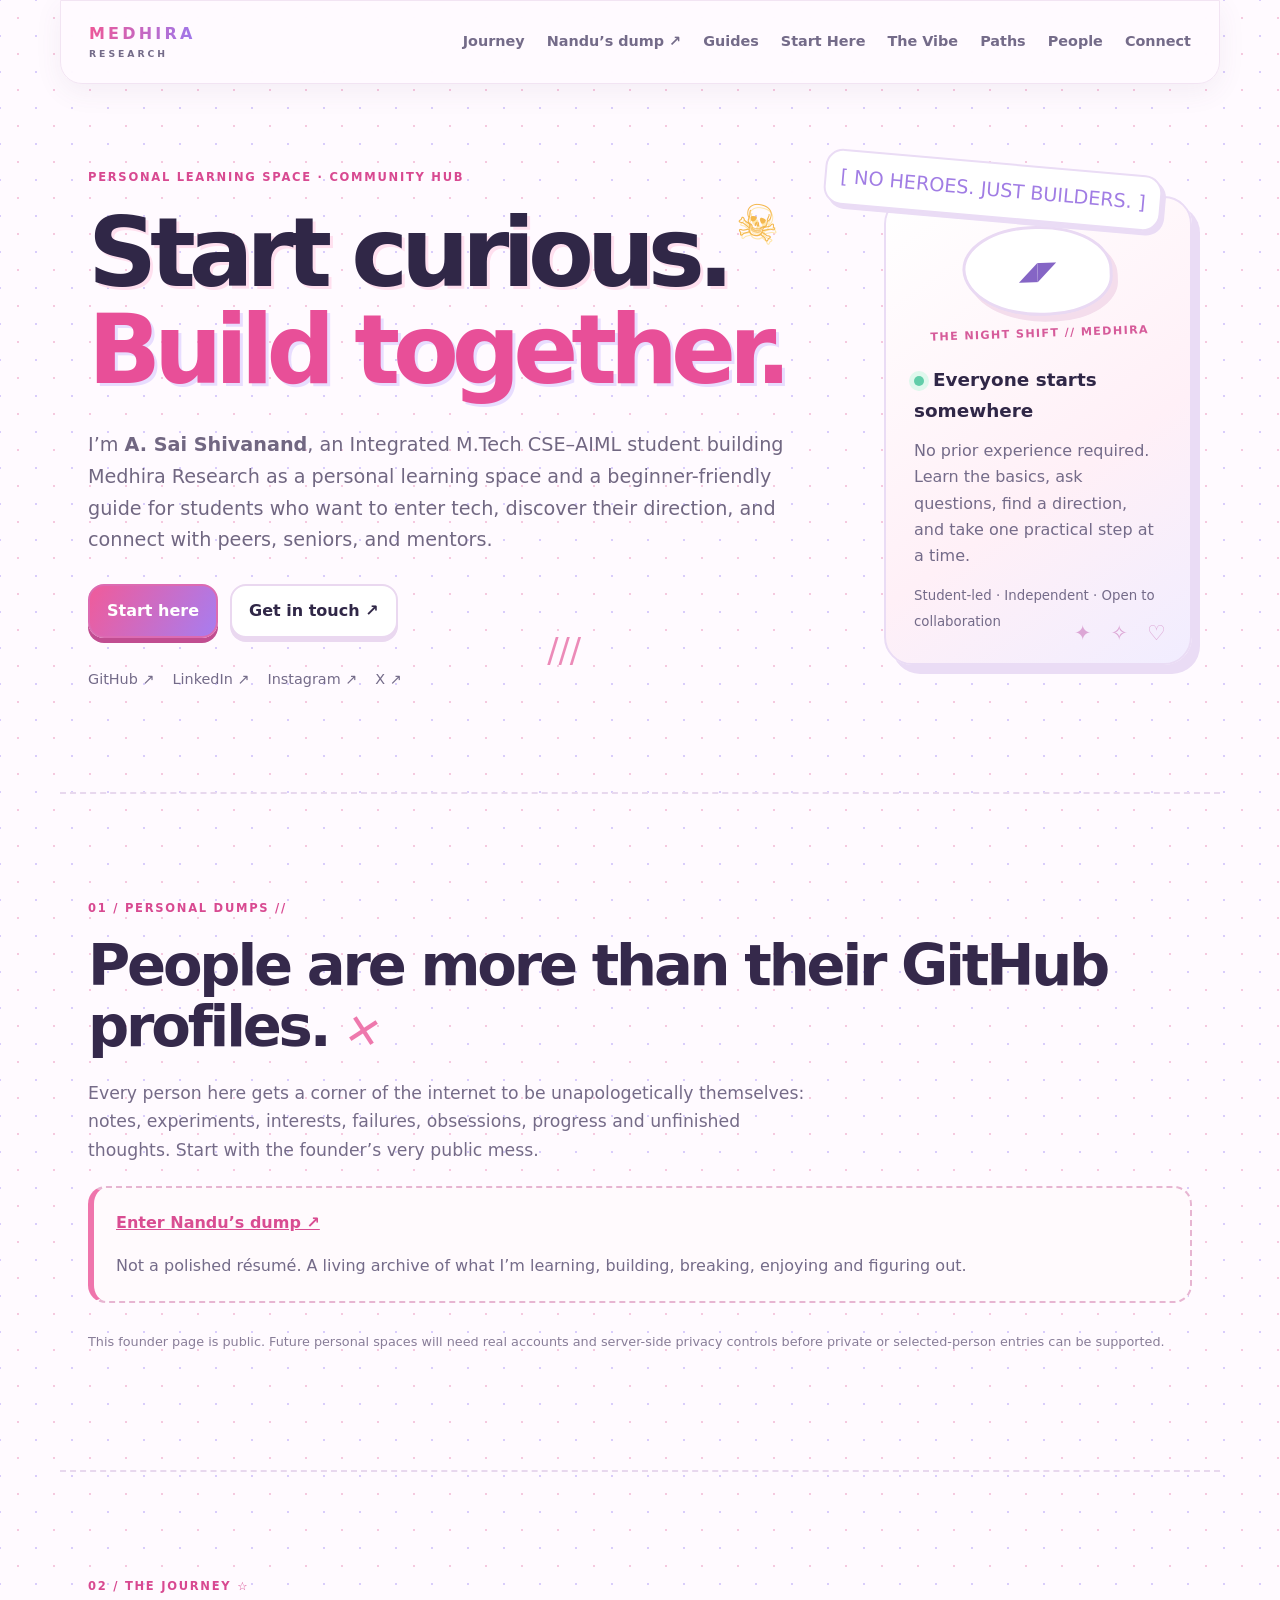
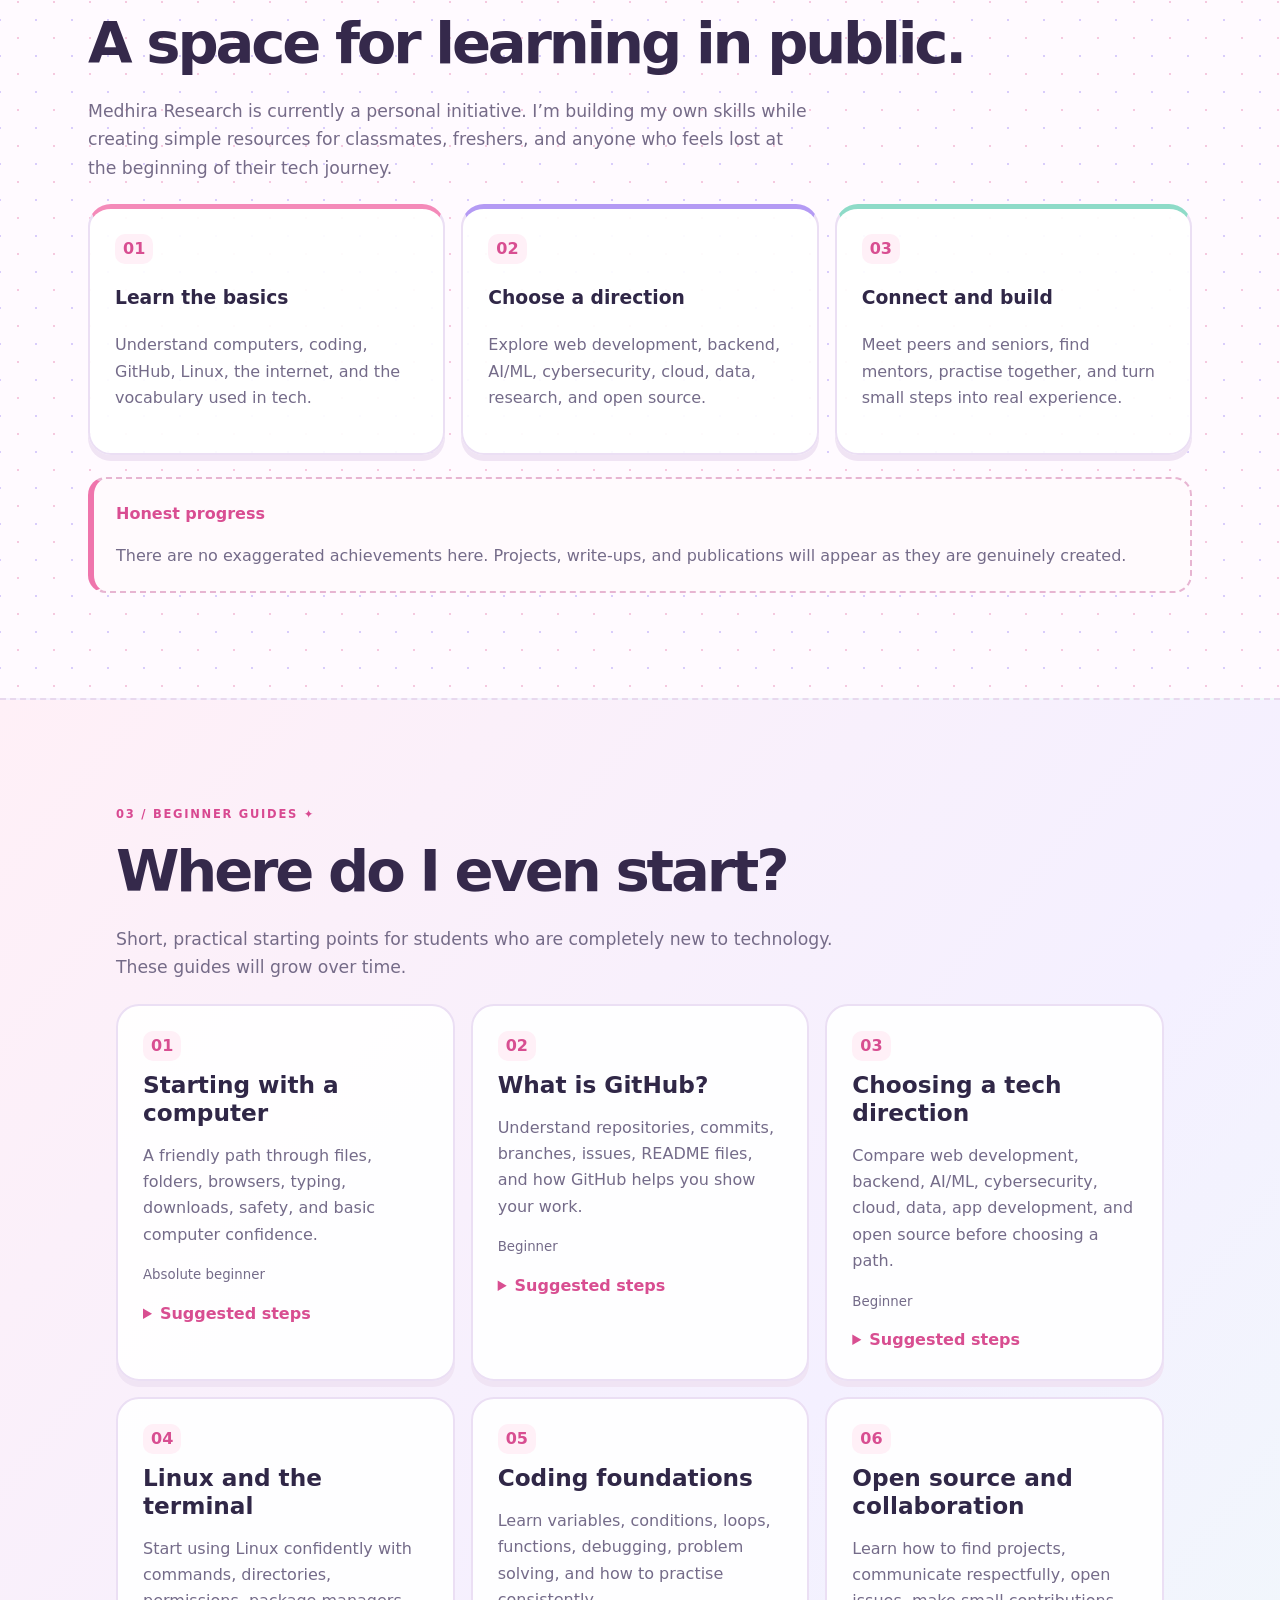
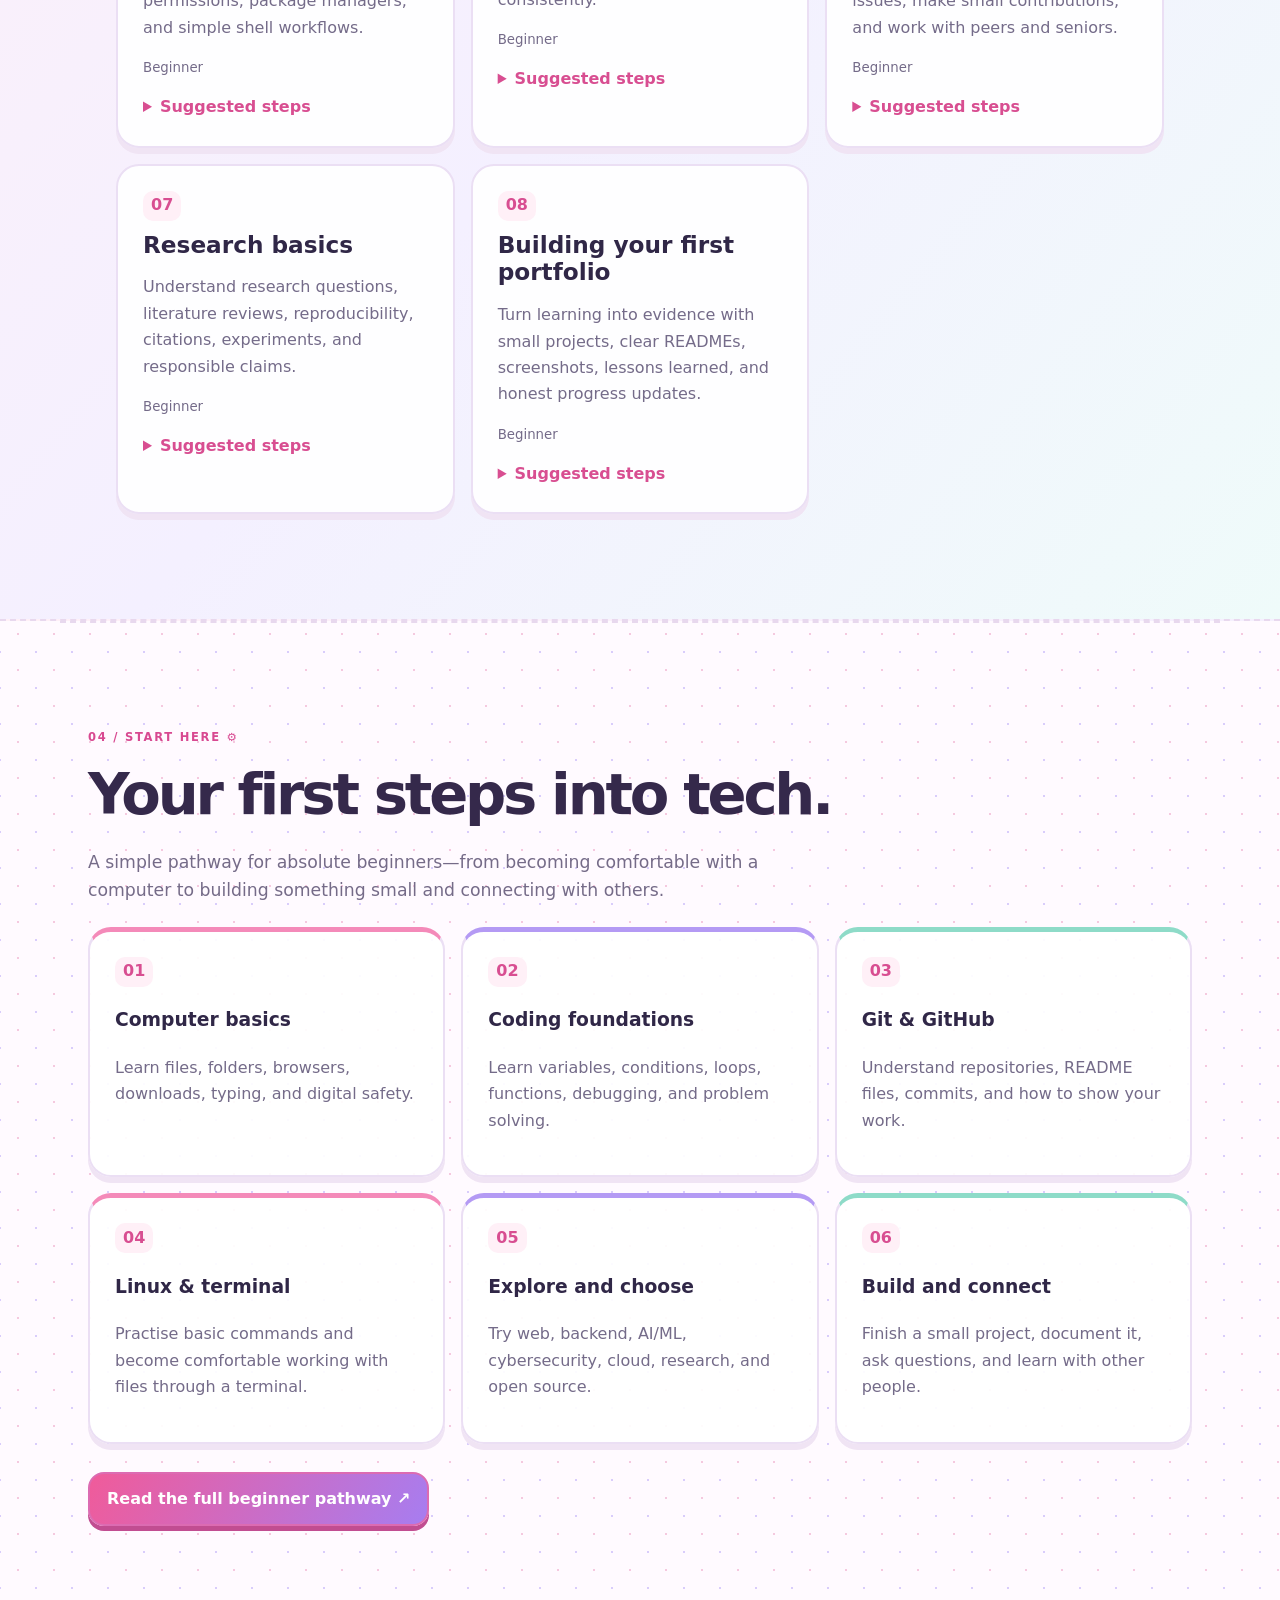
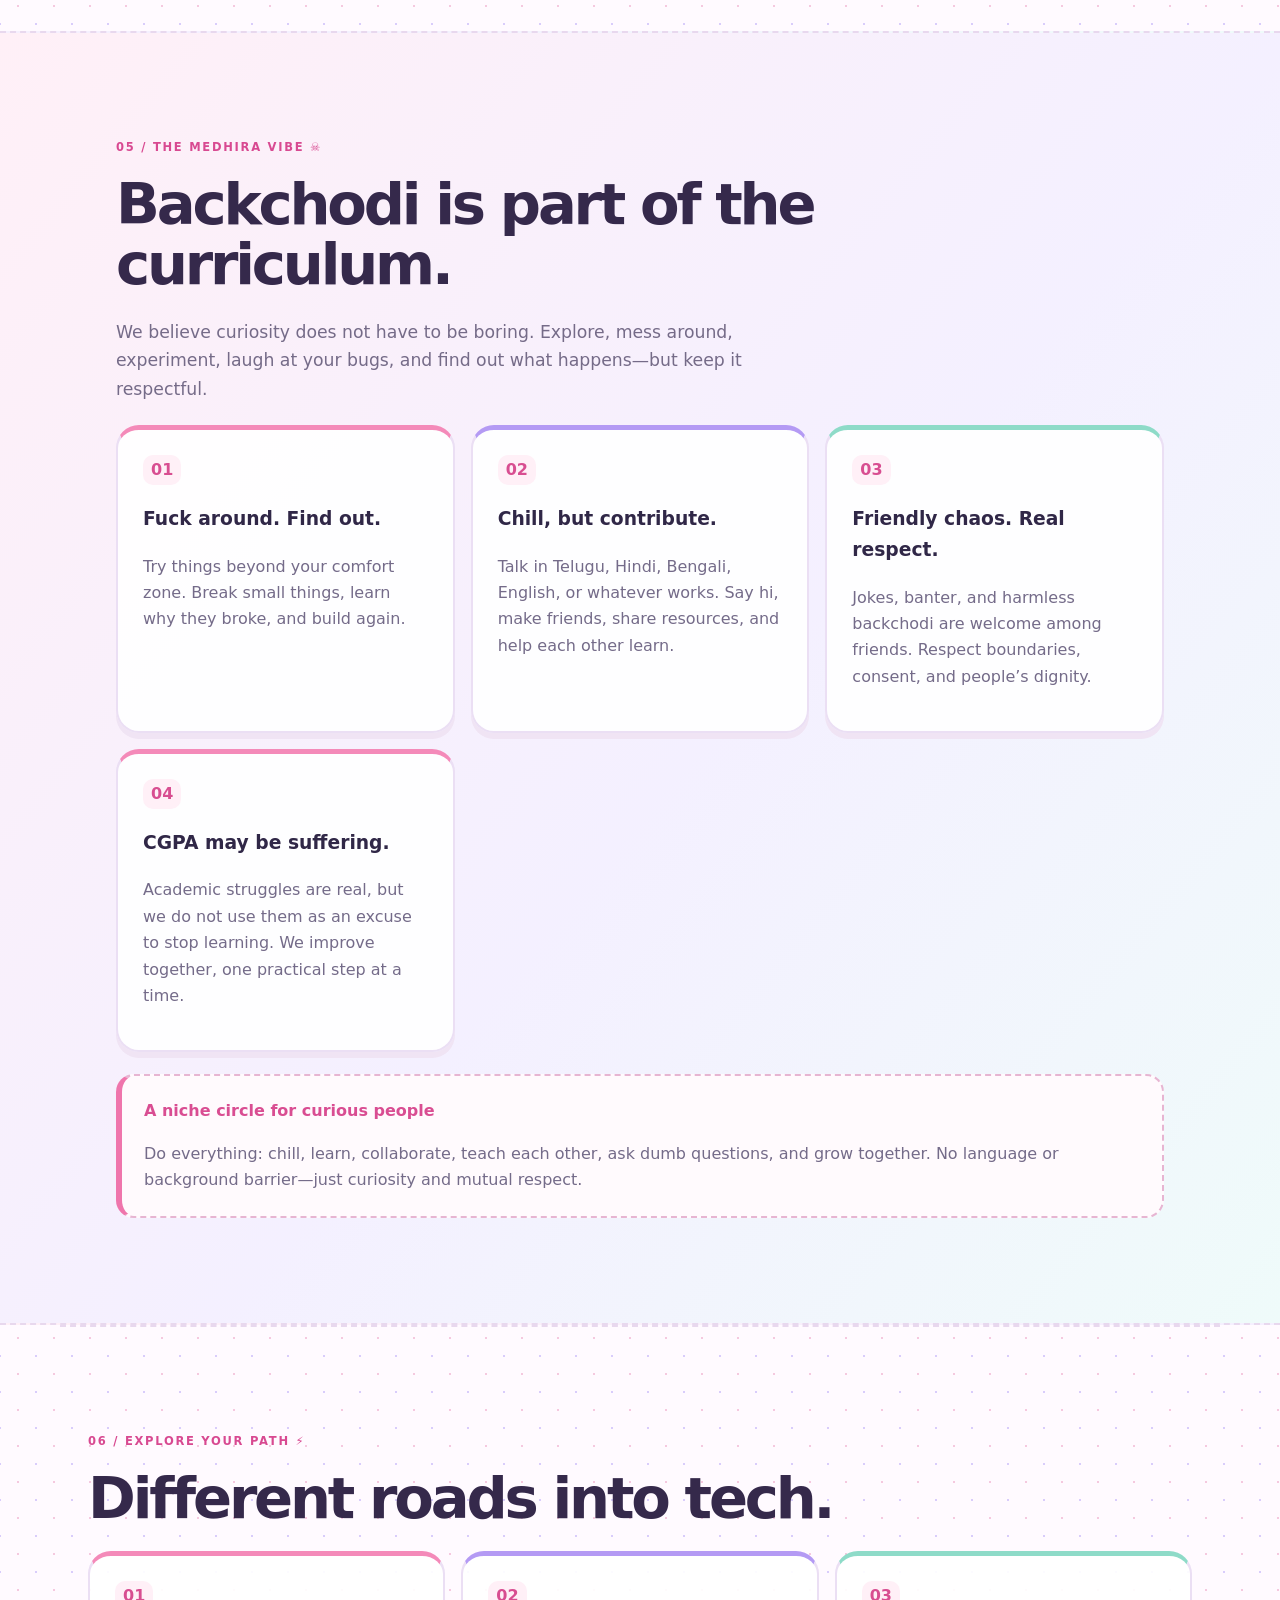
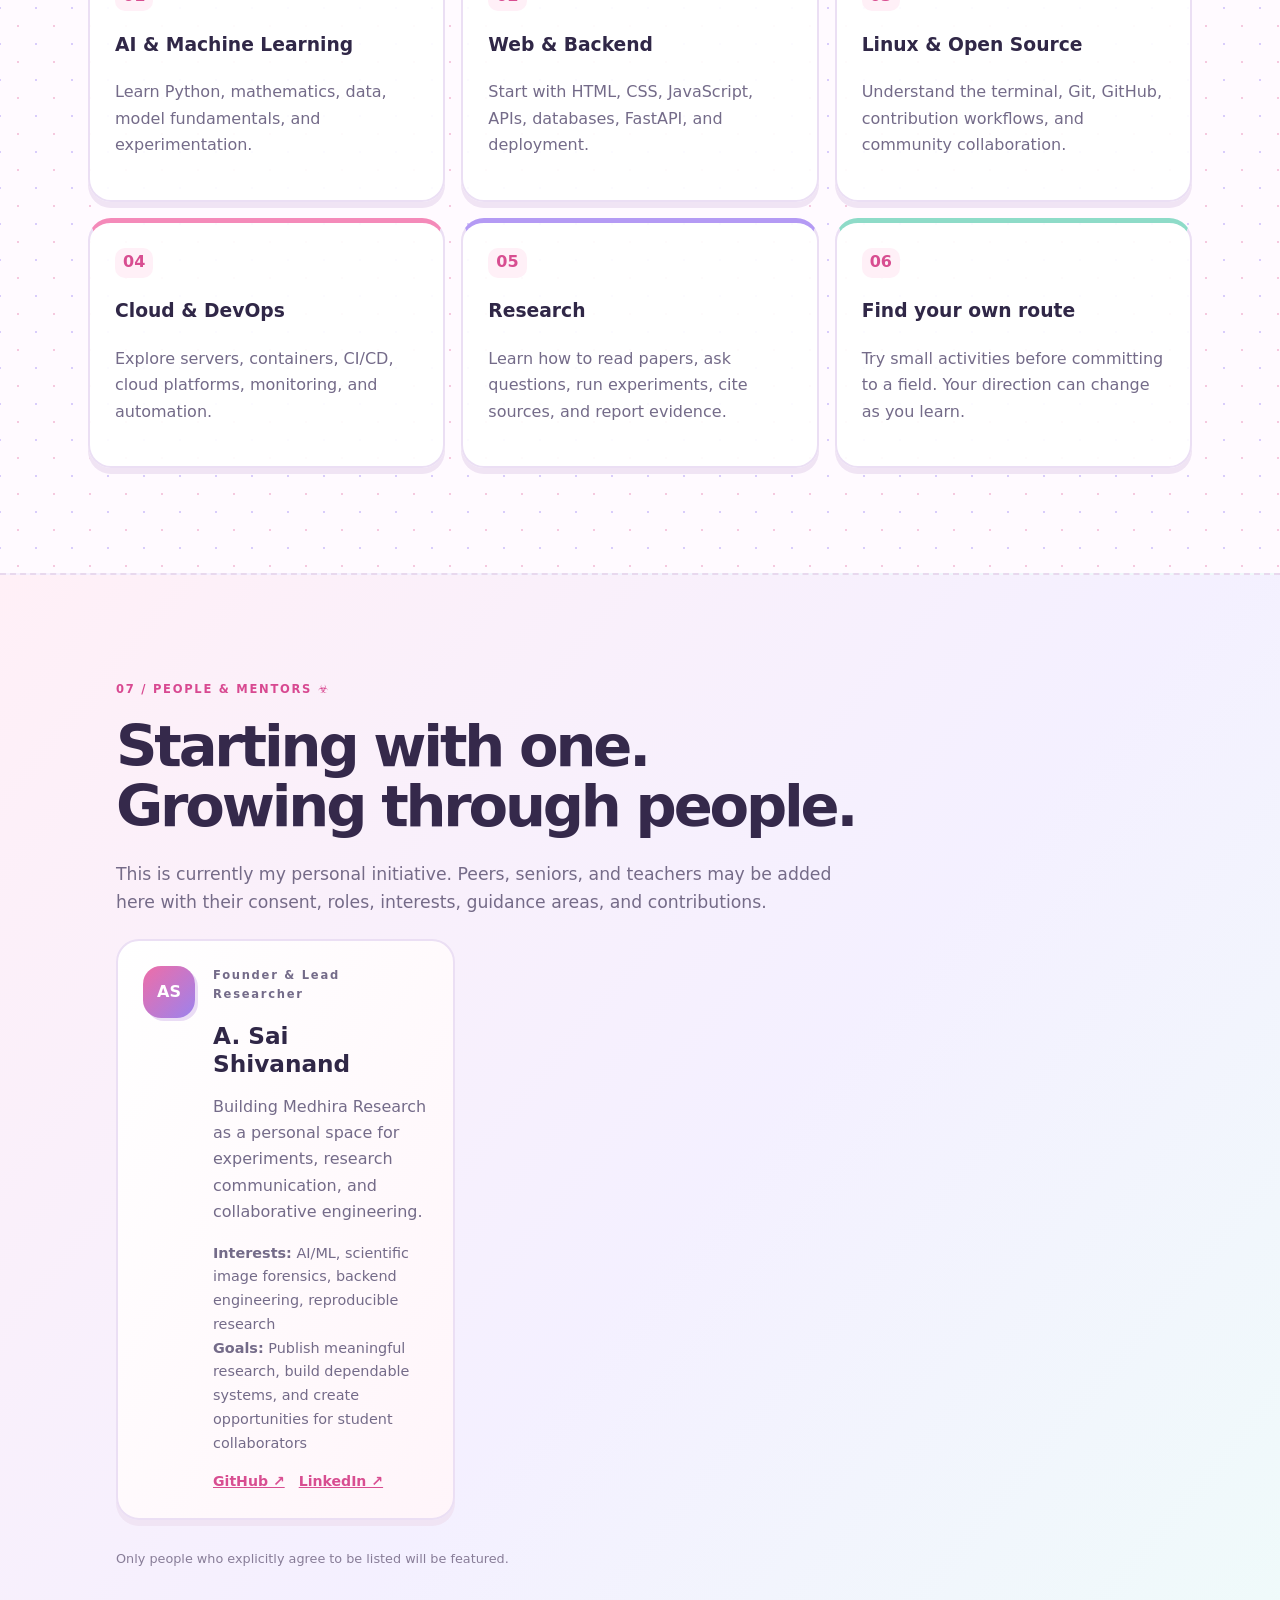
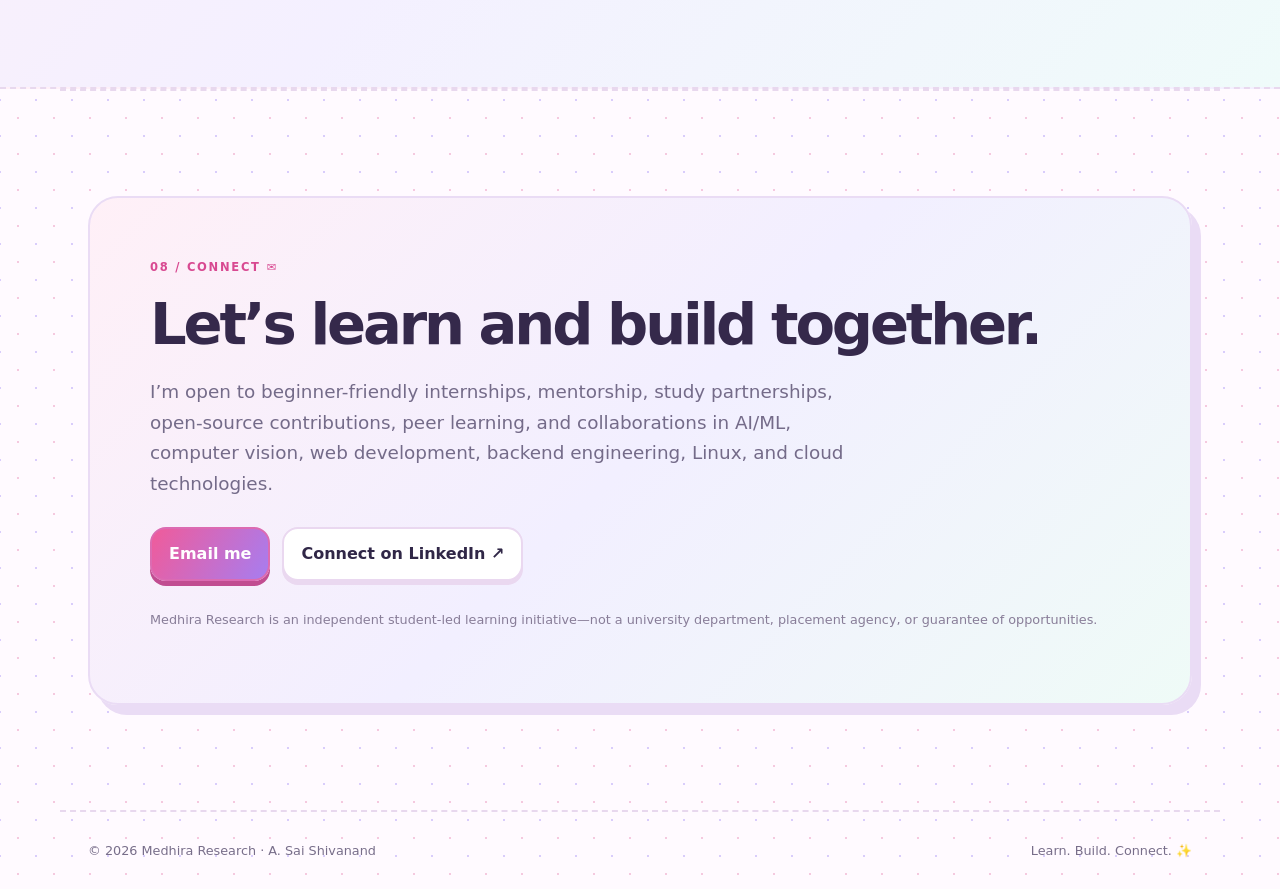
==== commit a03252c4: "design: replace cute decorations with dark comic-book identity" ====
--- a/website/index.html
+++ b/website/index.html
@@ -14,7 +14,7 @@
 </header>
 <main>
 <section id="home" class="hero shell">
-  <div class="sticker sticker-star" aria-hidden="true">✦</div><div class="sticker sticker-cat" aria-hidden="true">ฅ^•ﻌ•^ฅ</div><div class="sticker sticker-spark" aria-hidden="true">✧･ﾟ</div>
+  <div class="sticker sticker-star" aria-hidden="true">☠</div><div class="sticker sticker-cat" aria-hidden="true">[ NO HEROES. JUST BUILDERS. ]</div><div class="sticker sticker-spark" aria-hidden="true">///</div>
   <div>
     <p class="kicker">PERSONAL LEARNING SPACE · COMMUNITY HUB</p>
     <h1>Start curious.<br><em>Build together.</em></h1>
@@ -22,21 +22,21 @@
     <div class="button-row"><a class="button primary" href="#start-here">Start here</a><a class="button" href="mailto:asaishivanand@gmail.com">Get in touch ↗</a></div>
     <div class="social-row" aria-label="Social profiles"><a href="https://github.com/asaishivanand-design" target="_blank" rel="noreferrer">GitHub ↗</a><a href="https://www.linkedin.com/in/sai-shivanand-appalla-9398b3321/" target="_blank" rel="noreferrer">LinkedIn ↗</a><a href="https://www.instagram.com/_shivanand_21/" target="_blank" rel="noreferrer">Instagram ↗</a><a href="https://x.com/_shivanand_" target="_blank" rel="noreferrer">X ↗</a></div>
   </div>
-  <aside class="hero-note"><div class="mascot" aria-hidden="true"><span class="mascot-face">૮ ˶ᵔ ᵕ ᵔ˶ ა</span><span class="mascot-caption">tiny lab assistant</span></div><span class="status-dot"></span><strong>Everyone starts somewhere</strong><p>No prior experience required. Learn the basics, ask questions, find a direction, and take one practical step at a time.</p><small>Student-led · Independent · Open to collaboration</small></aside>
+  <aside class="hero-note"><div class="mascot" aria-hidden="true"><span class="mascot-face">◢◤</span><span class="mascot-caption">THE NIGHT SHIFT // MEDHIRA</span></div><span class="status-dot"></span><strong>Everyone starts somewhere</strong><p>No prior experience required. Learn the basics, ask questions, find a direction, and take one practical step at a time.</p><small>Student-led · Independent · Open to collaboration</small></aside>
 </section>
-<section id="personal-dumps" class="section shell"><p class="kicker">01 / PERSONAL DUMPS ✿</p><h2>People are more than their GitHub profiles. <span class="heading-doodle">♡</span></h2><p class="section-intro">Every person here gets a corner of the internet to be unapologetically themselves: notes, experiments, interests, failures, obsessions, progress and unfinished thoughts. Start with the founder’s very public mess.</p><div class="research-note"><strong><a href="nandu/">Enter Nandu’s dump ↗</a></strong><p>Not a polished résumé. A living archive of what I’m learning, building, breaking, enjoying and figuring out.</p></div><p class="fine-print">This founder page is public. Future personal spaces will need real accounts and server-side privacy controls before private or selected-person entries can be supported.</p></section>
+<section id="personal-dumps" class="section shell"><p class="kicker">01 / PERSONAL DUMPS //</p><h2>People are more than their GitHub profiles. <span class="heading-doodle">✕</span></h2><p class="section-intro">Every person here gets a corner of the internet to be unapologetically themselves: notes, experiments, interests, failures, obsessions, progress and unfinished thoughts. Start with the founder’s very public mess.</p><div class="research-note"><strong><a href="nandu/">Enter Nandu’s dump ↗</a></strong><p>Not a polished résumé. A living archive of what I’m learning, building, breaking, enjoying and figuring out.</p></div><p class="fine-print">This founder page is public. Future personal spaces will need real accounts and server-side privacy controls before private or selected-person entries can be supported.</p></section>
 <section id="journey" class="section shell">
   <p class="kicker">02 / THE JOURNEY ☆</p><h2>A space for learning in public.</h2>
   <p class="section-intro">Medhira Research is currently a personal initiative. I’m building my own skills while creating simple resources for classmates, freshers, and anyone who feels lost at the beginning of their tech journey.</p>
   <div class="research-grid"><article><span>01</span><h3>Learn the basics</h3><p>Understand computers, coding, GitHub, Linux, the internet, and the vocabulary used in tech.</p></article><article><span>02</span><h3>Choose a direction</h3><p>Explore web development, backend, AI/ML, cybersecurity, cloud, data, research, and open source.</p></article><article><span>03</span><h3>Connect and build</h3><p>Meet peers and seniors, find mentors, practise together, and turn small steps into real experience.</p></article></div>
   <div class="research-note"><strong>Honest progress</strong><p>There are no exaggerated achievements here. Projects, write-ups, and publications will appear as they are genuinely created.</p></div>
 </section>
-<section id="guides" class="section tint"><div class="shell"><p class="kicker">03 / BEGINNER GUIDES ✧</p><h2>Where do I even start?</h2><p class="section-intro">Short, practical starting points for students who are completely new to technology. These guides will grow over time.</p><div id="guide-list" class="project-grid"><p class="muted-text">Loading beginner guides…</p></div></div></section>
-<section id="start-here" class="section shell"><p class="kicker">04 / START HERE 🐾</p><h2>Your first steps into tech.</h2><p class="section-intro">A simple pathway for absolute beginners—from becoming comfortable with a computer to building something small and connecting with others.</p><div class="research-grid"><article><span>01</span><h3>Computer basics</h3><p>Learn files, folders, browsers, downloads, typing, and digital safety.</p></article><article><span>02</span><h3>Coding foundations</h3><p>Learn variables, conditions, loops, functions, debugging, and problem solving.</p></article><article><span>03</span><h3>Git &amp; GitHub</h3><p>Understand repositories, README files, commits, and how to show your work.</p></article><article><span>04</span><h3>Linux &amp; terminal</h3><p>Practise basic commands and become comfortable working with files through a terminal.</p></article><article><span>05</span><h3>Explore and choose</h3><p>Try web, backend, AI/ML, cybersecurity, cloud, research, and open source.</p></article><article><span>06</span><h3>Build and connect</h3><p>Finish a small project, document it, ask questions, and learn with other people.</p></article></div><div class="button-row"><a class="button primary" href="https://github.com/Medhira-Research/medhira-research/blob/main/community/START_HERE.md" target="_blank" rel="noreferrer">Read the full beginner pathway ↗</a></div></section>
-<section id="vibe" class="section tint"><div class="shell"><p class="kicker">05 / THE MEDHIRA VIBE 🍡</p><h2>Backchodi is part of the curriculum.</h2><p class="section-intro">We believe curiosity does not have to be boring. Explore, mess around, experiment, laugh at your bugs, and find out what happens—but keep it respectful.</p><div class="research-grid"><article><span>01</span><h3>Fuck around. Find out.</h3><p>Try things beyond your comfort zone. Break small things, learn why they broke, and build again.</p></article><article><span>02</span><h3>Chill, but contribute.</h3><p>Talk in Telugu, Hindi, Bengali, English, or whatever works. Say hi, make friends, share resources, and help each other learn.</p></article><article><span>03</span><h3>Friendly chaos. Real respect.</h3><p>Jokes, banter, and harmless backchodi are welcome among friends. Respect boundaries, consent, and people’s dignity.</p></article><article><span>04</span><h3>CGPA may be suffering.</h3><p>Academic struggles are real, but we do not use them as an excuse to stop learning. We improve together, one practical step at a time.</p></article></div><div class="research-note"><strong>A niche circle for curious people</strong><p>Do everything: chill, learn, collaborate, teach each other, ask dumb questions, and grow together. No language or background barrier—just curiosity and mutual respect.</p></div></div></section>
-<section id="interests" class="section shell"><p class="kicker">06 / EXPLORE YOUR PATH 🌈</p><h2>Different roads into tech.</h2><div class="research-grid"><article><span>01</span><h3>AI &amp; Machine Learning</h3><p>Learn Python, mathematics, data, model fundamentals, and experimentation.</p></article><article><span>02</span><h3>Web &amp; Backend</h3><p>Start with HTML, CSS, JavaScript, APIs, databases, FastAPI, and deployment.</p></article><article><span>03</span><h3>Linux &amp; Open Source</h3><p>Understand the terminal, Git, GitHub, contribution workflows, and community collaboration.</p></article><article><span>04</span><h3>Cloud &amp; DevOps</h3><p>Explore servers, containers, CI/CD, cloud platforms, monitoring, and automation.</p></article><article><span>05</span><h3>Research</h3><p>Learn how to read papers, ask questions, run experiments, cite sources, and report evidence.</p></article><article><span>06</span><h3>Find your own route</h3><p>Try small activities before committing to a field. Your direction can change as you learn.</p></article></div></section>
-<section id="people" class="section tint"><div class="shell"><p class="kicker">07 / PEOPLE &amp; MENTORS 🧸</p><h2>Starting with one.<br>Growing through people.</h2><p class="section-intro">This is currently my personal initiative. Peers, seniors, and teachers may be added here with their consent, roles, interests, guidance areas, and contributions.</p><div id="team-list" class="team-grid"><p class="muted-text">Loading profile…</p></div><p class="fine-print">Only people who explicitly agree to be listed will be featured.</p></div></section>
-<section id="collaborate" class="section shell"><div class="collaboration"><p class="kicker">08 / CONNECT 💌</p><h2>Let’s learn and build together.</h2><p>I’m open to beginner-friendly internships, mentorship, study partnerships, open-source contributions, peer learning, and collaborations in AI/ML, computer vision, web development, backend engineering, Linux, and cloud technologies.</p><div class="button-row"><a class="button primary" href="mailto:asaishivanand@gmail.com?subject=Medhira%20Research%20conversation">Email me</a><a class="button" href="https://www.linkedin.com/in/sai-shivanand-appalla-9398b3321/" target="_blank" rel="noreferrer">Connect on LinkedIn ↗</a></div><p class="fine-print">Medhira Research is an independent student-led learning initiative—not a university department, placement agency, or guarantee of opportunities.</p></div></section>
+<section id="guides" class="section tint"><div class="shell"><p class="kicker">03 / BEGINNER GUIDES ✦</p><h2>Where do I even start?</h2><p class="section-intro">Short, practical starting points for students who are completely new to technology. These guides will grow over time.</p><div id="guide-list" class="project-grid"><p class="muted-text">Loading beginner guides…</p></div></div></section>
+<section id="start-here" class="section shell"><p class="kicker">04 / START HERE ⚙</p><h2>Your first steps into tech.</h2><p class="section-intro">A simple pathway for absolute beginners—from becoming comfortable with a computer to building something small and connecting with others.</p><div class="research-grid"><article><span>01</span><h3>Computer basics</h3><p>Learn files, folders, browsers, downloads, typing, and digital safety.</p></article><article><span>02</span><h3>Coding foundations</h3><p>Learn variables, conditions, loops, functions, debugging, and problem solving.</p></article><article><span>03</span><h3>Git &amp; GitHub</h3><p>Understand repositories, README files, commits, and how to show your work.</p></article><article><span>04</span><h3>Linux &amp; terminal</h3><p>Practise basic commands and become comfortable working with files through a terminal.</p></article><article><span>05</span><h3>Explore and choose</h3><p>Try web, backend, AI/ML, cybersecurity, cloud, research, and open source.</p></article><article><span>06</span><h3>Build and connect</h3><p>Finish a small project, document it, ask questions, and learn with other people.</p></article></div><div class="button-row"><a class="button primary" href="https://github.com/Medhira-Research/medhira-research/blob/main/community/START_HERE.md" target="_blank" rel="noreferrer">Read the full beginner pathway ↗</a></div></section>
+<section id="vibe" class="section tint"><div class="shell"><p class="kicker">05 / THE MEDHIRA VIBE ☠</p><h2>Backchodi is part of the curriculum.</h2><p class="section-intro">We believe curiosity does not have to be boring. Explore, mess around, experiment, laugh at your bugs, and find out what happens—but keep it respectful.</p><div class="research-grid"><article><span>01</span><h3>Fuck around. Find out.</h3><p>Try things beyond your comfort zone. Break small things, learn why they broke, and build again.</p></article><article><span>02</span><h3>Chill, but contribute.</h3><p>Talk in Telugu, Hindi, Bengali, English, or whatever works. Say hi, make friends, share resources, and help each other learn.</p></article><article><span>03</span><h3>Friendly chaos. Real respect.</h3><p>Jokes, banter, and harmless backchodi are welcome among friends. Respect boundaries, consent, and people’s dignity.</p></article><article><span>04</span><h3>CGPA may be suffering.</h3><p>Academic struggles are real, but we do not use them as an excuse to stop learning. We improve together, one practical step at a time.</p></article></div><div class="research-note"><strong>A niche circle for curious people</strong><p>Do everything: chill, learn, collaborate, teach each other, ask dumb questions, and grow together. No language or background barrier—just curiosity and mutual respect.</p></div></div></section>
+<section id="interests" class="section shell"><p class="kicker">06 / EXPLORE YOUR PATH ⚡</p><h2>Different roads into tech.</h2><div class="research-grid"><article><span>01</span><h3>AI &amp; Machine Learning</h3><p>Learn Python, mathematics, data, model fundamentals, and experimentation.</p></article><article><span>02</span><h3>Web &amp; Backend</h3><p>Start with HTML, CSS, JavaScript, APIs, databases, FastAPI, and deployment.</p></article><article><span>03</span><h3>Linux &amp; Open Source</h3><p>Understand the terminal, Git, GitHub, contribution workflows, and community collaboration.</p></article><article><span>04</span><h3>Cloud &amp; DevOps</h3><p>Explore servers, containers, CI/CD, cloud platforms, monitoring, and automation.</p></article><article><span>05</span><h3>Research</h3><p>Learn how to read papers, ask questions, run experiments, cite sources, and report evidence.</p></article><article><span>06</span><h3>Find your own route</h3><p>Try small activities before committing to a field. Your direction can change as you learn.</p></article></div></section>
+<section id="people" class="section tint"><div class="shell"><p class="kicker">07 / PEOPLE &amp; MENTORS ☣</p><h2>Starting with one.<br>Growing through people.</h2><p class="section-intro">This is currently my personal initiative. Peers, seniors, and teachers may be added here with their consent, roles, interests, guidance areas, and contributions.</p><div id="team-list" class="team-grid"><p class="muted-text">Loading profile…</p></div><p class="fine-print">Only people who explicitly agree to be listed will be featured.</p></div></section>
+<section id="collaborate" class="section shell"><div class="collaboration"><p class="kicker">08 / CONNECT ✉</p><h2>Let’s learn and build together.</h2><p>I’m open to beginner-friendly internships, mentorship, study partnerships, open-source contributions, peer learning, and collaborations in AI/ML, computer vision, web development, backend engineering, Linux, and cloud technologies.</p><div class="button-row"><a class="button primary" href="mailto:asaishivanand@gmail.com?subject=Medhira%20Research%20conversation">Email me</a><a class="button" href="https://www.linkedin.com/in/sai-shivanand-appalla-9398b3321/" target="_blank" rel="noreferrer">Connect on LinkedIn ↗</a></div><p class="fine-print">Medhira Research is an independent student-led learning initiative—not a university department, placement agency, or guarantee of opportunities.</p></div></section>
 </main>
 <footer class="site-footer shell"><span>© <span id="year"></span> Medhira Research · A. Sai Shivanand</span><span>Learn. Build. Connect. ✨</span></footer>
 <script>
--- a/website/style.css
+++ b/website/style.css
@@ -1,3 +1,47 @@
 :root{--ink:#101827;--muted:#687386;--line:#dce3eb;--paper:#fff;--soft:#f4f7fb;--accent:#2563eb;--accent-soft:#eaf1ff}*{box-sizing:border-box}html{scroll-behavior:smooth}body{margin:0;font-family:Inter,ui-sans-serif,system-ui,-apple-system,BlinkMacSystemFont,"Segoe UI",sans-serif;color:var(--ink);background:var(--paper);line-height:1.65}a{color:inherit}.shell{max-width:1160px;margin:0 auto;padding-left:28px;padding-right:28px}.site-header{display:flex;justify-content:space-between;align-items:center;gap:24px;padding-top:25px;padding-bottom:25px}.brand{display:inline-flex;flex-direction:column;text-decoration:none;font-weight:900;letter-spacing:.16em;line-height:1}.brand small{font-size:.58rem;letter-spacing:.32em;color:var(--muted);margin-top:7px}.site-header nav{display:flex;gap:22px;flex-wrap:wrap}.site-header nav a{font-size:.9rem;color:var(--muted);text-decoration:none}.site-header nav a:hover,.text-link:hover{color:var(--accent)}.hero{min-height:78vh;display:grid;grid-template-columns:minmax(0,1.65fr) minmax(250px,.7fr);align-items:center;gap:70px;padding-top:90px;padding-bottom:110px}.kicker,.tag{font-size:.72rem;letter-spacing:.15em;font-weight:800;color:var(--accent);margin:0 0 18px}.hero h1{font-size:clamp(3rem,7vw,6.7rem);line-height:1.01;letter-spacing:-.07em;margin:0 0 30px;max-width:900px}.hero h1 em{font-style:normal;color:var(--accent)}.hero-text{font-size:1.2rem;color:var(--muted);max-width:720px}.button-row{display:flex;gap:12px;flex-wrap:wrap;margin-top:28px}.button{display:inline-block;border:1px solid var(--line);border-radius:9px;padding:12px 17px;text-decoration:none;font-weight:750;background:var(--paper)}.button.primary{background:var(--ink);border-color:var(--ink);color:#fff}.social-row{display:flex;gap:18px;flex-wrap:wrap;margin-top:30px}.social-row a{font-size:.9rem;color:var(--muted);text-decoration:none}.hero-note{border:1px solid var(--line);border-radius:16px;padding:28px;background:var(--soft)}.hero-note strong{font-size:1.15rem}.hero-note p{color:var(--muted);margin:12px 0}.hero-note small{color:var(--muted)}.status-dot{display:inline-block;width:10px;height:10px;border-radius:50%;background:#16a34a;margin-right:9px}.section{border-top:1px solid var(--line);padding-top:105px;padding-bottom:105px}.section h2{font-size:clamp(2.2rem,4.5vw,4.2rem);line-height:1.05;letter-spacing:-.055em;margin:0 0 22px}.section-intro{color:var(--muted);font-size:1.08rem;max-width:720px}.featured-project{display:grid;grid-template-columns:1fr auto;gap:30px;border:1px solid var(--line);border-radius:16px;padding:34px;margin-top:38px;background:linear-gradient(135deg,#fff,var(--soft))}.featured-project h3,.project-card h3,.person-card h3{font-size:1.45rem;line-height:1.2;margin:10px 0}.featured-project p{max-width:760px;color:var(--muted)}.project-number{font-size:5rem;font-weight:900;color:var(--accent-soft);line-height:1}.tag-list{display:flex;flex-wrap:wrap;gap:8px;margin:22px 0}.tag-list span{font-size:.78rem;border:1px solid var(--line);padding:5px 9px;border-radius:999px;background:#fff}.text-link{display:inline-block;color:var(--accent);font-weight:800;text-decoration:none;margin-top:14px}.project-grid,.research-grid,.team-grid{display:grid;grid-template-columns:repeat(3,1fr);gap:16px;margin-top:22px}.project-card,.research-grid article,.person-card{border:1px solid var(--line);border-radius:14px;padding:25px;background:#fff}.project-card .card-index,.research-grid article>span{color:var(--accent);font-weight:850}.project-card p,.project-card small,.research-grid p,.person-card p{color:var(--muted)}.project-card small{display:block;margin-top:16px}.tint{background:var(--soft);max-width:none;padding-left:max(28px,calc((100% - 1104px)/2));padding-right:max(28px,calc((100% - 1104px)/2))}.research-note{margin-top:22px;padding:20px 24px;border-left:3px solid var(--accent);background:#fff}.research-note p{margin-bottom:0;color:var(--muted)}.person-card{display:grid;grid-template-columns:auto 1fr;gap:18px}.avatar{width:52px;height:52px;display:grid;place-items:center;border-radius:50%;background:var(--ink);color:#fff;font-weight:850}.person-card h3{margin-top:4px}.person-meta{font-size:.9rem}.person-links{display:flex;gap:14px;flex-wrap:wrap}.person-links a{color:var(--accent);font-size:.88rem;font-weight:750}.collaboration{max-width:1160px}.collaboration>p:not(.kicker):not(.fine-print){max-width:700px;color:var(--muted);font-size:1.15rem}.fine-print{font-size:.8rem;color:var(--muted);margin-top:28px}.muted-text{color:var(--muted)}.site-footer{border-top:1px solid var(--line);padding-top:28px;padding-bottom:28px;display:flex;justify-content:space-between;gap:20px;flex-wrap:wrap;color:var(--muted);font-size:.8rem}@media(max-width:800px){.site-header{align-items:flex-start;flex-direction:column}.hero{grid-template-columns:1fr;gap:32px;padding-top:65px}.project-grid,.research-grid,.team-grid{grid-template-columns:1fr}.section{padding-top:70px;padding-bottom:70px}.featured-project{grid-template-columns:1fr}.project-number{display:none}}
 /* Personal dump */
 .dump-hero{padding:76px 0 58px;border-bottom:1px solid var(--line)}.dump-hero h1{font-size:clamp(3rem,8vw,6.5rem);line-height:.98;letter-spacing:-.07em;margin:0 0 24px}.dump-hero h1 em{font-style:normal;color:var(--accent)}.dump-lede{font-size:1.2rem;color:var(--muted);max-width:780px}.dump-meta{display:flex;gap:10px;flex-wrap:wrap;margin:24px 0}.dump-meta span,.dump-chip{font-size:.78rem;border:1px solid var(--line);border-radius:999px;padding:6px 11px;color:var(--muted)}.dump-grid{display:grid;grid-template-columns:repeat(2,minmax(0,1fr));gap:16px;margin:26px 0 60px}.dump-card{border:1px solid var(--line);border-radius:14px;padding:24px;background:var(--paper)}.dump-card h2{font-size:1.45rem;margin:0 0 12px}.dump-card p,.dump-card li{color:var(--muted)}.dump-card.wide{grid-column:1/-1}.dump-card .raw-line{font-size:1.1rem;color:var(--ink);font-weight:700}.dump-warning{border-left:3px solid var(--accent);background:var(--soft);padding:16px 20px;color:var(--muted);font-size:.9rem}@media(max-width:700px){.dump-grid{grid-template-columns:1fr}.dump-card.wide{grid-column:auto}}
+
+
+/* MEDHIRA: maximum cute, minimum nonsense in the engineering */
+:root{--ink:#302747;--muted:#746b89;--line:#eadff5;--paper:#fffaff;--soft:#fff0f7;--accent:#f05b9a;--accent-soft:#ffe0ef;--lav:#a88af2;--mint:#8ddfcb;--yellow:#ffe58a;--blue:#9dd8ff}
+body{background-color:var(--paper);background-image:radial-gradient(#f5c9df 1.1px,transparent 1.1px),radial-gradient(#d9cdfb 1px,transparent 1px);background-position:0 0,18px 18px;background-size:36px 36px}
+a{transition:transform .18s ease,color .18s ease,background .18s ease}
+a:hover{transform:translateY(-2px)}
+.site-header{position:sticky;top:0;z-index:20;background:rgba(255,250,255,.9);backdrop-filter:blur(14px);border:1px solid #f2e4f3;border-radius:0 0 22px 22px;box-shadow:0 8px 28px #60407812}
+.brand{color:var(--ink);letter-spacing:.2em}.brand span{background:linear-gradient(100deg,#ee5797,#9c78ed);background-clip:text;color:transparent}.brand small{color:var(--muted)}
+.site-header nav a{color:var(--muted);font-weight:700}.site-header nav a:hover{color:var(--accent)}
+.hero{position:relative;min-height:78vh;padding-top:84px;padding-bottom:100px}
+.hero h1{font-size:clamp(3.3rem,7.5vw,7.2rem);letter-spacing:-.075em;color:#302747;text-shadow:3px 3px 0 #ffe0ef}
+.hero h1 em{color:#e84f98;text-shadow:3px 3px 0 #e8ddff}
+.kicker,.tag{color:#d84991}
+.hero-text{color:#716782}
+.button{border:2px solid #ead8f0;border-radius:16px;background:#fff;font-weight:850;box-shadow:0 4px 0 #ead8f0}
+.button.primary{background:linear-gradient(120deg,#f05b9a,#a77df0);border-color:#dc6bb2;box-shadow:0 5px 0 #c14d91;color:white}
+.button:active{transform:translateY(3px);box-shadow:0 1px 0 #ead8f0}
+.hero-note{position:relative;overflow:hidden;border:2px solid #eadcf5;border-radius:28px;background:linear-gradient(145deg,#fff,#fff0f7 60%,#f1edff);box-shadow:8px 9px 0 #eadcf5}
+.hero-note:after{content:"✦ ✧ ♡";position:absolute;right:18px;bottom:12px;color:#dca6d5;font-size:1.3rem;letter-spacing:.3em}
+.status-dot{background:#61cda9;box-shadow:0 0 0 5px #dff8ed}
+.section{border-top:2px dashed #e8d8ee}
+.section h2{color:#35294b}
+.section-intro{color:#756b88}
+.tinted,.tint{background:linear-gradient(130deg,#fff0f7,#f4f0ff 55%,#effbfa);border-top:2px dashed #e8d8ee;border-bottom:2px dashed #e8d8ee}
+.research-grid article,.project-card,.person-card,.dump-card{border:2px solid #ebdff4;border-radius:23px;background:rgba(255,255,255,.92);box-shadow:0 6px 0 #f0e4f4;transition:transform .2s ease,box-shadow .2s ease}
+.research-grid article:hover,.project-card:hover,.person-card:hover,.dump-card:hover{transform:translateY(-5px) rotate(-.35deg);box-shadow:0 11px 0 #ecdff5}
+.research-grid article:nth-child(3n+1){border-top:5px solid #f48ab9}.research-grid article:nth-child(3n+2){border-top:5px solid #b49af4}.research-grid article:nth-child(3n){border-top:5px solid #8edbc8}
+.research-grid article>span,.project-card .card-index{display:inline-grid;place-items:center;min-width:34px;height:30px;padding:0 8px;border-radius:10px;background:#fff0f7;color:#d84e91}
+.research-note{border:2px dashed #e7b5d2;border-left:6px solid #ef75ac;border-radius:18px;background:#fffafd;padding:22px}
+.research-note strong{color:#d94d92}.research-note a{color:inherit}
+.person-card{background:linear-gradient(120deg,#fff,#fff5fa)}.avatar{border-radius:18px;background:linear-gradient(135deg,#ef6da7,#9c82ed);box-shadow:3px 3px 0 #eadcf5}
+.person-links a,.text-link{color:#d84e91}
+.collaboration{border:2px solid #eadcf5;border-radius:30px;padding:clamp(25px,5vw,60px);background:linear-gradient(135deg,#fff0f7,#f2efff,#effbf7);box-shadow:9px 10px 0 #eadcf5}
+.site-footer{border-top:2px dashed #e8d8ee;color:#786e8a}
+.sticker{position:absolute;z-index:2;pointer-events:none;user-select:none}.sticker-star{top:14%;right:38%;font-size:3rem;color:#f4b84e;transform:rotate(13deg);text-shadow:2px 3px 0 #ffe7ad;animation:floaty 4s ease-in-out infinite}.sticker-cat{top:11%;right:5%;font-size:1.2rem;color:#a17de4;background:#fff;border:2px solid #eadcf5;border-radius:18px;padding:10px 14px;box-shadow:4px 4px 0 #eadcf5;transform:rotate(5deg)}.sticker-spark{bottom:16%;left:42%;font-size:2.1rem;color:#ec8ab8;animation:twinkle 2.5s ease-in-out infinite}
+.mascot{display:flex;align-items:center;justify-content:center;flex-direction:column;margin:0 auto 22px;transform:rotate(-2deg)}.mascot-face{display:grid;place-items:center;width:150px;height:90px;border-radius:48% 52% 44% 56%;background:#fff;border:3px solid #e9d9f3;box-shadow:5px 6px 0 #f4ddec;font-size:1.55rem;color:#8565c5}.mascot-caption{font-size:.7rem;font-weight:900;letter-spacing:.12em;text-transform:uppercase;color:#d65b9a;margin-top:9px}
+.heading-doodle{color:#ee78ad;font-size:.75em;display:inline-block;transform:rotate(12deg)}
+.project-card details{margin-top:15px;color:#746b89}.project-card summary{cursor:pointer;font-weight:800;color:#d84e91}.project-card ul{padding-left:20px}
+.fine-print{color:#887d98}.dump-hero{border-bottom:2px dashed #e8d8ee}
+@keyframes floaty{0%,100%{transform:translateY(0) rotate(13deg)}50%{transform:translateY(-9px) rotate(22deg)}}
+@keyframes twinkle{0%,100%{opacity:.65;transform:scale(.9) rotate(0)}50%{opacity:1;transform:scale(1.12) rotate(12deg)}}
+@media(max-width:800px){.site-header{position:relative}.hero{padding-top:55px}.sticker-star{right:7%;top:7%}.sticker-cat{display:none}.sticker-spark{left:auto;right:8%;bottom:8%}}
+@media(prefers-reduced-motion:reduce){*,*:before,*:after{scroll-behavior:auto!important;animation:none!important;transition:none!important}}
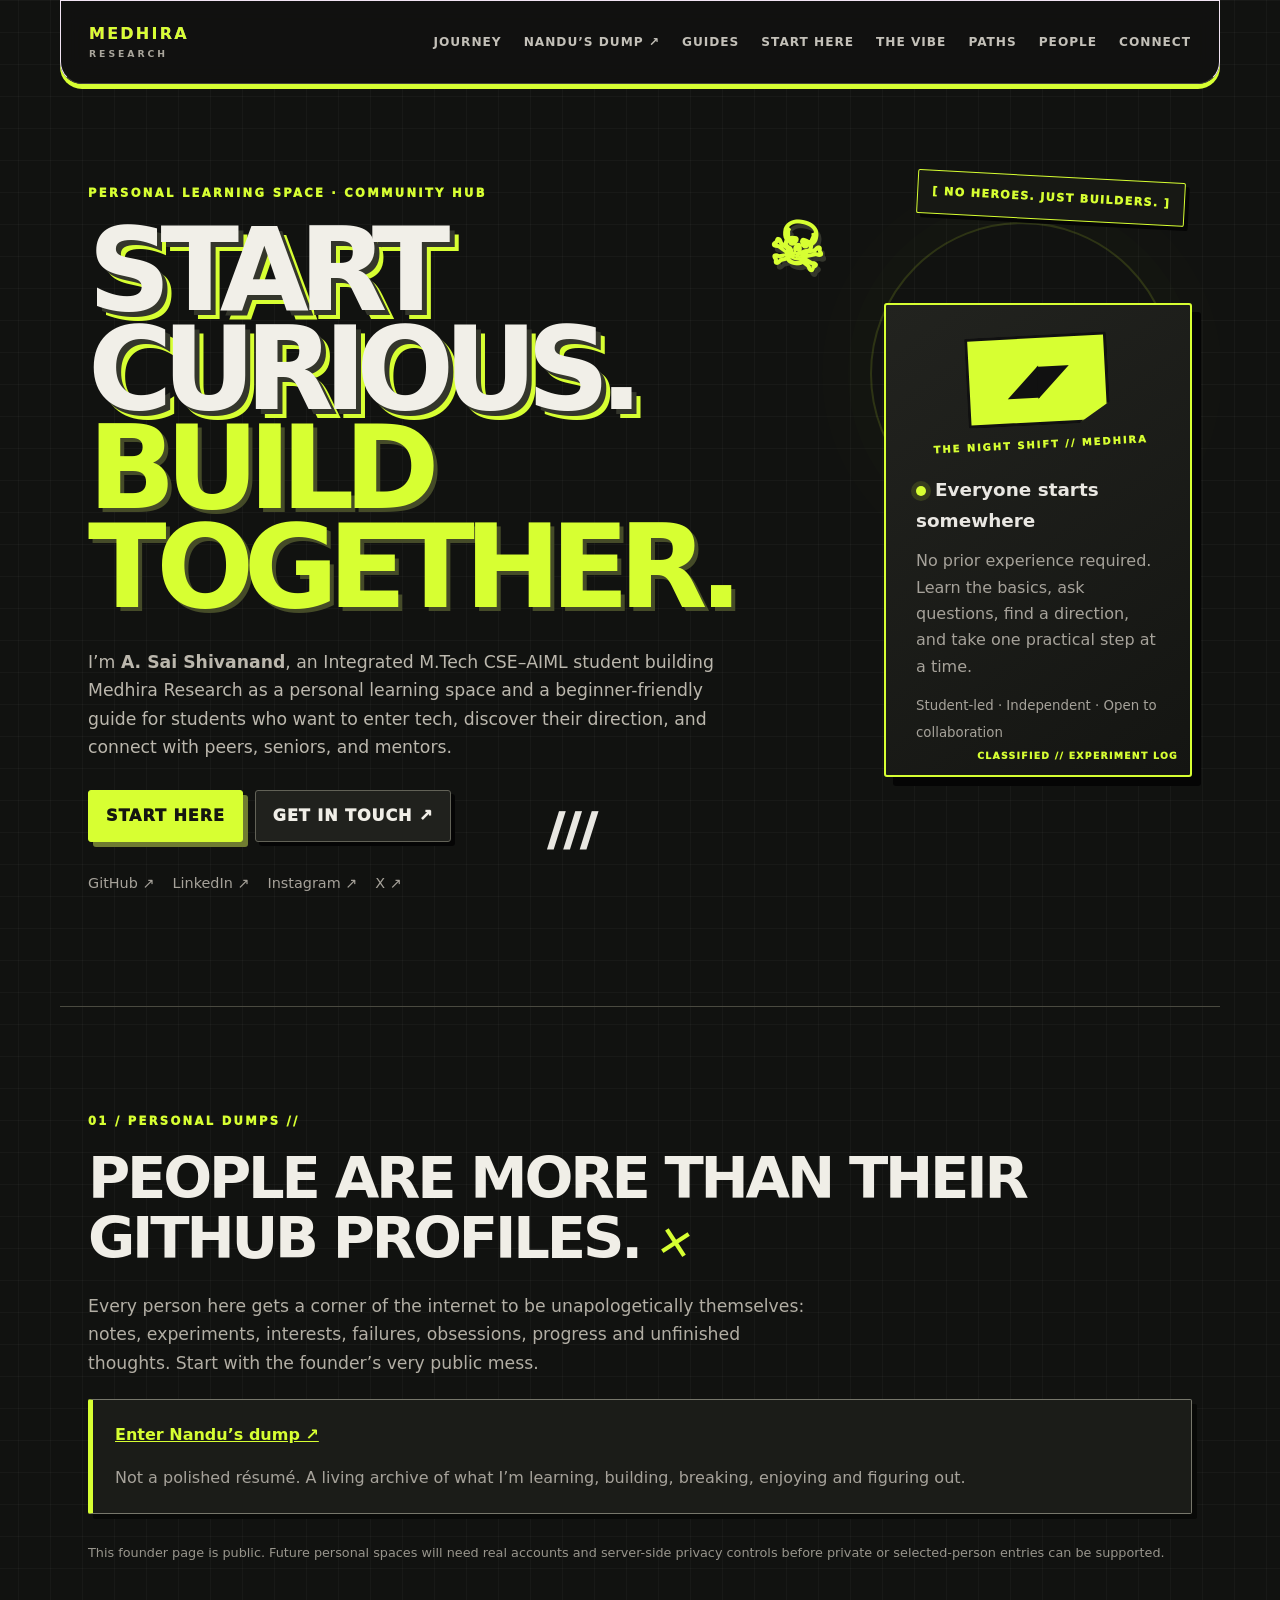
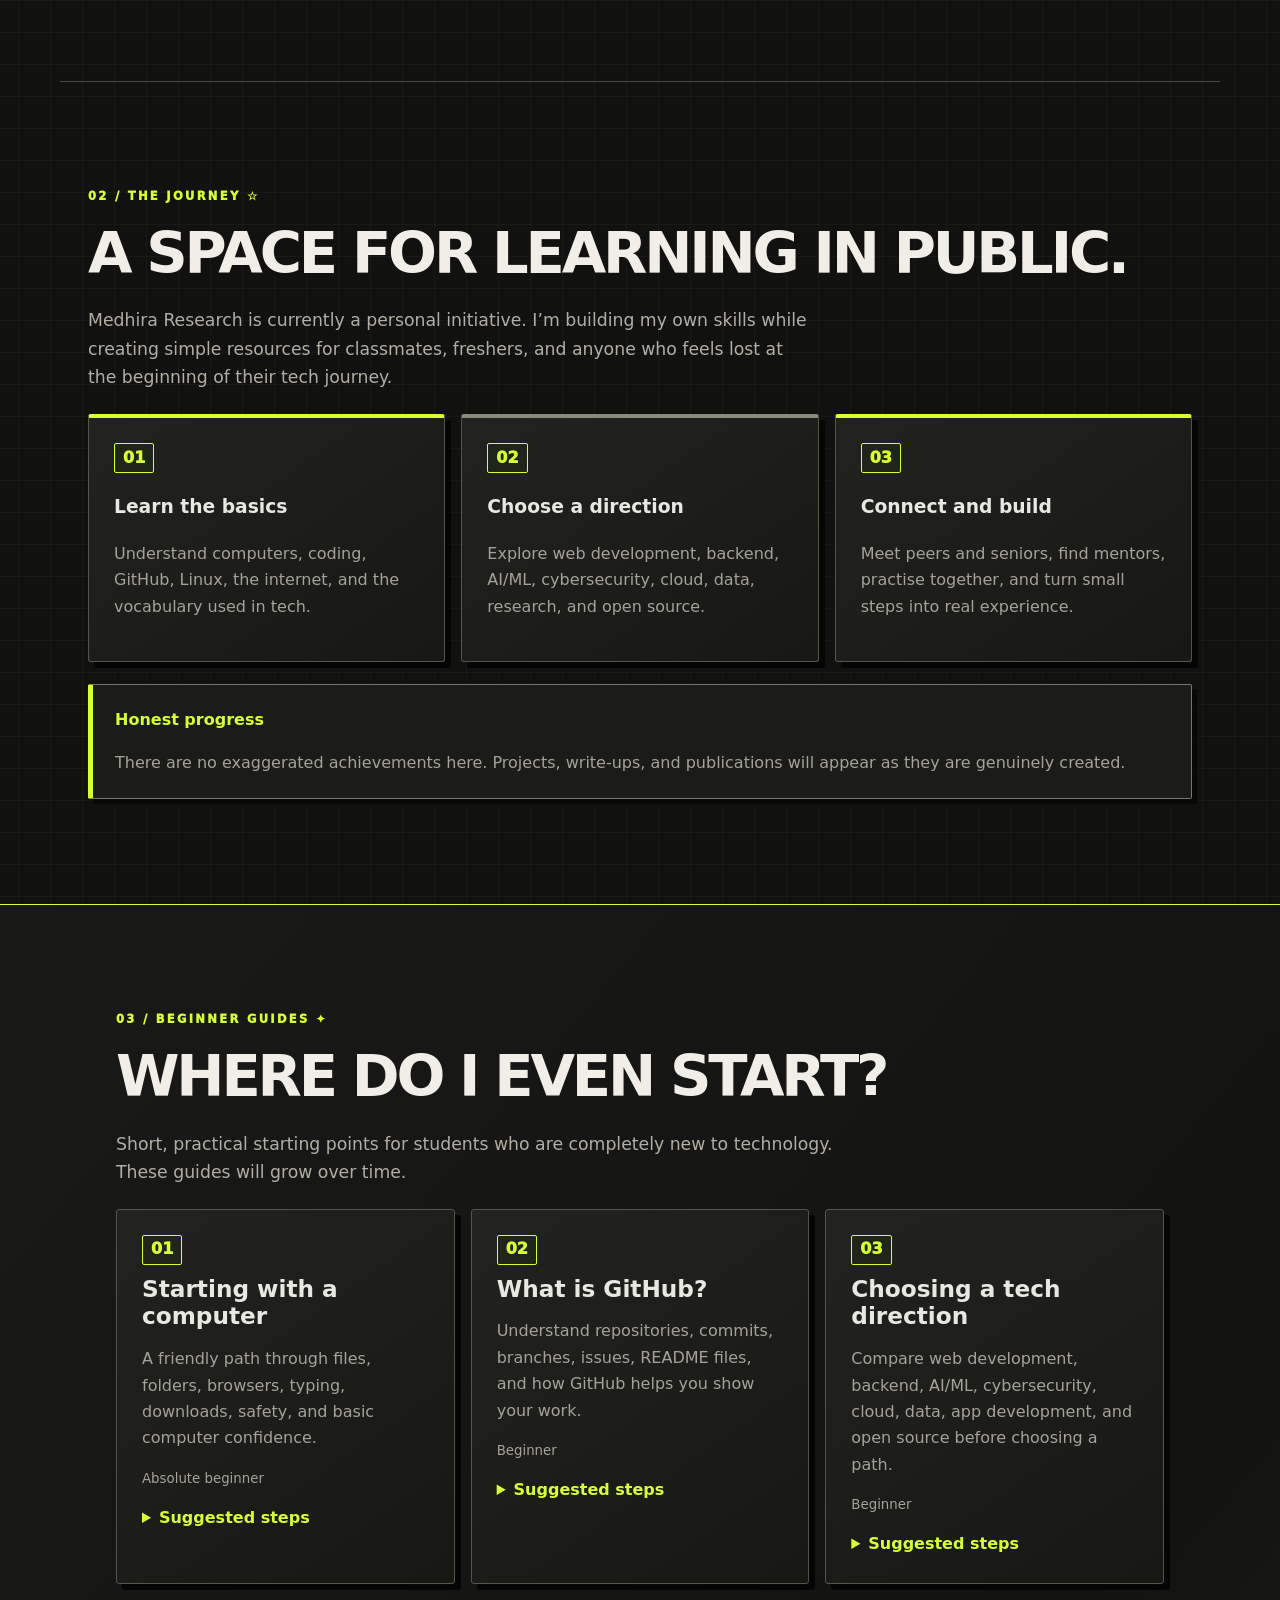
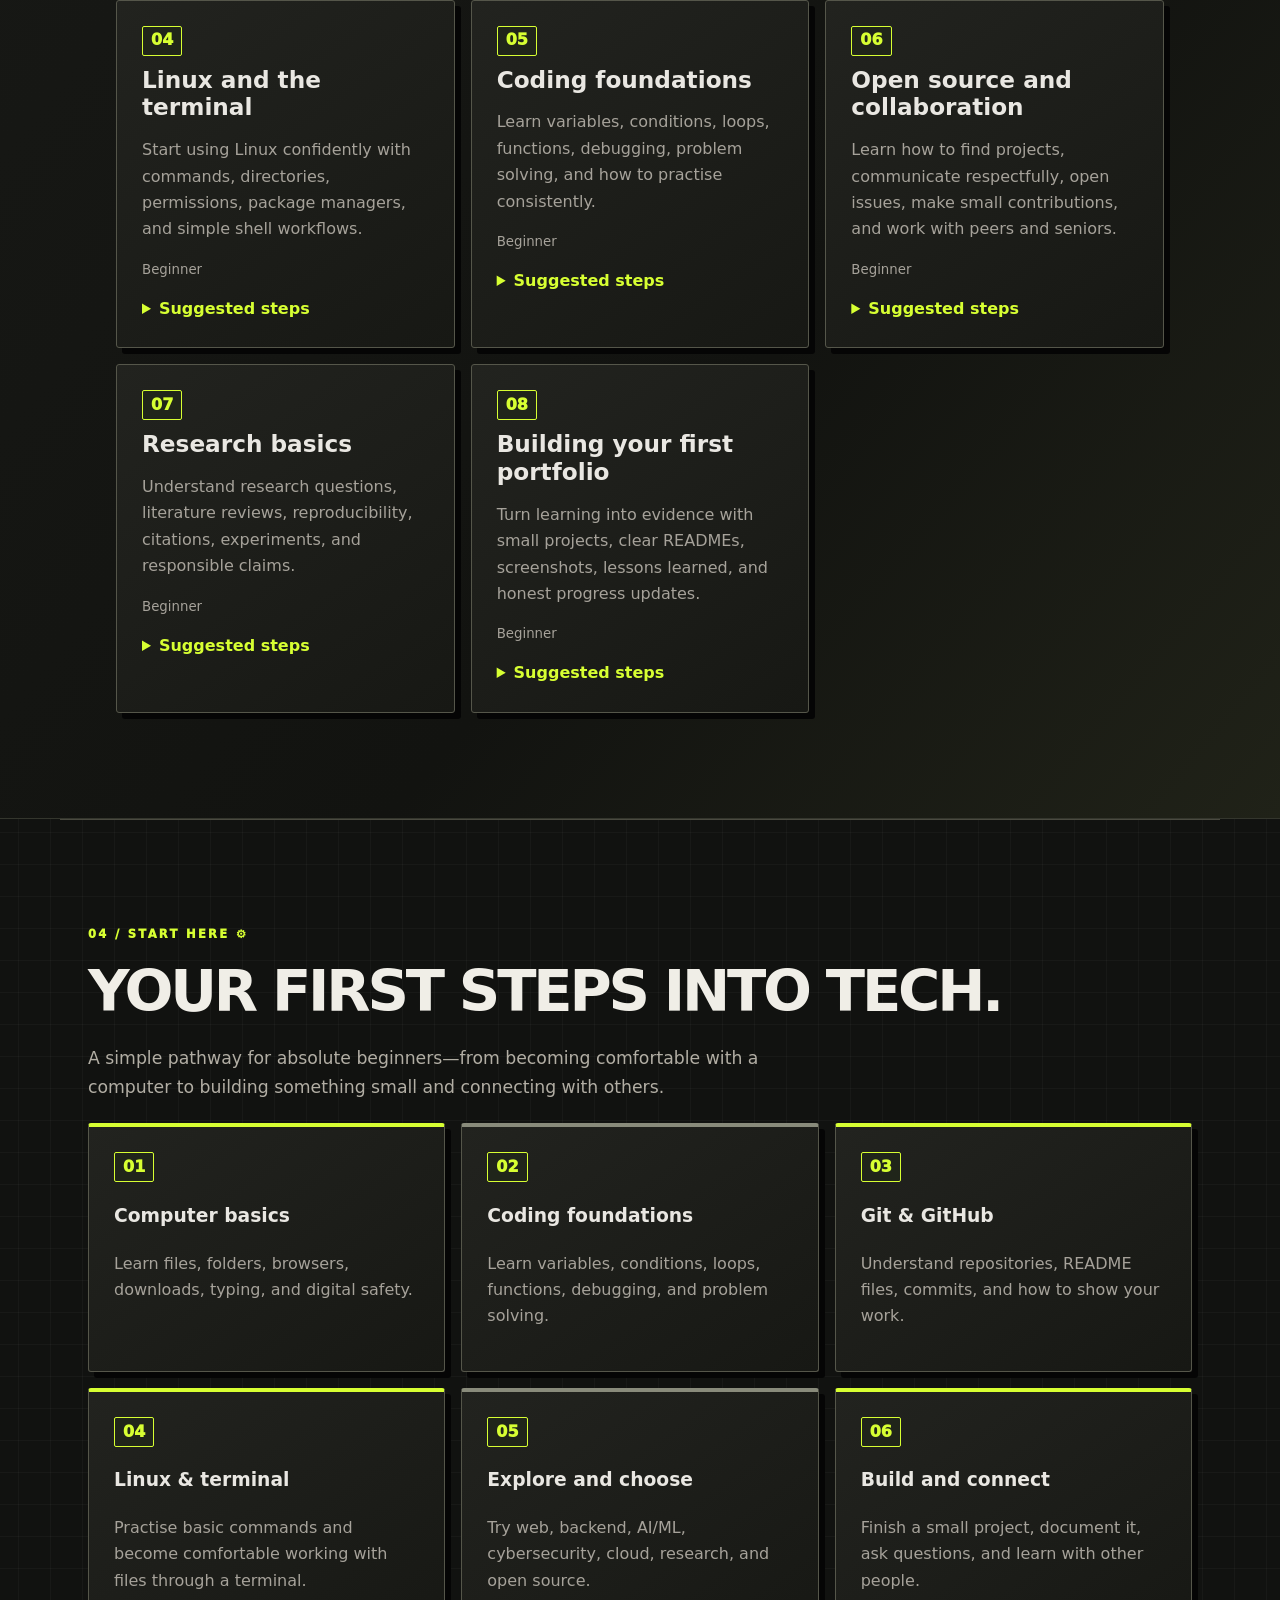
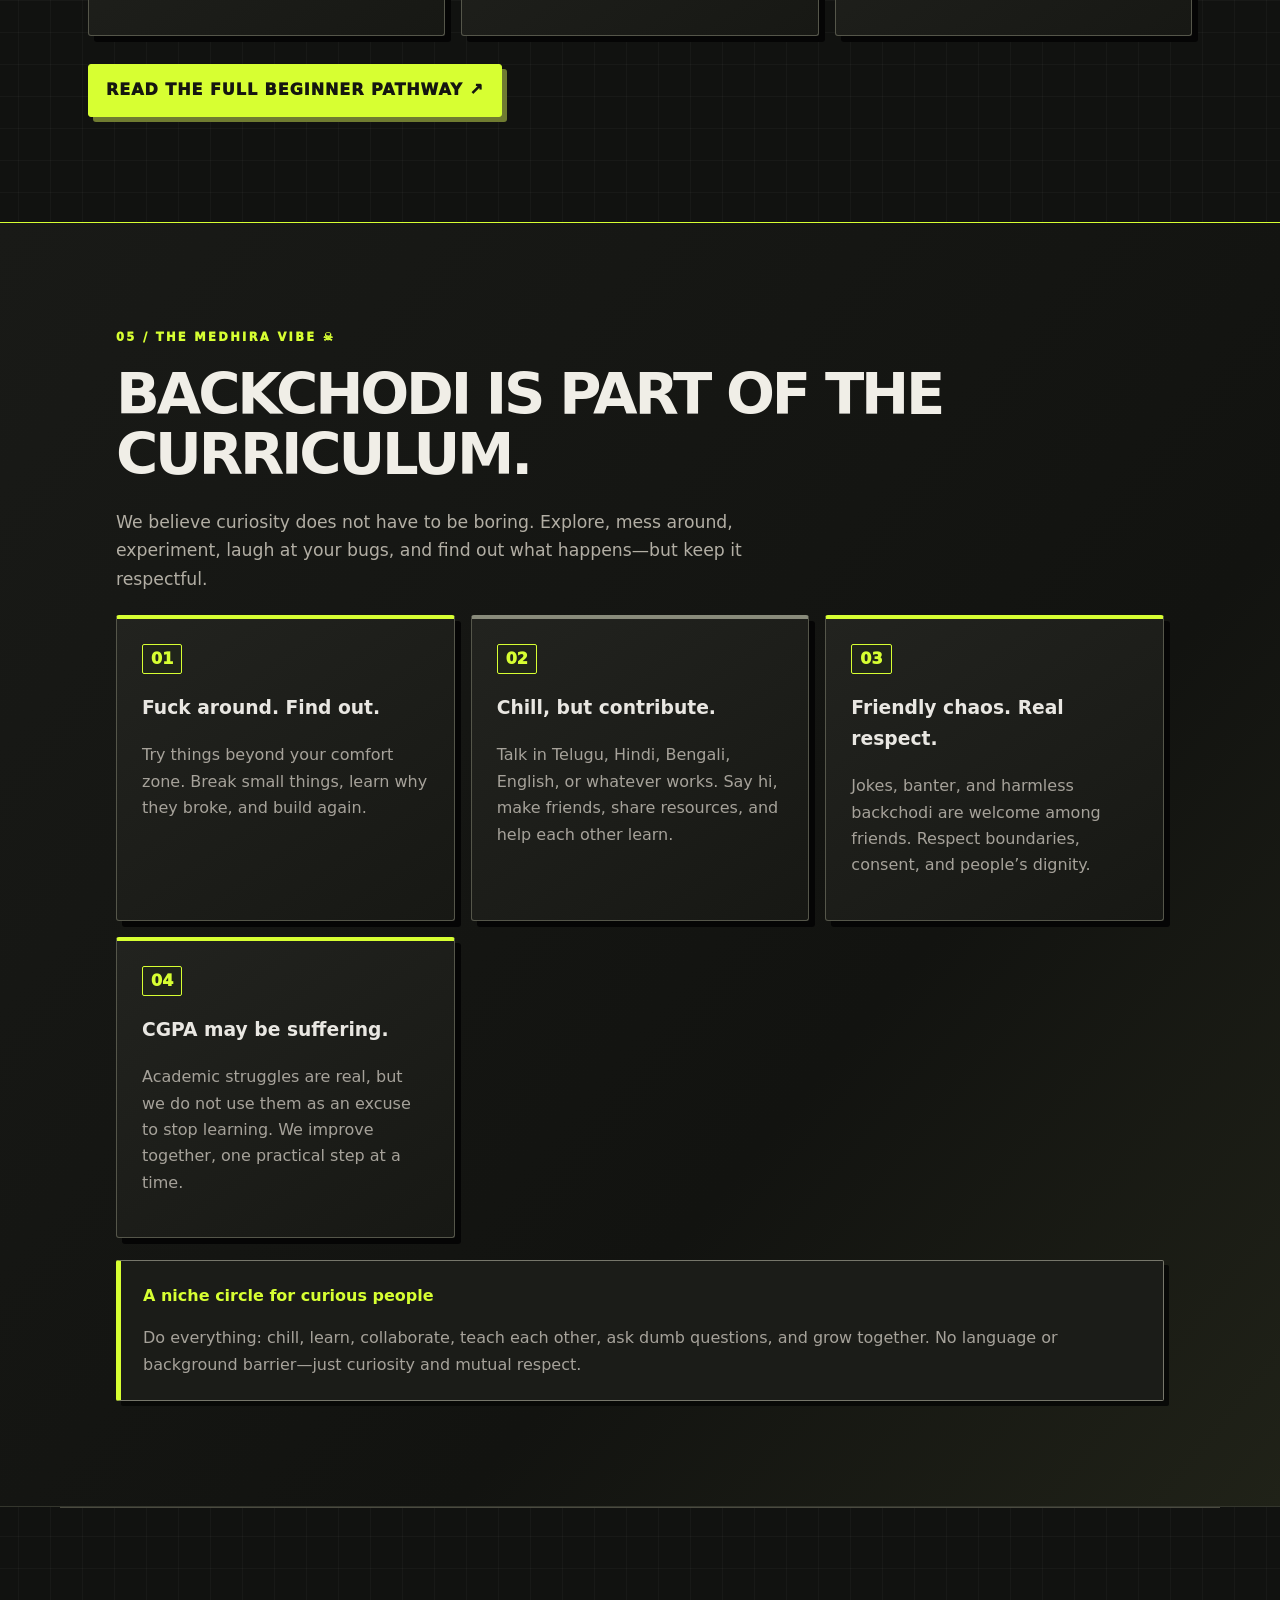
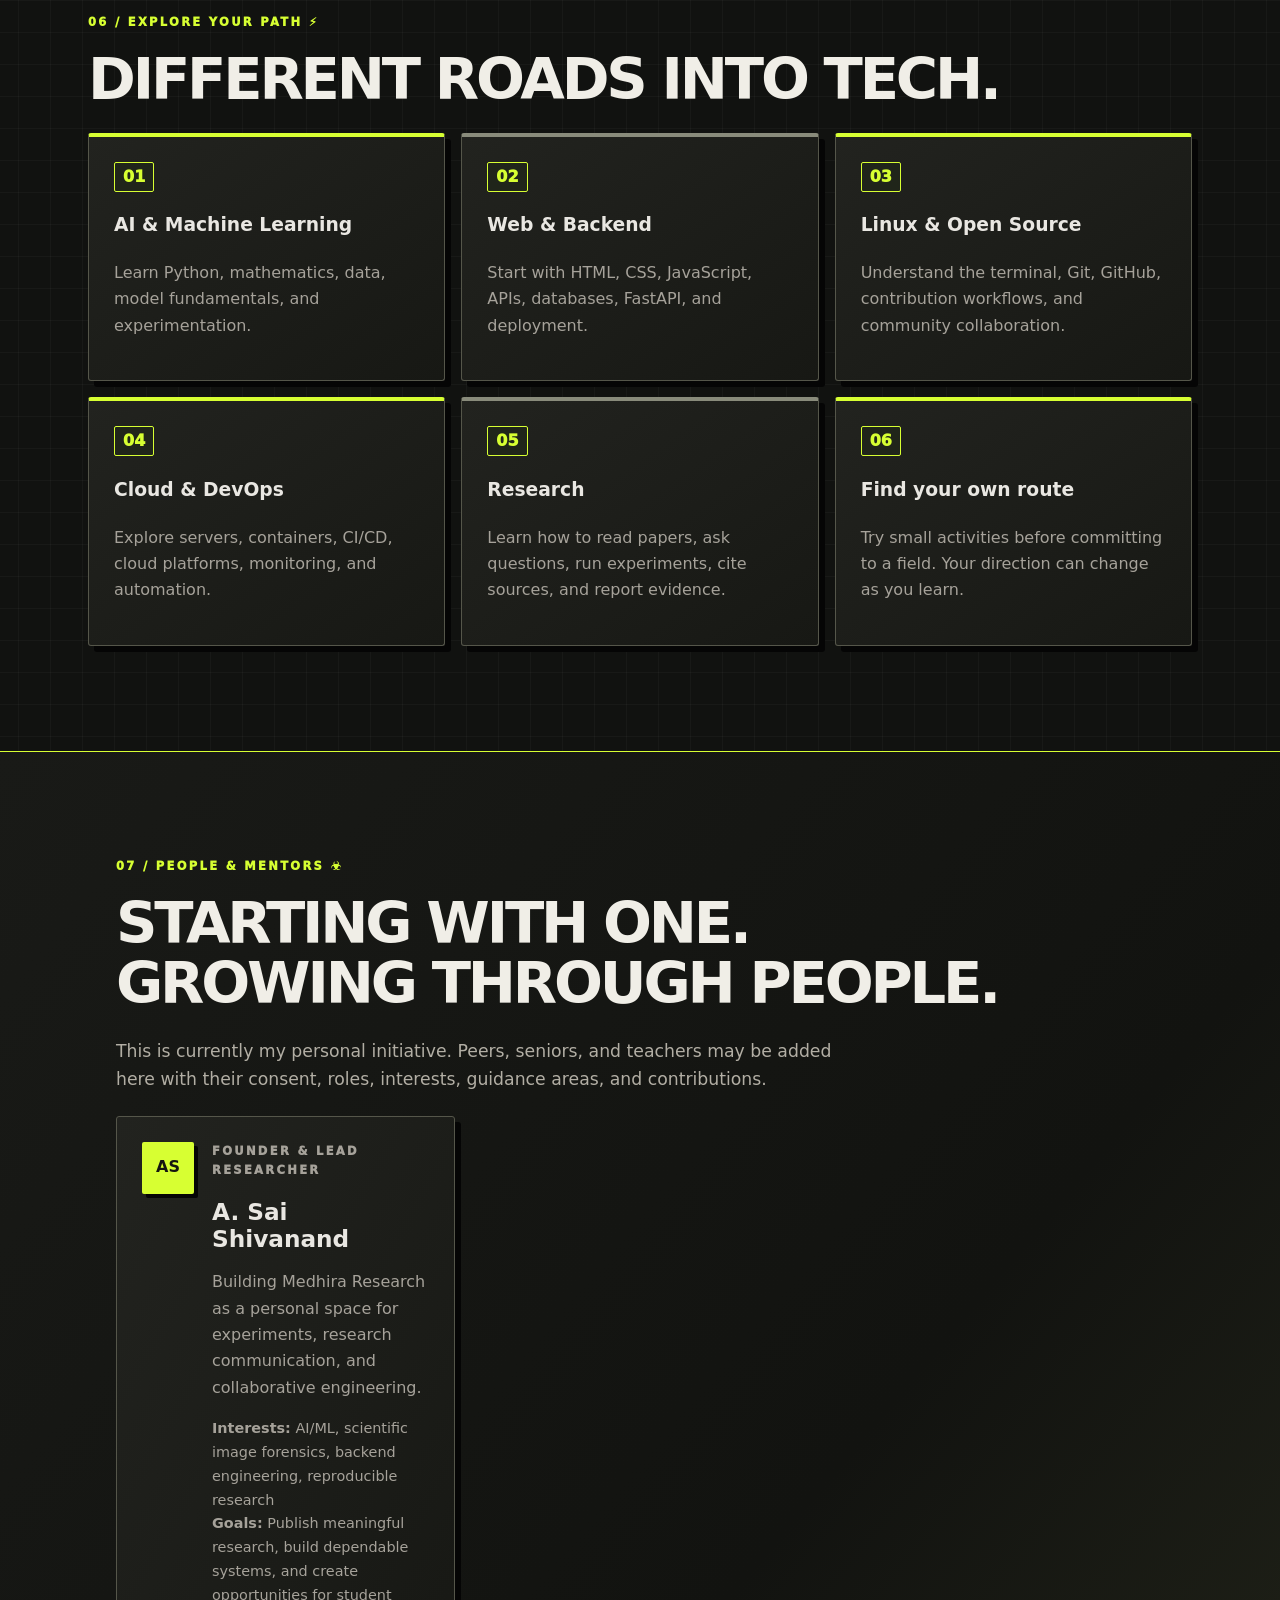
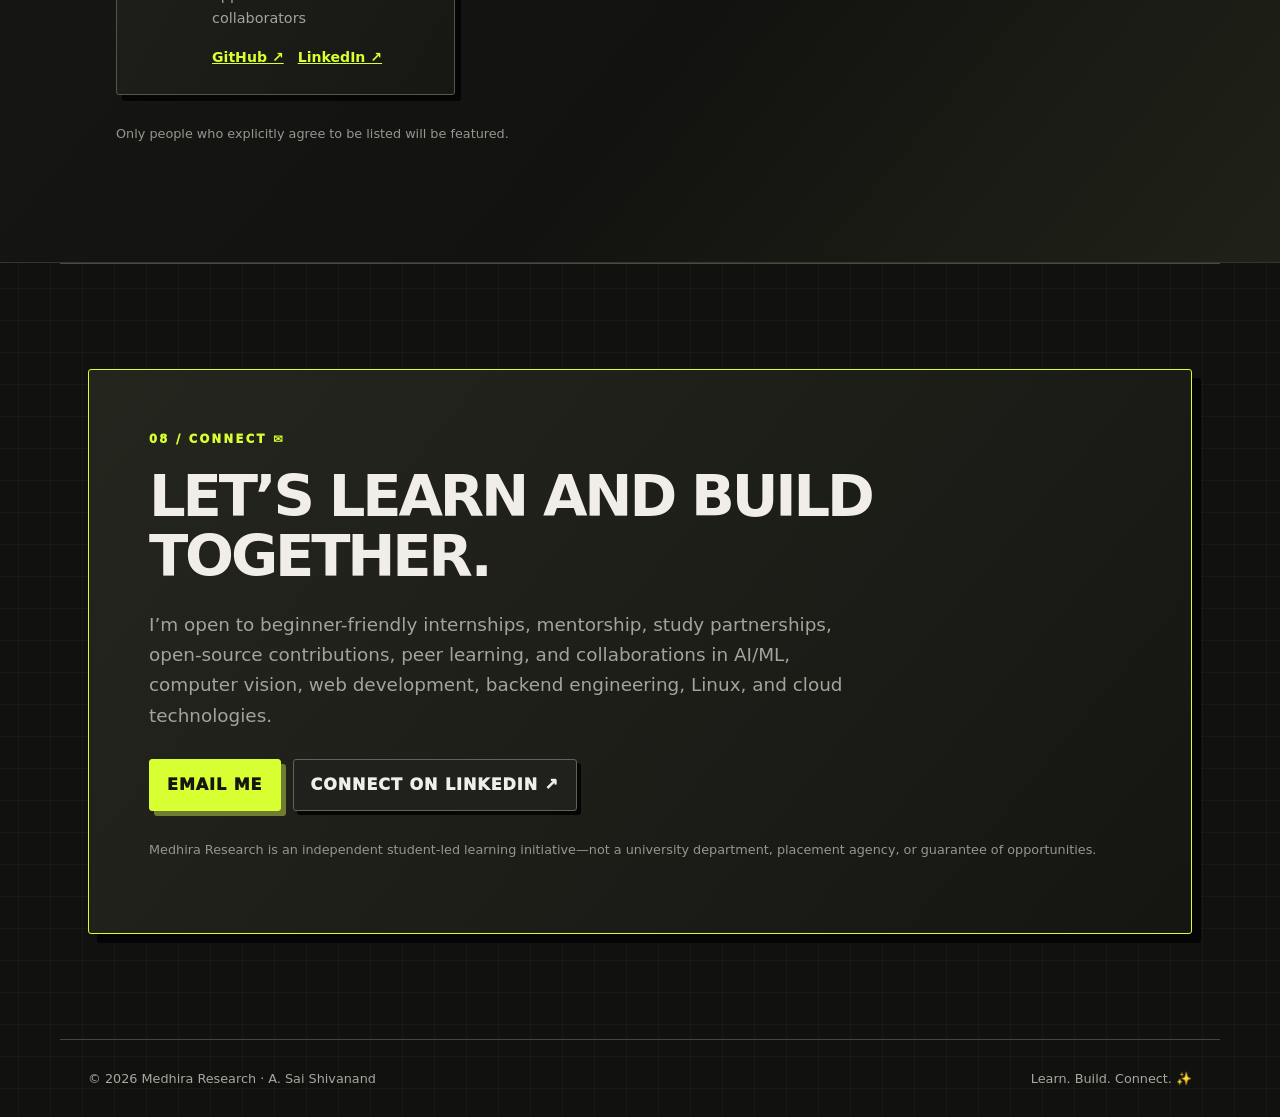
==== commit fc449829: "fix: bust cached stylesheet after visual redesign" ====
--- a/website/index.html
+++ b/website/index.html
@@ -5,7 +5,7 @@
   <meta name="viewport" content="width=device-width, initial-scale=1">
   <meta name="description" content="Medhira Research — a beginner-friendly learning, technology guidance, and collaboration space created by A. Sai Shivanand.">
   <title>Medhira Research | Learn. Build. Connect.</title>
-  <link rel="stylesheet" href="style.css">
+  <link rel="stylesheet" href="style.css?v=9fbb478a">
 </head>
 <body>
 <header class="site-header shell">
--- a/website/style.css
+++ b/website/style.css
@@ -45,3 +45,47 @@
 @keyframes twinkle{0%,100%{opacity:.65;transform:scale(.9) rotate(0)}50%{opacity:1;transform:scale(1.12) rotate(12deg)}}
 @media(max-width:800px){.site-header{position:relative}.hero{padding-top:55px}.sticker-star{right:7%;top:7%}.sticker-cat{display:none}.sticker-spark{left:auto;right:8%;bottom:8%}}
 @media(prefers-reduced-motion:reduce){*,*:before,*:after{scroll-behavior:auto!important;animation:none!important;transition:none!important}}
+
+
+/* MEDHIRA // AFTER DARK — rough comic-book / garage-lab identity */
+:root{--ink:#e9e7e2;--muted:#a6a29a;--line:#34332f;--paper:#111210;--soft:#191a17;--accent:#d7ff32;--accent-soft:#30391a;--lav:#858585;--mint:#d7ff32;--yellow:#f0f0e9;--blue:#777}
+html{background:#111210}
+body{color:#e9e7e2;background-color:#111210;background-image:linear-gradient(#ffffff08 1px,transparent 1px),linear-gradient(90deg,#ffffff08 1px,transparent 1px);background-size:32px 32px;font-family:ui-sans-serif,system-ui,-apple-system,"Segoe UI",sans-serif}
+a{transition:color .15s ease,transform .15s ease}a:hover{color:#d7ff32;transform:translateY(-2px)}
+.site-header{position:sticky;top:0;z-index:20;background:rgba(17,18,16,.94);backdrop-filter:blur(12px);border-bottom:1px solid #45453e;box-shadow:0 5px 0 #d7ff32}
+.brand{color:#f4f2eb;letter-spacing:.14em}.brand span{color:#d7ff32}.brand small{color:#aaa69c}
+.site-header nav a{color:#c3c0b8;font-weight:800;text-transform:uppercase;font-size:.76rem;letter-spacing:.08em}.site-header nav a:hover{color:#d7ff32}
+.hero{position:relative;min-height:82vh;padding-top:100px;padding-bottom:110px;overflow:hidden}
+.hero:before{content:"";position:absolute;right:4%;top:15%;width:300px;height:300px;border:2px solid #d7ff32;border-radius:50%;opacity:.14;box-shadow:0 0 0 22px #d7ff3210,0 0 0 48px #d7ff3209}
+.hero h1{font-size:clamp(3.8rem,9vw,8.8rem);line-height:.86;letter-spacing:-.09em;text-transform:uppercase;color:#f1efe8;text-shadow:5px 5px 0 #34362c,9px 9px 0 #d7ff32}
+.hero h1 em{color:#d7ff32;font-style:normal;text-shadow:4px 4px 0 #454b28}
+.kicker,.tag{color:#d7ff32;text-transform:uppercase;letter-spacing:.2em;font-weight:950}
+.hero-text{color:#bbb7ad;font-size:1.08rem;max-width:660px}
+.button{border:1px solid #626257;border-radius:3px;background:#20211d;color:#f0eee7;font-weight:950;text-transform:uppercase;letter-spacing:.06em;box-shadow:4px 4px 0 #050505}
+.button.primary{background:#d7ff32;border-color:#d7ff32;color:#151610;box-shadow:5px 5px 0 #707c31}
+.button:active{transform:translate(3px,3px);box-shadow:1px 1px 0 #050505}
+.hero-note{position:relative;overflow:hidden;border:2px solid #d7ff32;border-radius:3px;background:linear-gradient(145deg,#22231f,#141512);box-shadow:9px 9px 0 #050505;padding:30px}
+.hero-note:after{content:"CLASSIFIED // EXPERIMENT LOG";position:absolute;right:12px;bottom:12px;color:#d7ff32;font-size:.58rem;font-weight:950;letter-spacing:.14em}
+.status-dot{background:#d7ff32;box-shadow:0 0 0 5px #d7ff3222}
+.section{border-top:1px solid #4a4a40}
+.section h2{color:#f0eee7;text-transform:uppercase;letter-spacing:-.055em}
+.section-intro{color:#b2aea4}
+.tinted,.tint{background:linear-gradient(130deg,#191a17,#121310 65%,#202218);border-top:1px solid #d7ff32;border-bottom:1px solid #34362d}
+.research-grid article,.project-card,.person-card,.dump-card{border:1px solid #55564a;border-radius:3px;background:linear-gradient(145deg,#22231f,#171814);box-shadow:6px 6px 0 #050505;transition:transform .16s ease,border-color .16s ease,box-shadow .16s ease}
+.research-grid article:hover,.project-card:hover,.person-card:hover,.dump-card:hover{transform:translate(-3px,-3px) rotate(-.3deg);border-color:#d7ff32;box-shadow:10px 10px 0 #050505}
+.research-grid article:nth-child(3n+1){border-top:4px solid #d7ff32}.research-grid article:nth-child(3n+2){border-top:4px solid #898b7b}.research-grid article:nth-child(3n){border-top:4px solid #d7ff32}
+.research-grid article>span,.project-card .card-index{display:inline-grid;place-items:center;min-width:34px;height:30px;padding:0 8px;border:1px solid #d7ff32;border-radius:2px;background:#20251a;color:#d7ff32;font-weight:950}
+.research-note{border:1px solid #77776b;border-left:5px solid #d7ff32;border-radius:2px;background:#1b1c18;padding:22px;box-shadow:5px 5px 0 #080907}
+.research-note strong{color:#d7ff32}.research-note a{color:inherit}
+.person-card{background:linear-gradient(120deg,#22231f,#171814)}.avatar{border-radius:2px;background:#d7ff32;color:#151610;box-shadow:4px 4px 0 #050505}
+.person-links a,.text-link{color:#d7ff32}
+.collaboration{border:1px solid #d7ff32;border-radius:3px;padding:clamp(25px,5vw,60px);background:linear-gradient(130deg,#24261e,#151612);box-shadow:9px 9px 0 #050505}
+.site-footer{border-top:1px solid #45453e;color:#aaa69c}
+.sticker{position:absolute;z-index:2;pointer-events:none;user-select:none;font-weight:1000}.sticker-star{top:12%;right:34%;font-size:4rem;color:#d7ff32;transform:rotate(12deg);text-shadow:4px 4px 0 #34362c}.sticker-cat{top:10%;right:3%;font-size:.7rem;color:#d7ff32;background:#171814;border:1px solid #d7ff32;border-radius:2px;padding:12px 14px;box-shadow:4px 4px 0 #050505;transform:rotate(3deg);letter-spacing:.12em}.sticker-spark{bottom:15%;left:42%;font-size:2.8rem;color:#e9e7e2}
+.mascot{display:flex;align-items:center;justify-content:center;flex-direction:column;margin:0 auto 22px;transform:rotate(-3deg)}.mascot-face{display:grid;place-items:center;width:142px;height:90px;border-radius:2px;background:#d7ff32;border:3px solid #111;color:#111;box-shadow:7px 7px 0 #050505;font-size:2.4rem;font-weight:1000;clip-path:polygon(0 0,100% 0,100% 78%,78% 100%,0 100%)}.mascot-caption{font-size:.62rem;font-weight:1000;letter-spacing:.2em;text-transform:uppercase;color:#d7ff32;margin-top:12px}
+.heading-doodle{color:#d7ff32;font-size:.75em;display:inline-block;transform:rotate(12deg)}
+.project-card details{margin-top:15px;color:#b2aea4}.project-card summary{cursor:pointer;font-weight:900;color:#d7ff32}.project-card ul{padding-left:20px}
+.fine-print{color:#98958c}.dump-hero{border-bottom:1px solid #45453e}
+@keyframes floaty{0%,100%{transform:translateY(0) rotate(12deg)}50%{transform:translateY(-7px) rotate(18deg)}}
+@media(max-width:800px){.site-header{position:relative}.hero{padding-top:65px}.sticker-star{right:8%;top:6%}.sticker-cat{display:none}.sticker-spark{left:auto;right:8%;bottom:8%}.hero h1{text-shadow:3px 3px 0 #34362c,6px 6px 0 #d7ff32}}
+@media(prefers-reduced-motion:reduce){*,*:before,*:after{scroll-behavior:auto!important;animation:none!important;transition:none!important}}
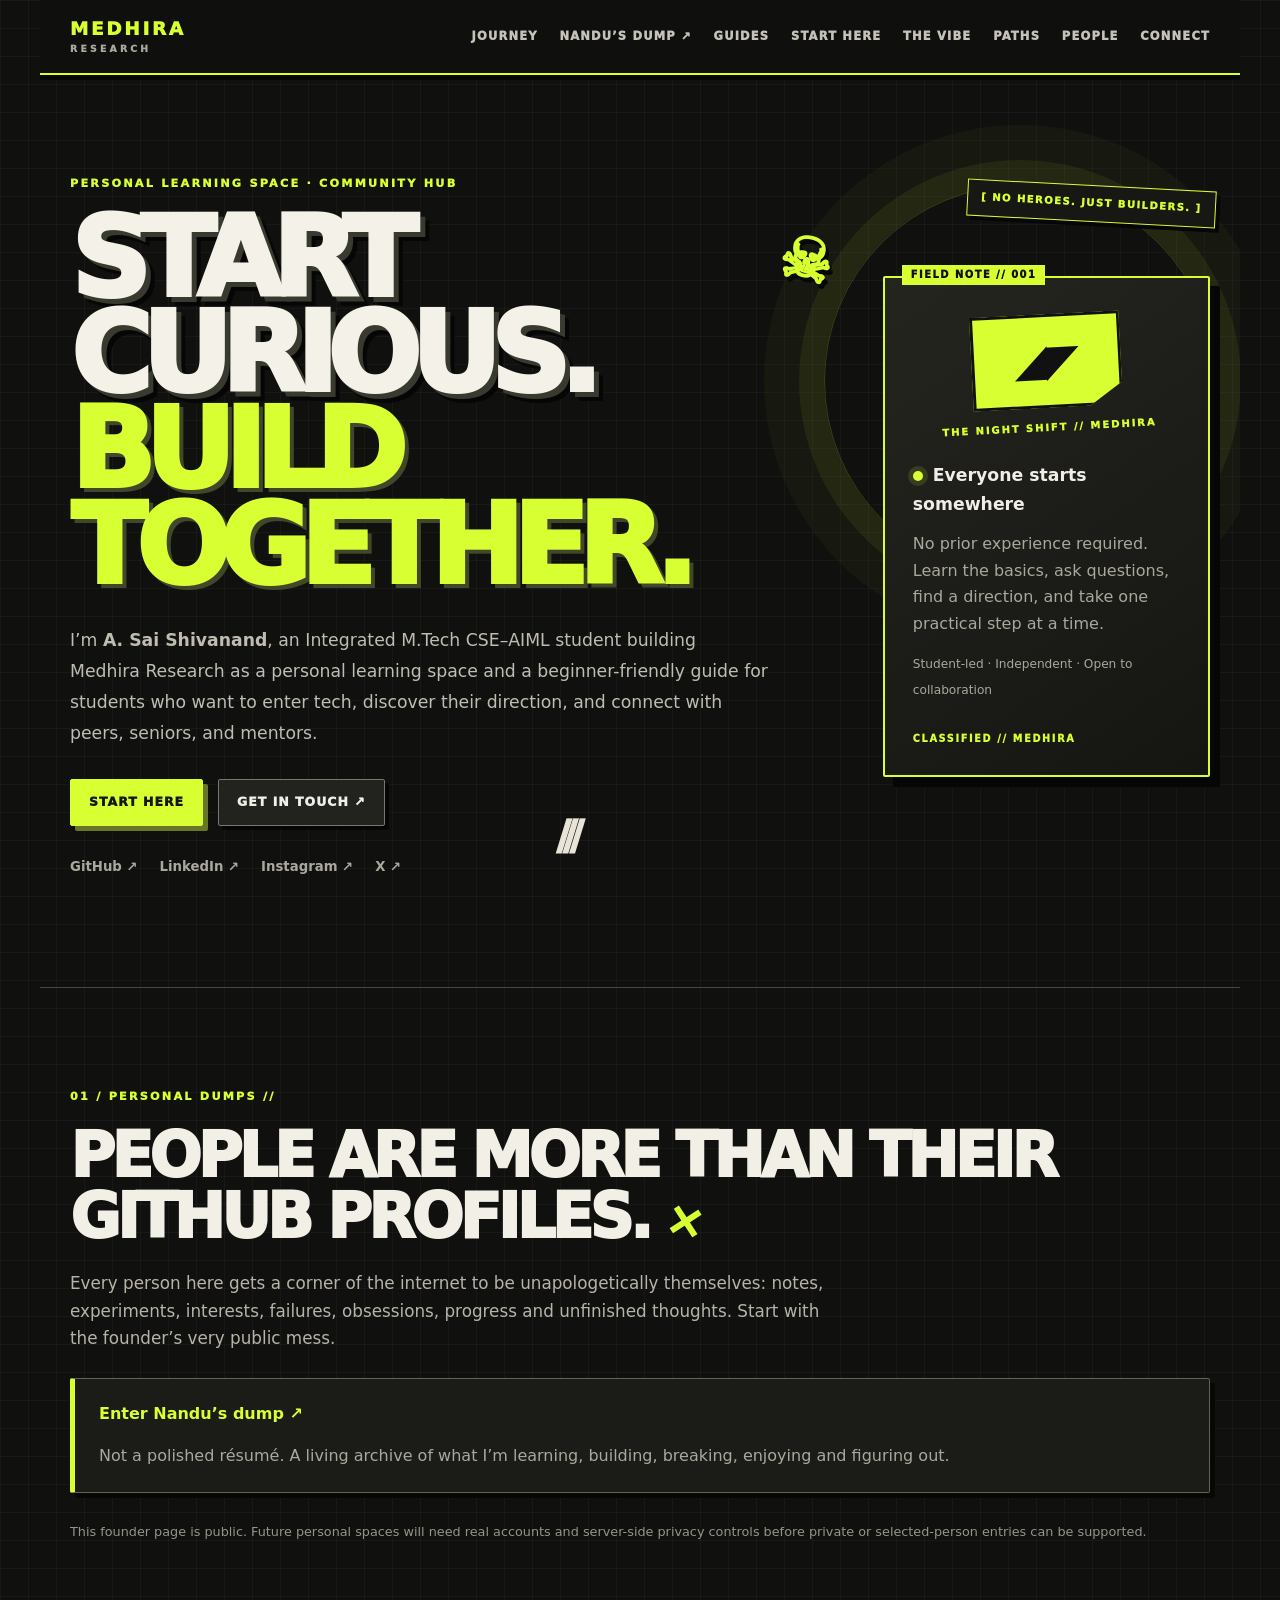
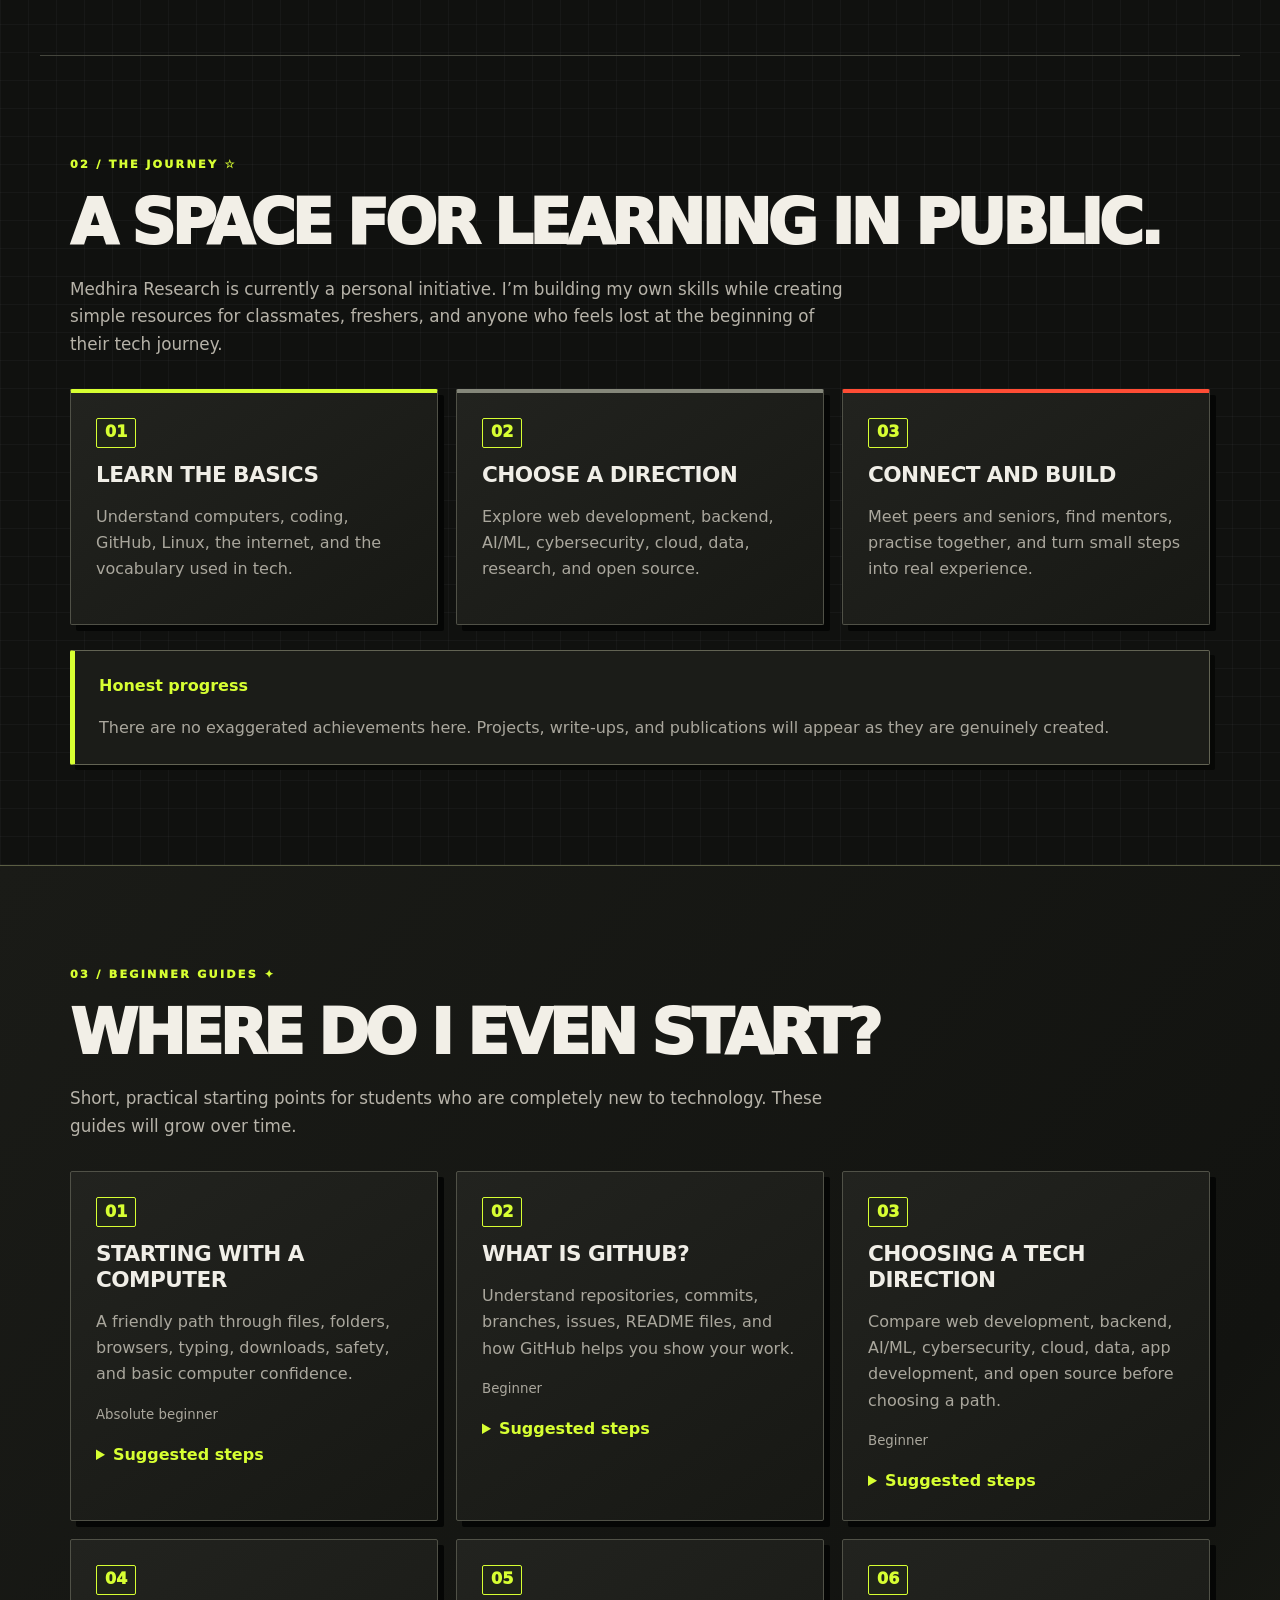
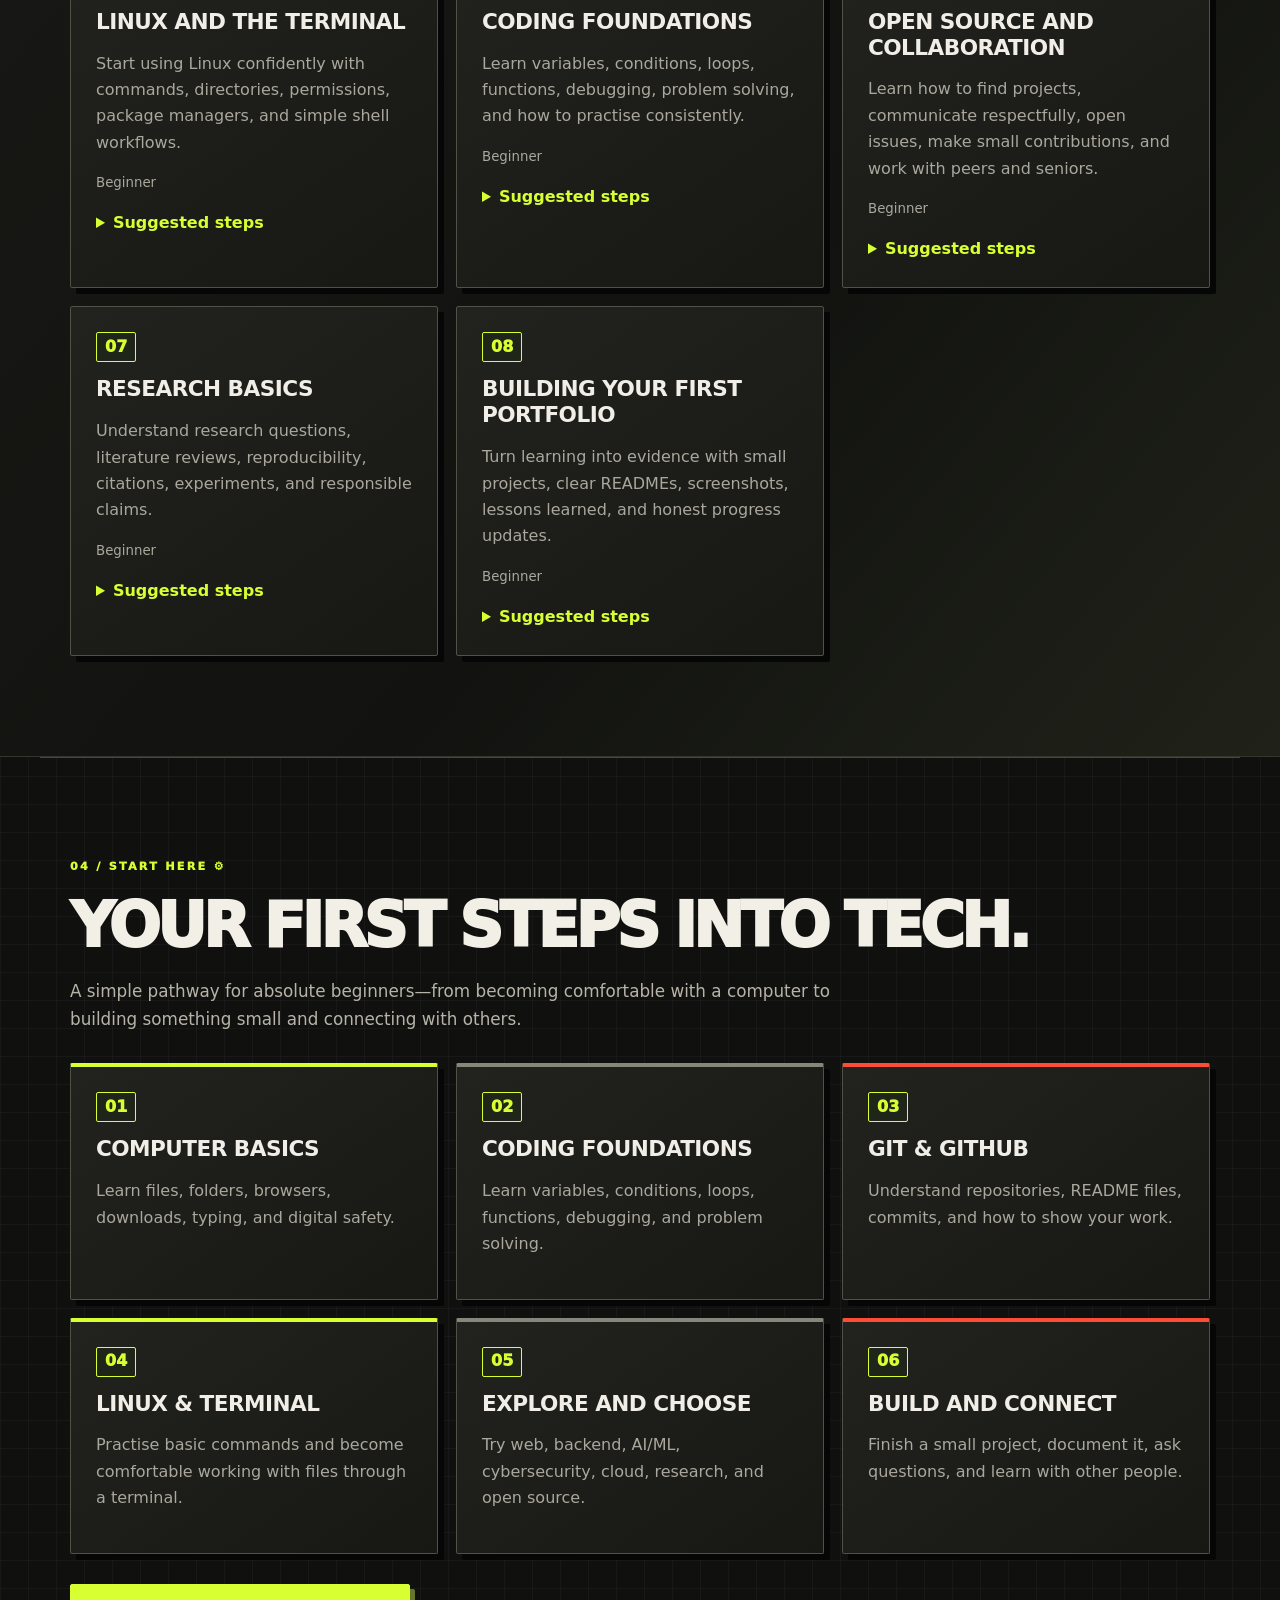
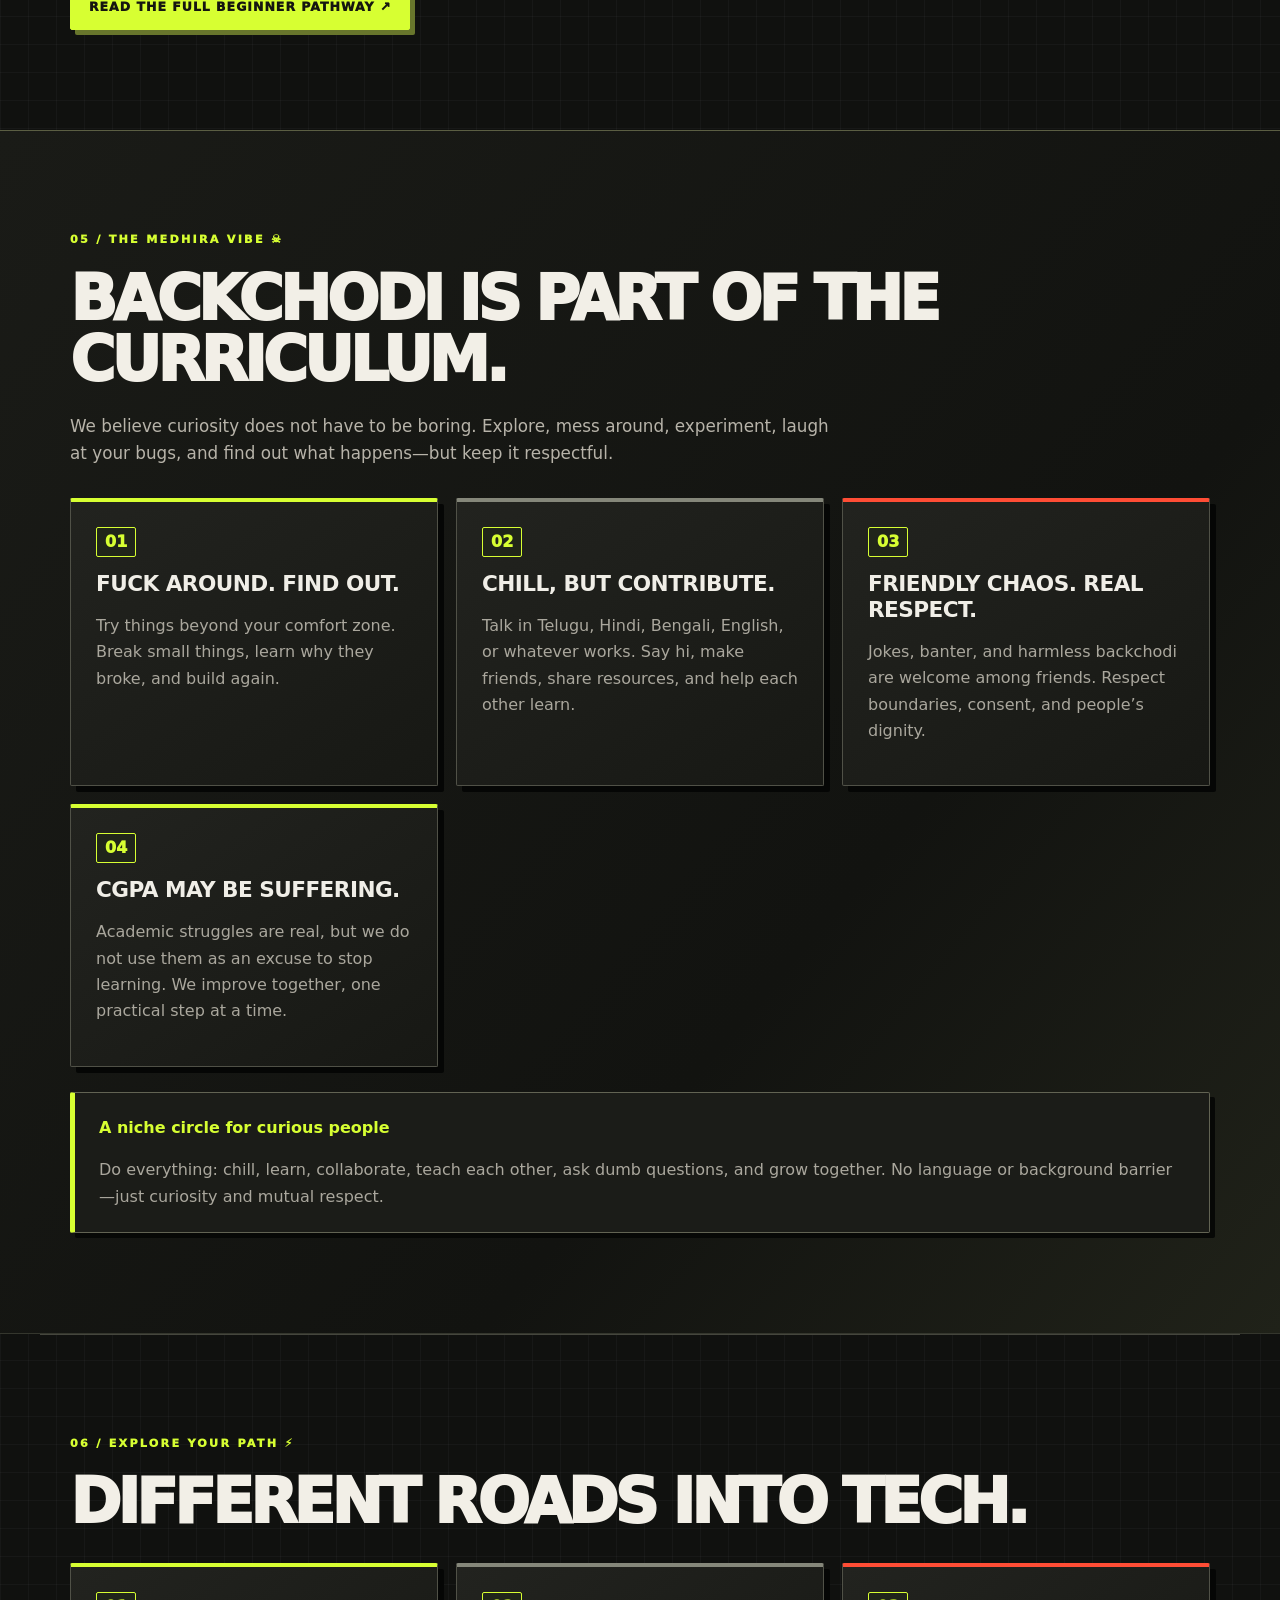
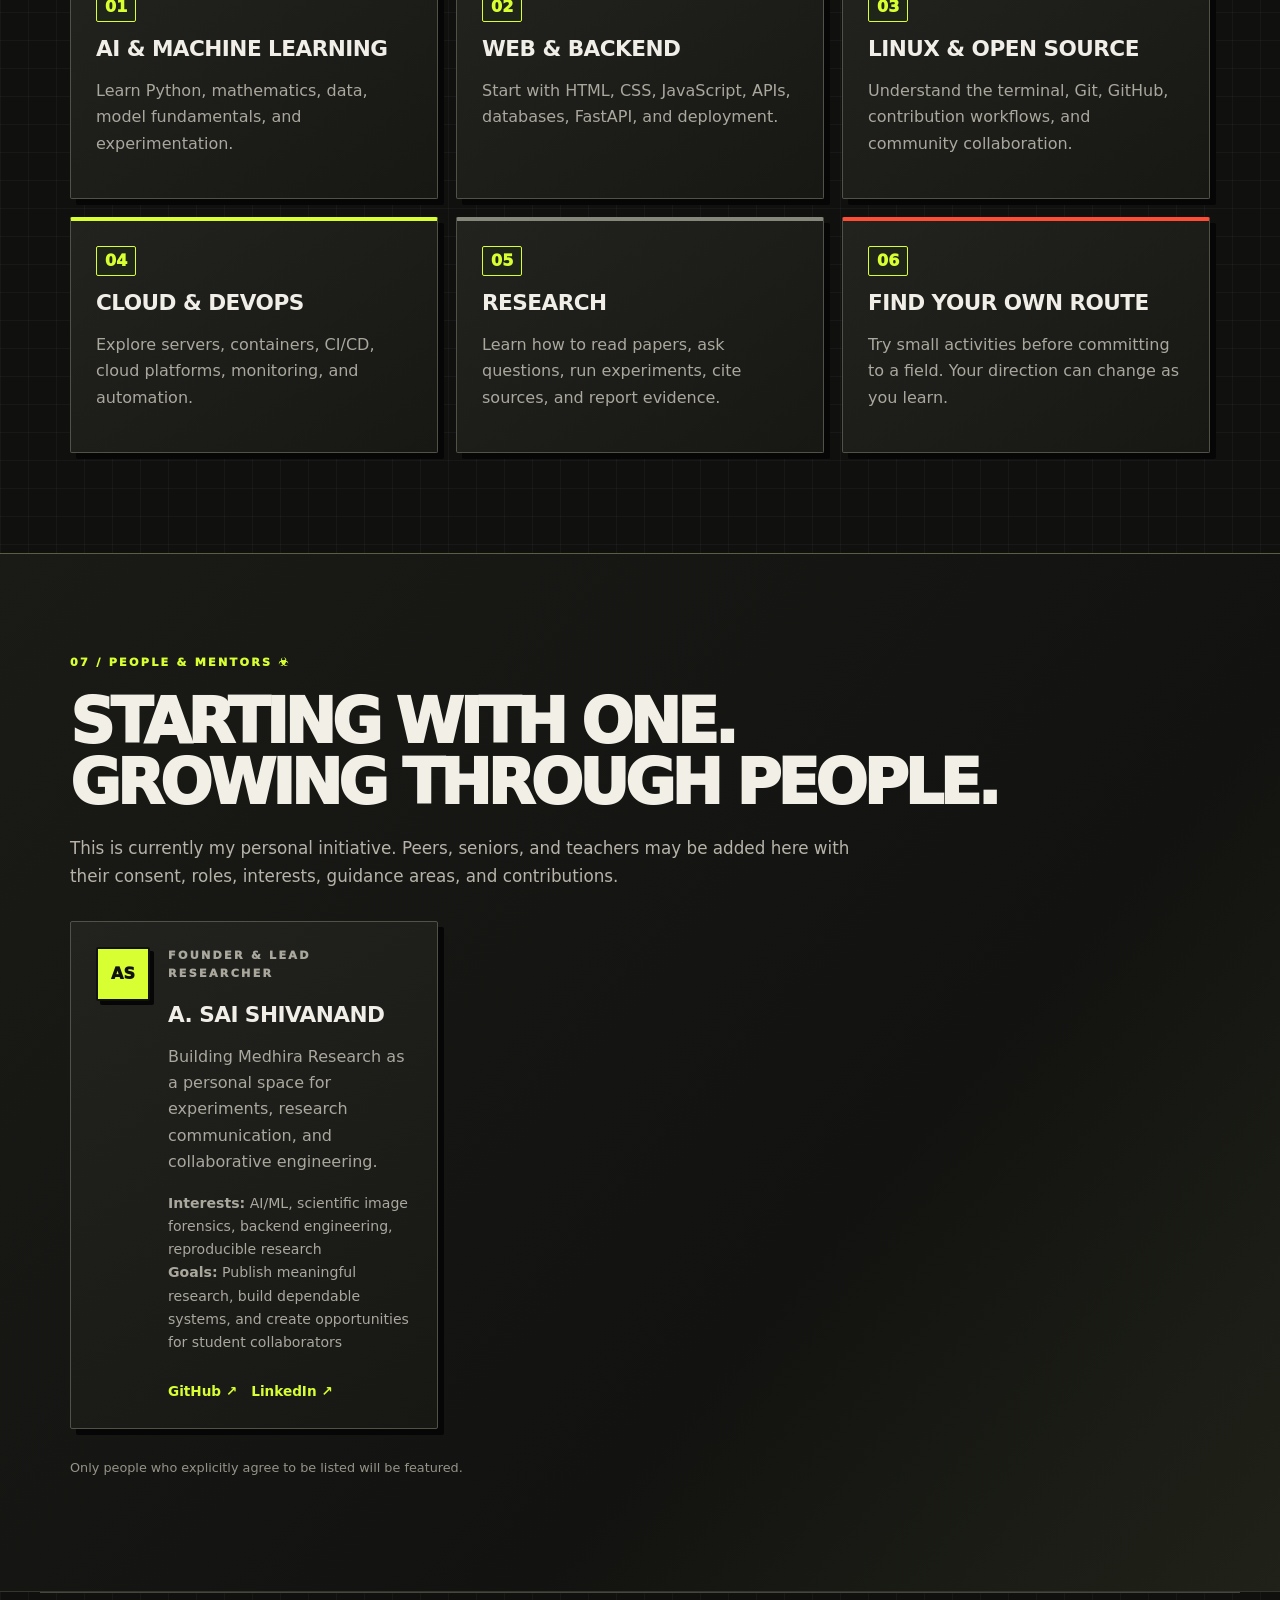
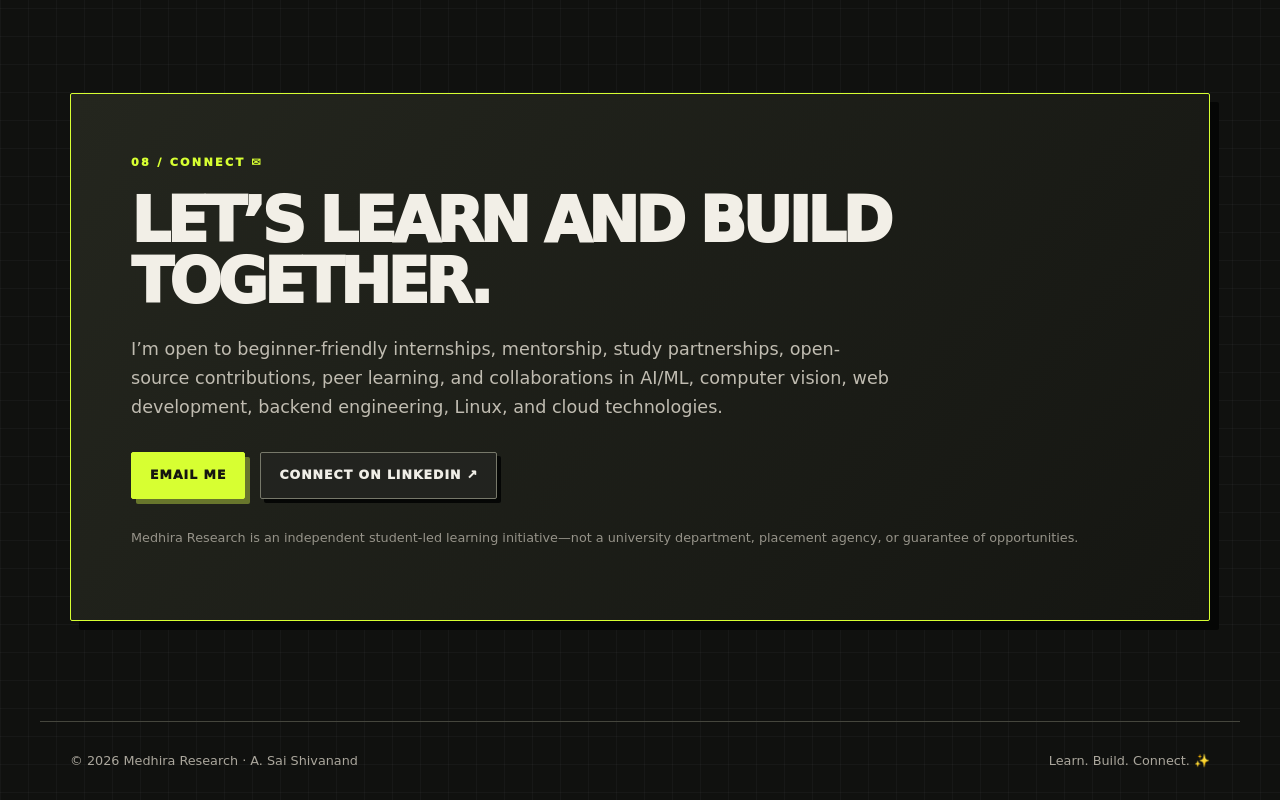
==== commit 0d6ae7df: "Bust cache for Medhira after-dark redesign" ====
--- a/website/index.html
+++ b/website/index.html
@@ -5,7 +5,7 @@
   <meta name="viewport" content="width=device-width, initial-scale=1">
   <meta name="description" content="Medhira Research — a beginner-friendly learning, technology guidance, and collaboration space created by A. Sai Shivanand.">
   <title>Medhira Research | Learn. Build. Connect.</title>
-  <link rel="stylesheet" href="style.css?v=9fbb478a">
+  <link rel="stylesheet" href="style.css?v=after-dark-20261003">
 </head>
 <body>
 <header class="site-header shell">
--- a/website/style.css
+++ b/website/style.css
@@ -1,91 +1,103 @@
-:root{--ink:#101827;--muted:#687386;--line:#dce3eb;--paper:#fff;--soft:#f4f7fb;--accent:#2563eb;--accent-soft:#eaf1ff}*{box-sizing:border-box}html{scroll-behavior:smooth}body{margin:0;font-family:Inter,ui-sans-serif,system-ui,-apple-system,BlinkMacSystemFont,"Segoe UI",sans-serif;color:var(--ink);background:var(--paper);line-height:1.65}a{color:inherit}.shell{max-width:1160px;margin:0 auto;padding-left:28px;padding-right:28px}.site-header{display:flex;justify-content:space-between;align-items:center;gap:24px;padding-top:25px;padding-bottom:25px}.brand{display:inline-flex;flex-direction:column;text-decoration:none;font-weight:900;letter-spacing:.16em;line-height:1}.brand small{font-size:.58rem;letter-spacing:.32em;color:var(--muted);margin-top:7px}.site-header nav{display:flex;gap:22px;flex-wrap:wrap}.site-header nav a{font-size:.9rem;color:var(--muted);text-decoration:none}.site-header nav a:hover,.text-link:hover{color:var(--accent)}.hero{min-height:78vh;display:grid;grid-template-columns:minmax(0,1.65fr) minmax(250px,.7fr);align-items:center;gap:70px;padding-top:90px;padding-bottom:110px}.kicker,.tag{font-size:.72rem;letter-spacing:.15em;font-weight:800;color:var(--accent);margin:0 0 18px}.hero h1{font-size:clamp(3rem,7vw,6.7rem);line-height:1.01;letter-spacing:-.07em;margin:0 0 30px;max-width:900px}.hero h1 em{font-style:normal;color:var(--accent)}.hero-text{font-size:1.2rem;color:var(--muted);max-width:720px}.button-row{display:flex;gap:12px;flex-wrap:wrap;margin-top:28px}.button{display:inline-block;border:1px solid var(--line);border-radius:9px;padding:12px 17px;text-decoration:none;font-weight:750;background:var(--paper)}.button.primary{background:var(--ink);border-color:var(--ink);color:#fff}.social-row{display:flex;gap:18px;flex-wrap:wrap;margin-top:30px}.social-row a{font-size:.9rem;color:var(--muted);text-decoration:none}.hero-note{border:1px solid var(--line);border-radius:16px;padding:28px;background:var(--soft)}.hero-note strong{font-size:1.15rem}.hero-note p{color:var(--muted);margin:12px 0}.hero-note small{color:var(--muted)}.status-dot{display:inline-block;width:10px;height:10px;border-radius:50%;background:#16a34a;margin-right:9px}.section{border-top:1px solid var(--line);padding-top:105px;padding-bottom:105px}.section h2{font-size:clamp(2.2rem,4.5vw,4.2rem);line-height:1.05;letter-spacing:-.055em;margin:0 0 22px}.section-intro{color:var(--muted);font-size:1.08rem;max-width:720px}.featured-project{display:grid;grid-template-columns:1fr auto;gap:30px;border:1px solid var(--line);border-radius:16px;padding:34px;margin-top:38px;background:linear-gradient(135deg,#fff,var(--soft))}.featured-project h3,.project-card h3,.person-card h3{font-size:1.45rem;line-height:1.2;margin:10px 0}.featured-project p{max-width:760px;color:var(--muted)}.project-number{font-size:5rem;font-weight:900;color:var(--accent-soft);line-height:1}.tag-list{display:flex;flex-wrap:wrap;gap:8px;margin:22px 0}.tag-list span{font-size:.78rem;border:1px solid var(--line);padding:5px 9px;border-radius:999px;background:#fff}.text-link{display:inline-block;color:var(--accent);font-weight:800;text-decoration:none;margin-top:14px}.project-grid,.research-grid,.team-grid{display:grid;grid-template-columns:repeat(3,1fr);gap:16px;margin-top:22px}.project-card,.research-grid article,.person-card{border:1px solid var(--line);border-radius:14px;padding:25px;background:#fff}.project-card .card-index,.research-grid article>span{color:var(--accent);font-weight:850}.project-card p,.project-card small,.research-grid p,.person-card p{color:var(--muted)}.project-card small{display:block;margin-top:16px}.tint{background:var(--soft);max-width:none;padding-left:max(28px,calc((100% - 1104px)/2));padding-right:max(28px,calc((100% - 1104px)/2))}.research-note{margin-top:22px;padding:20px 24px;border-left:3px solid var(--accent);background:#fff}.research-note p{margin-bottom:0;color:var(--muted)}.person-card{display:grid;grid-template-columns:auto 1fr;gap:18px}.avatar{width:52px;height:52px;display:grid;place-items:center;border-radius:50%;background:var(--ink);color:#fff;font-weight:850}.person-card h3{margin-top:4px}.person-meta{font-size:.9rem}.person-links{display:flex;gap:14px;flex-wrap:wrap}.person-links a{color:var(--accent);font-size:.88rem;font-weight:750}.collaboration{max-width:1160px}.collaboration>p:not(.kicker):not(.fine-print){max-width:700px;color:var(--muted);font-size:1.15rem}.fine-print{font-size:.8rem;color:var(--muted);margin-top:28px}.muted-text{color:var(--muted)}.site-footer{border-top:1px solid var(--line);padding-top:28px;padding-bottom:28px;display:flex;justify-content:space-between;gap:20px;flex-wrap:wrap;color:var(--muted);font-size:.8rem}@media(max-width:800px){.site-header{align-items:flex-start;flex-direction:column}.hero{grid-template-columns:1fr;gap:32px;padding-top:65px}.project-grid,.research-grid,.team-grid{grid-template-columns:1fr}.section{padding-top:70px;padding-bottom:70px}.featured-project{grid-template-columns:1fr}.project-number{display:none}}
-/* Personal dump */
-.dump-hero{padding:76px 0 58px;border-bottom:1px solid var(--line)}.dump-hero h1{font-size:clamp(3rem,8vw,6.5rem);line-height:.98;letter-spacing:-.07em;margin:0 0 24px}.dump-hero h1 em{font-style:normal;color:var(--accent)}.dump-lede{font-size:1.2rem;color:var(--muted);max-width:780px}.dump-meta{display:flex;gap:10px;flex-wrap:wrap;margin:24px 0}.dump-meta span,.dump-chip{font-size:.78rem;border:1px solid var(--line);border-radius:999px;padding:6px 11px;color:var(--muted)}.dump-grid{display:grid;grid-template-columns:repeat(2,minmax(0,1fr));gap:16px;margin:26px 0 60px}.dump-card{border:1px solid var(--line);border-radius:14px;padding:24px;background:var(--paper)}.dump-card h2{font-size:1.45rem;margin:0 0 12px}.dump-card p,.dump-card li{color:var(--muted)}.dump-card.wide{grid-column:1/-1}.dump-card .raw-line{font-size:1.1rem;color:var(--ink);font-weight:700}.dump-warning{border-left:3px solid var(--accent);background:var(--soft);padding:16px 20px;color:var(--muted);font-size:.9rem}@media(max-width:700px){.dump-grid{grid-template-columns:1fr}.dump-card.wide{grid-column:auto}}
-
-
-/* MEDHIRA: maximum cute, minimum nonsense in the engineering */
-:root{--ink:#302747;--muted:#746b89;--line:#eadff5;--paper:#fffaff;--soft:#fff0f7;--accent:#f05b9a;--accent-soft:#ffe0ef;--lav:#a88af2;--mint:#8ddfcb;--yellow:#ffe58a;--blue:#9dd8ff}
-body{background-color:var(--paper);background-image:radial-gradient(#f5c9df 1.1px,transparent 1.1px),radial-gradient(#d9cdfb 1px,transparent 1px);background-position:0 0,18px 18px;background-size:36px 36px}
-a{transition:transform .18s ease,color .18s ease,background .18s ease}
-a:hover{transform:translateY(-2px)}
-.site-header{position:sticky;top:0;z-index:20;background:rgba(255,250,255,.9);backdrop-filter:blur(14px);border:1px solid #f2e4f3;border-radius:0 0 22px 22px;box-shadow:0 8px 28px #60407812}
-.brand{color:var(--ink);letter-spacing:.2em}.brand span{background:linear-gradient(100deg,#ee5797,#9c78ed);background-clip:text;color:transparent}.brand small{color:var(--muted)}
-.site-header nav a{color:var(--muted);font-weight:700}.site-header nav a:hover{color:var(--accent)}
-.hero{position:relative;min-height:78vh;padding-top:84px;padding-bottom:100px}
-.hero h1{font-size:clamp(3.3rem,7.5vw,7.2rem);letter-spacing:-.075em;color:#302747;text-shadow:3px 3px 0 #ffe0ef}
-.hero h1 em{color:#e84f98;text-shadow:3px 3px 0 #e8ddff}
-.kicker,.tag{color:#d84991}
-.hero-text{color:#716782}
-.button{border:2px solid #ead8f0;border-radius:16px;background:#fff;font-weight:850;box-shadow:0 4px 0 #ead8f0}
-.button.primary{background:linear-gradient(120deg,#f05b9a,#a77df0);border-color:#dc6bb2;box-shadow:0 5px 0 #c14d91;color:white}
-.button:active{transform:translateY(3px);box-shadow:0 1px 0 #ead8f0}
-.hero-note{position:relative;overflow:hidden;border:2px solid #eadcf5;border-radius:28px;background:linear-gradient(145deg,#fff,#fff0f7 60%,#f1edff);box-shadow:8px 9px 0 #eadcf5}
-.hero-note:after{content:"✦ ✧ ♡";position:absolute;right:18px;bottom:12px;color:#dca6d5;font-size:1.3rem;letter-spacing:.3em}
-.status-dot{background:#61cda9;box-shadow:0 0 0 5px #dff8ed}
-.section{border-top:2px dashed #e8d8ee}
-.section h2{color:#35294b}
-.section-intro{color:#756b88}
-.tinted,.tint{background:linear-gradient(130deg,#fff0f7,#f4f0ff 55%,#effbfa);border-top:2px dashed #e8d8ee;border-bottom:2px dashed #e8d8ee}
-.research-grid article,.project-card,.person-card,.dump-card{border:2px solid #ebdff4;border-radius:23px;background:rgba(255,255,255,.92);box-shadow:0 6px 0 #f0e4f4;transition:transform .2s ease,box-shadow .2s ease}
-.research-grid article:hover,.project-card:hover,.person-card:hover,.dump-card:hover{transform:translateY(-5px) rotate(-.35deg);box-shadow:0 11px 0 #ecdff5}
-.research-grid article:nth-child(3n+1){border-top:5px solid #f48ab9}.research-grid article:nth-child(3n+2){border-top:5px solid #b49af4}.research-grid article:nth-child(3n){border-top:5px solid #8edbc8}
-.research-grid article>span,.project-card .card-index{display:inline-grid;place-items:center;min-width:34px;height:30px;padding:0 8px;border-radius:10px;background:#fff0f7;color:#d84e91}
-.research-note{border:2px dashed #e7b5d2;border-left:6px solid #ef75ac;border-radius:18px;background:#fffafd;padding:22px}
-.research-note strong{color:#d94d92}.research-note a{color:inherit}
-.person-card{background:linear-gradient(120deg,#fff,#fff5fa)}.avatar{border-radius:18px;background:linear-gradient(135deg,#ef6da7,#9c82ed);box-shadow:3px 3px 0 #eadcf5}
-.person-links a,.text-link{color:#d84e91}
-.collaboration{border:2px solid #eadcf5;border-radius:30px;padding:clamp(25px,5vw,60px);background:linear-gradient(135deg,#fff0f7,#f2efff,#effbf7);box-shadow:9px 10px 0 #eadcf5}
-.site-footer{border-top:2px dashed #e8d8ee;color:#786e8a}
-.sticker{position:absolute;z-index:2;pointer-events:none;user-select:none}.sticker-star{top:14%;right:38%;font-size:3rem;color:#f4b84e;transform:rotate(13deg);text-shadow:2px 3px 0 #ffe7ad;animation:floaty 4s ease-in-out infinite}.sticker-cat{top:11%;right:5%;font-size:1.2rem;color:#a17de4;background:#fff;border:2px solid #eadcf5;border-radius:18px;padding:10px 14px;box-shadow:4px 4px 0 #eadcf5;transform:rotate(5deg)}.sticker-spark{bottom:16%;left:42%;font-size:2.1rem;color:#ec8ab8;animation:twinkle 2.5s ease-in-out infinite}
-.mascot{display:flex;align-items:center;justify-content:center;flex-direction:column;margin:0 auto 22px;transform:rotate(-2deg)}.mascot-face{display:grid;place-items:center;width:150px;height:90px;border-radius:48% 52% 44% 56%;background:#fff;border:3px solid #e9d9f3;box-shadow:5px 6px 0 #f4ddec;font-size:1.55rem;color:#8565c5}.mascot-caption{font-size:.7rem;font-weight:900;letter-spacing:.12em;text-transform:uppercase;color:#d65b9a;margin-top:9px}
-.heading-doodle{color:#ee78ad;font-size:.75em;display:inline-block;transform:rotate(12deg)}
-.project-card details{margin-top:15px;color:#746b89}.project-card summary{cursor:pointer;font-weight:800;color:#d84e91}.project-card ul{padding-left:20px}
-.fine-print{color:#887d98}.dump-hero{border-bottom:2px dashed #e8d8ee}
-@keyframes floaty{0%,100%{transform:translateY(0) rotate(13deg)}50%{transform:translateY(-9px) rotate(22deg)}}
-@keyframes twinkle{0%,100%{opacity:.65;transform:scale(.9) rotate(0)}50%{opacity:1;transform:scale(1.12) rotate(12deg)}}
-@media(max-width:800px){.site-header{position:relative}.hero{padding-top:55px}.sticker-star{right:7%;top:7%}.sticker-cat{display:none}.sticker-spark{left:auto;right:8%;bottom:8%}}
-@media(prefers-reduced-motion:reduce){*,*:before,*:after{scroll-behavior:auto!important;animation:none!important;transition:none!important}}
-
-
-/* MEDHIRA // AFTER DARK — rough comic-book / garage-lab identity */
-:root{--ink:#e9e7e2;--muted:#a6a29a;--line:#34332f;--paper:#111210;--soft:#191a17;--accent:#d7ff32;--accent-soft:#30391a;--lav:#858585;--mint:#d7ff32;--yellow:#f0f0e9;--blue:#777}
-html{background:#111210}
-body{color:#e9e7e2;background-color:#111210;background-image:linear-gradient(#ffffff08 1px,transparent 1px),linear-gradient(90deg,#ffffff08 1px,transparent 1px);background-size:32px 32px;font-family:ui-sans-serif,system-ui,-apple-system,"Segoe UI",sans-serif}
-a{transition:color .15s ease,transform .15s ease}a:hover{color:#d7ff32;transform:translateY(-2px)}
-.site-header{position:sticky;top:0;z-index:20;background:rgba(17,18,16,.94);backdrop-filter:blur(12px);border-bottom:1px solid #45453e;box-shadow:0 5px 0 #d7ff32}
-.brand{color:#f4f2eb;letter-spacing:.14em}.brand span{color:#d7ff32}.brand small{color:#aaa69c}
-.site-header nav a{color:#c3c0b8;font-weight:800;text-transform:uppercase;font-size:.76rem;letter-spacing:.08em}.site-header nav a:hover{color:#d7ff32}
-.hero{position:relative;min-height:82vh;padding-top:100px;padding-bottom:110px;overflow:hidden}
-.hero:before{content:"";position:absolute;right:4%;top:15%;width:300px;height:300px;border:2px solid #d7ff32;border-radius:50%;opacity:.14;box-shadow:0 0 0 22px #d7ff3210,0 0 0 48px #d7ff3209}
-.hero h1{font-size:clamp(3.8rem,9vw,8.8rem);line-height:.86;letter-spacing:-.09em;text-transform:uppercase;color:#f1efe8;text-shadow:5px 5px 0 #34362c,9px 9px 0 #d7ff32}
-.hero h1 em{color:#d7ff32;font-style:normal;text-shadow:4px 4px 0 #454b28}
-.kicker,.tag{color:#d7ff32;text-transform:uppercase;letter-spacing:.2em;font-weight:950}
-.hero-text{color:#bbb7ad;font-size:1.08rem;max-width:660px}
-.button{border:1px solid #626257;border-radius:3px;background:#20211d;color:#f0eee7;font-weight:950;text-transform:uppercase;letter-spacing:.06em;box-shadow:4px 4px 0 #050505}
-.button.primary{background:#d7ff32;border-color:#d7ff32;color:#151610;box-shadow:5px 5px 0 #707c31}
-.button:active{transform:translate(3px,3px);box-shadow:1px 1px 0 #050505}
-.hero-note{position:relative;overflow:hidden;border:2px solid #d7ff32;border-radius:3px;background:linear-gradient(145deg,#22231f,#141512);box-shadow:9px 9px 0 #050505;padding:30px}
-.hero-note:after{content:"CLASSIFIED // EXPERIMENT LOG";position:absolute;right:12px;bottom:12px;color:#d7ff32;font-size:.58rem;font-weight:950;letter-spacing:.14em}
-.status-dot{background:#d7ff32;box-shadow:0 0 0 5px #d7ff3222}
-.section{border-top:1px solid #4a4a40}
-.section h2{color:#f0eee7;text-transform:uppercase;letter-spacing:-.055em}
-.section-intro{color:#b2aea4}
-.tinted,.tint{background:linear-gradient(130deg,#191a17,#121310 65%,#202218);border-top:1px solid #d7ff32;border-bottom:1px solid #34362d}
-.research-grid article,.project-card,.person-card,.dump-card{border:1px solid #55564a;border-radius:3px;background:linear-gradient(145deg,#22231f,#171814);box-shadow:6px 6px 0 #050505;transition:transform .16s ease,border-color .16s ease,box-shadow .16s ease}
-.research-grid article:hover,.project-card:hover,.person-card:hover,.dump-card:hover{transform:translate(-3px,-3px) rotate(-.3deg);border-color:#d7ff32;box-shadow:10px 10px 0 #050505}
-.research-grid article:nth-child(3n+1){border-top:4px solid #d7ff32}.research-grid article:nth-child(3n+2){border-top:4px solid #898b7b}.research-grid article:nth-child(3n){border-top:4px solid #d7ff32}
-.research-grid article>span,.project-card .card-index{display:inline-grid;place-items:center;min-width:34px;height:30px;padding:0 8px;border:1px solid #d7ff32;border-radius:2px;background:#20251a;color:#d7ff32;font-weight:950}
-.research-note{border:1px solid #77776b;border-left:5px solid #d7ff32;border-radius:2px;background:#1b1c18;padding:22px;box-shadow:5px 5px 0 #080907}
-.research-note strong{color:#d7ff32}.research-note a{color:inherit}
-.person-card{background:linear-gradient(120deg,#22231f,#171814)}.avatar{border-radius:2px;background:#d7ff32;color:#151610;box-shadow:4px 4px 0 #050505}
-.person-links a,.text-link{color:#d7ff32}
-.collaboration{border:1px solid #d7ff32;border-radius:3px;padding:clamp(25px,5vw,60px);background:linear-gradient(130deg,#24261e,#151612);box-shadow:9px 9px 0 #050505}
-.site-footer{border-top:1px solid #45453e;color:#aaa69c}
-.sticker{position:absolute;z-index:2;pointer-events:none;user-select:none;font-weight:1000}.sticker-star{top:12%;right:34%;font-size:4rem;color:#d7ff32;transform:rotate(12deg);text-shadow:4px 4px 0 #34362c}.sticker-cat{top:10%;right:3%;font-size:.7rem;color:#d7ff32;background:#171814;border:1px solid #d7ff32;border-radius:2px;padding:12px 14px;box-shadow:4px 4px 0 #050505;transform:rotate(3deg);letter-spacing:.12em}.sticker-spark{bottom:15%;left:42%;font-size:2.8rem;color:#e9e7e2}
-.mascot{display:flex;align-items:center;justify-content:center;flex-direction:column;margin:0 auto 22px;transform:rotate(-3deg)}.mascot-face{display:grid;place-items:center;width:142px;height:90px;border-radius:2px;background:#d7ff32;border:3px solid #111;color:#111;box-shadow:7px 7px 0 #050505;font-size:2.4rem;font-weight:1000;clip-path:polygon(0 0,100% 0,100% 78%,78% 100%,0 100%)}.mascot-caption{font-size:.62rem;font-weight:1000;letter-spacing:.2em;text-transform:uppercase;color:#d7ff32;margin-top:12px}
-.heading-doodle{color:#d7ff32;font-size:.75em;display:inline-block;transform:rotate(12deg)}
-.project-card details{margin-top:15px;color:#b2aea4}.project-card summary{cursor:pointer;font-weight:900;color:#d7ff32}.project-card ul{padding-left:20px}
-.fine-print{color:#98958c}.dump-hero{border-bottom:1px solid #45453e}
-@keyframes floaty{0%,100%{transform:translateY(0) rotate(12deg)}50%{transform:translateY(-7px) rotate(18deg)}}
-@media(max-width:800px){.site-header{position:relative}.hero{padding-top:65px}.sticker-star{right:8%;top:6%}.sticker-cat{display:none}.sticker-spark{left:auto;right:8%;bottom:8%}.hero h1{text-shadow:3px 3px 0 #34362c,6px 6px 0 #d7ff32}}
-@media(prefers-reduced-motion:reduce){*,*:before,*:after{scroll-behavior:auto!important;animation:none!important;transition:none!important}}
+:root{
+  color-scheme:dark;
+  --bg:#10110f;--panel:#191a17;--panel2:#20211c;--ink:#f0eee7;--muted:#aaa79d;
+  --line:#45463d;--acid:#d7ff32;--red:#ff4d35;--paper:#e8e4d8;
+  --shadow:7px 7px 0 #050605;
+}
+*{box-sizing:border-box}
+html{scroll-behavior:smooth;background:var(--bg);scroll-padding-top:100px}
+body{margin:0;color:var(--ink);background-color:var(--bg);background-image:linear-gradient(#ffffff08 1px,transparent 1px),linear-gradient(90deg,#ffffff08 1px,transparent 1px);background-size:28px 28px;font-family:Inter,ui-sans-serif,system-ui,-apple-system,BlinkMacSystemFont,"Segoe UI",sans-serif;line-height:1.65}
+a{color:inherit;text-decoration:none;transition:color .16s,transform .16s}
+a:hover{color:var(--acid)}
+.shell{max-width:1200px;margin:0 auto;padding-left:30px;padding-right:30px}
+.site-header{position:sticky;top:0;z-index:30;display:flex;justify-content:space-between;align-items:center;gap:28px;padding-top:19px;padding-bottom:19px;background:rgba(16,17,15,.96);border-bottom:2px solid var(--acid);box-shadow:0 5px 0 #050605;backdrop-filter:blur(12px)}
+.brand{display:flex;flex-direction:column;color:var(--ink);font-weight:1000;letter-spacing:.17em;line-height:1.05}
+.brand span{font-size:1.15rem;color:var(--acid)}
+.brand small{font-size:.58rem;letter-spacing:.35em;color:var(--muted);margin-top:6px}
+.site-header nav{display:flex;align-items:center;justify-content:flex-end;gap:clamp(10px,1.7vw,23px);flex-wrap:wrap}
+.site-header nav a{font-size:.72rem;font-weight:950;letter-spacing:.1em;text-transform:uppercase;color:#c5c2b8}
+.site-header nav a:hover{color:var(--acid);transform:translateY(-2px)}
+.hero{position:relative;min-height:82vh;display:grid;grid-template-columns:minmax(0,1.6fr) minmax(270px,.7fr);align-items:center;gap:65px;padding-top:100px;padding-bottom:110px;overflow:hidden}
+.hero:before{content:"";position:absolute;z-index:0;right:2%;top:12%;width:390px;height:390px;border:1px solid #d7ff3230;border-radius:50%;box-shadow:0 0 0 25px #d7ff3210,0 0 0 60px #d7ff3208;pointer-events:none}
+.hero>div:not(.sticker),.hero-note{position:relative;z-index:1}
+.kicker,.tag{margin:0 0 18px;color:var(--acid);font-size:.7rem;font-weight:1000;letter-spacing:.2em;text-transform:uppercase}
+.hero h1{max-width:850px;margin:0 0 30px;color:#f4f1e9;font-size:clamp(3.8rem,8.6vw,8.6rem);font-weight:1000;line-height:.87;letter-spacing:-.09em;text-transform:uppercase;text-shadow:5px 5px 0 #383a2f,9px 9px 0 #050605}
+.hero h1 em{color:var(--acid);font-style:normal;text-shadow:4px 4px 0 #41472b}
+.hero-text{max-width:700px;color:#c0bcb1;font-size:1.08rem;line-height:1.8}
+.button-row{display:flex;gap:15px;flex-wrap:wrap;margin-top:30px}
+.button{display:inline-block;padding:12px 18px;border:1px solid #77786a;border-radius:2px;background:#22231f;color:var(--ink);font-size:.78rem;font-weight:1000;letter-spacing:.08em;text-transform:uppercase;box-shadow:4px 4px 0 #050605}
+.button.primary{border-color:var(--acid);background:var(--acid);color:#151610;box-shadow:5px 5px 0 #68762c}
+.button:hover{color:var(--acid);transform:translate(-2px,-2px)}
+.button.primary:hover{color:#111;background:#efffa5}
+.button:active{transform:translate(3px,3px);box-shadow:1px 1px 0 #050605}
+.social-row{display:flex;gap:22px;flex-wrap:wrap;margin-top:30px}
+.social-row a{color:#aaa79d;font-size:.83rem;font-weight:800}
+.social-row a:hover{color:var(--acid)}
+.hero-note{position:relative;padding:28px;border:2px solid var(--acid);border-radius:2px;background:linear-gradient(145deg,#24251f,#151612);box-shadow:10px 10px 0 #050605}
+.hero-note:before{content:"FIELD NOTE // 001";position:absolute;top:-13px;left:17px;padding:2px 9px;background:var(--acid);color:#111;font-size:.62rem;font-weight:1000;letter-spacing:.15em}
+.hero-note:after{content:"CLASSIFIED // MEDHIRA";display:block;margin-top:28px;color:var(--acid);font-size:.6rem;font-weight:1000;letter-spacing:.18em}
+.mascot{display:flex;flex-direction:column;align-items:center;margin:8px auto 25px;transform:rotate(-3deg)}
+.mascot-face{display:grid;place-items:center;width:150px;height:94px;border:3px solid #111;background:var(--acid);color:#111;font-size:2.5rem;font-weight:1000;box-shadow:7px 7px 0 #050605;clip-path:polygon(0 0,100% 0,100% 76%,78% 100%,0 100%)}
+.mascot-caption{margin-top:12px;color:var(--acid);font-size:.62rem;font-weight:1000;letter-spacing:.2em;text-transform:uppercase}
+.status-dot{display:inline-block;width:10px;height:10px;margin-right:10px;border-radius:50%;background:var(--acid);box-shadow:0 0 0 5px #d7ff3220}
+.hero-note strong{font-size:1.08rem;color:var(--ink)}
+.hero-note p{margin:13px 0;color:var(--muted)}
+.hero-note small{color:var(--muted);font-size:.76rem}
+.sticker{position:absolute;z-index:2;pointer-events:none;user-select:none;font-weight:1000}
+.sticker-star{top:15%;right:34%;color:var(--acid);font-size:3.7rem;transform:rotate(13deg);text-shadow:4px 4px 0 #050605}
+.sticker-cat{top:12%;right:2%;padding:9px 13px;border:1px solid var(--acid);background:#171813;color:var(--acid);font-size:.63rem;font-weight:1000;letter-spacing:.14em;transform:rotate(3deg);box-shadow:4px 4px 0 #050605}
+.sticker-spark{bottom:13%;left:43%;color:#e8e4d8;font-size:2.5rem;letter-spacing:-.2em}
+.section{padding-top:100px;padding-bottom:100px;border-top:1px solid var(--line)}
+.section h2{margin:0 0 22px;color:#f2efe7;font-size:clamp(2.25rem,4.8vw,4.5rem);font-weight:1000;line-height:1;letter-spacing:-.065em;text-transform:uppercase}
+.section-intro{max-width:780px;color:#b7b3a9;font-size:1.05rem}
+.heading-doodle{display:inline-block;color:var(--acid);font-size:.72em;transform:rotate(12deg)}
+.tint,.tinted{background:linear-gradient(130deg,#1a1b17,#121310 65%,#202219);border-top:1px solid #5b5e43;border-bottom:1px solid #34362d}
+.research-grid,.project-grid,.team-grid{display:grid;grid-template-columns:repeat(3,minmax(0,1fr));gap:18px;margin-top:30px}
+.research-grid article,.project-card,.person-card,.dump-card{min-width:0;padding:25px;border:1px solid #505147;border-radius:2px;background:linear-gradient(145deg,#22231f,#171814);box-shadow:6px 6px 0 #050605;transition:transform .16s,border-color .16s,box-shadow .16s}
+.research-grid article:hover,.project-card:hover,.person-card:hover,.dump-card:hover{transform:translate(-3px,-3px) rotate(-.25deg);border-color:var(--acid);box-shadow:10px 10px 0 #050605}
+.research-grid article:nth-child(3n+1){border-top:4px solid var(--acid)}
+.research-grid article:nth-child(3n+2){border-top:4px solid #85877a}
+.research-grid article:nth-child(3n){border-top:4px solid var(--red)}
+.research-grid article>span,.project-card .card-index{display:inline-grid;place-items:center;min-width:34px;height:30px;padding:0 8px;border:1px solid var(--acid);border-radius:2px;background:#20251a;color:var(--acid);font-weight:1000}
+.research-grid h3,.project-card h3,.person-card h3{margin:14px 0 9px;color:#f0eee7;font-size:1.35rem;line-height:1.2;text-transform:uppercase;letter-spacing:-.025em}
+.research-grid p,.project-card p,.project-card small,.person-card p{color:var(--muted)}
+.project-card small{display:block;margin-top:15px}
+.project-card details{margin-top:16px;color:var(--muted)}
+.project-card summary{cursor:pointer;color:var(--acid);font-weight:900}
+.project-card ul{padding-left:20px}
+.featured-project{display:grid;grid-template-columns:1fr auto;gap:30px;margin-top:38px;padding:34px;border:1px solid var(--line);background:var(--panel);box-shadow:var(--shadow)}
+.featured-project h3{margin:10px 0;font-size:1.5rem}
+.featured-project p{max-width:760px;color:var(--muted)}
+.project-number{font-size:5rem;font-weight:1000;color:#41472b;line-height:1}
+.tag-list{display:flex;gap:8px;flex-wrap:wrap;margin:22px 0}
+.tag-list span,.dump-meta span,.dump-chip{padding:5px 9px;border:1px solid #55564b;border-radius:2px;color:#c4c0b5;font-size:.75rem}
+.text-link,.person-links a{display:inline-block;margin-top:12px;color:var(--acid);font-weight:900}
+.research-note{margin-top:25px;padding:22px 24px;border:1px solid #626353;border-left:5px solid var(--acid);border-radius:2px;background:#1b1c18;box-shadow:5px 5px 0 #070806}
+.research-note strong{color:var(--acid)}
+.research-note p{margin-bottom:0;color:var(--muted)}
+.person-card{display:grid;grid-template-columns:auto 1fr;gap:18px}
+.avatar{display:grid;place-items:center;width:54px;height:54px;border:2px solid #111;border-radius:2px;background:var(--acid);color:#111;font-weight:1000;box-shadow:4px 4px 0 #050605}
+.person-card h3{margin-top:4px}
+.person-meta{font-size:.88rem}
+.person-links{display:flex;gap:14px;flex-wrap:wrap}
+.person-links a{font-size:.85rem}
+.collaboration{padding:clamp(25px,5vw,60px);border:1px solid var(--acid);border-radius:2px;background:linear-gradient(130deg,#24261e,#151612);box-shadow:9px 9px 0 #050605}
+.collaboration>p:not(.kicker):not(.fine-print){max-width:760px;color:#c0bcb1;font-size:1.1rem}
+.fine-print{margin-top:28px;color:#969389;font-size:.8rem}
+.muted-text{color:var(--muted)}
+.site-footer{display:flex;justify-content:space-between;gap:20px;flex-wrap:wrap;padding-top:28px;padding-bottom:28px;border-top:1px solid var(--line);color:#aaa69c;font-size:.8rem}
+.dump-hero{padding-top:76px;padding-bottom:58px;border-bottom:1px solid var(--line)}
+.dump-hero h1{margin:0 0 24px;font-size:clamp(3rem,8vw,6.5rem);font-weight:1000;line-height:.92;letter-spacing:-.08em;text-transform:uppercase}
+.dump-hero h1 em{color:var(--acid);font-style:normal}
+.dump-lede{max-width:780px;color:var(--muted);font-size:1.15rem}
+.dump-meta{display:flex;gap:10px;flex-wrap:wrap;margin:24px 0}
+.dump-grid{display:grid;grid-template-columns:repeat(2,minmax(0,1fr));gap:18px;margin:26px 0 60px}
+.dump-card{padding:24px}
+.dump-card.wide{grid-column:1/-1}
+.dump-card h2{margin:0 0 12px;font-size:1.4rem;text-transform:uppercase}
+.dump-card p,.dump-card li{color:var(--muted)}
+.dump-card .raw-line{color:var(--ink);font-size:1.1rem;font-weight:800}
+.dump-warning{padding:16px 20px;border-left:4px solid var(--red);background:#211a17;color:#c6bdb4;font-size:.9rem}
+@media(max-width:900px){.site-header{align-items:flex-start;flex-direction:column;gap:14px}.site-header nav{justify-content:flex-start}.hero{grid-template-columns:1fr;gap:38px;padding-top:70px}.hero-note{max-width:540px}.sticker-star{right:12%;top:6%}.sticker-cat{display:none}.sticker-spark{right:8%;left:auto;bottom:8%}.research-grid,.project-grid,.team-grid{grid-template-columns:repeat(2,minmax(0,1fr))}}
+@media(max-width:620px){.shell{padding-left:20px;padding-right:20px}.site-header{position:relative}.site-header nav{gap:10px 16px}.site-header nav a{font-size:.66rem}.hero{min-height:auto;padding-top:68px;padding-bottom:78px}.hero h1{font-size:clamp(3.1rem,15vw,5.3rem);text-shadow:3px 3px 0 #383a2f,6px 6px 0 #050605}.hero h1 em{text-shadow:2px 2px 0 #41472b}.hero:before{width:220px;height:220px;right:-90px;top:10%}.sticker-star{font-size:2.3rem;right:7%;top:3%}.sticker-spark{font-size:1.8rem}.section{padding-top:72px;padding-bottom:72px}.research-grid,.project-grid,.team-grid,.dump-grid{grid-template-columns:1fr}.dump-card.wide{grid-column:auto}.featured-project{grid-template-columns:1fr}.project-number{display:none}.person-card{grid-template-columns:1fr}.site-footer{flex-direction:column}}
+@media(prefers-reduced-motion:reduce){*,*:before,*:after{scroll-behavior:auto!important;transition:none!important}}
